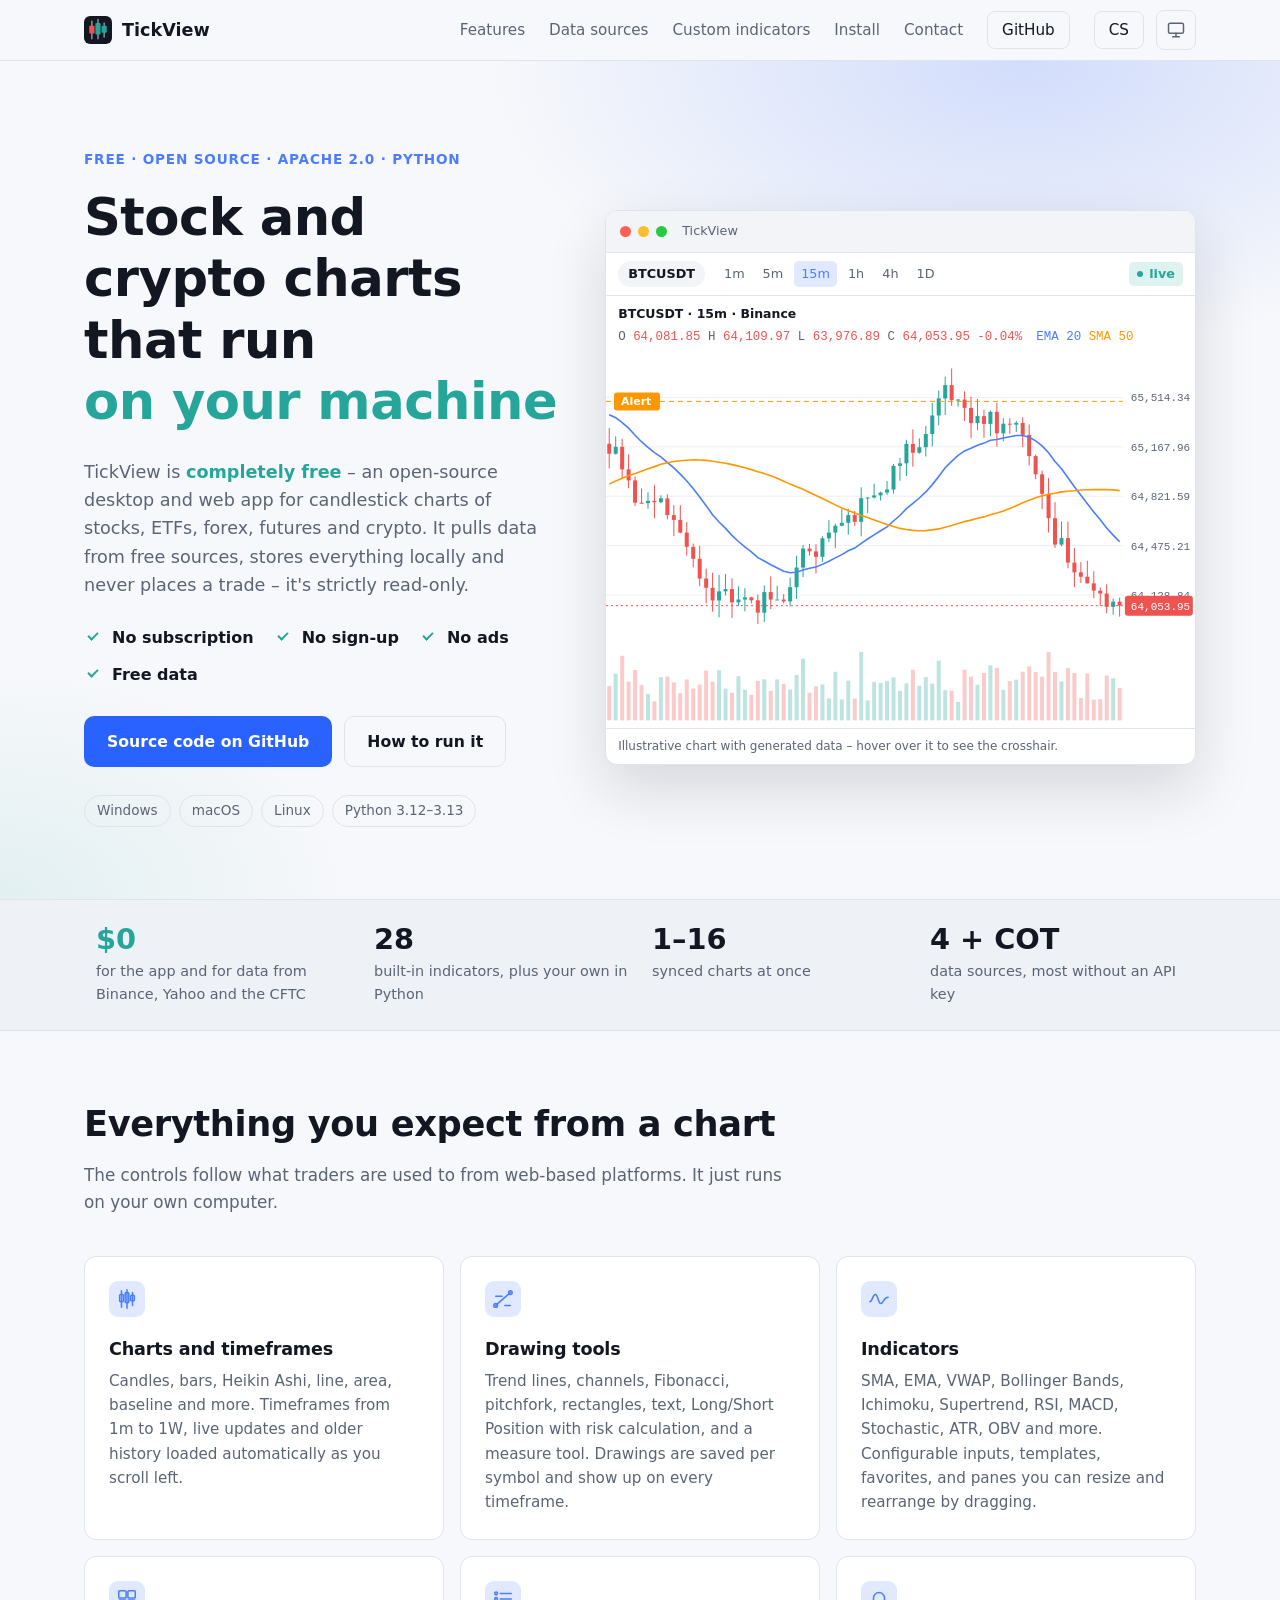
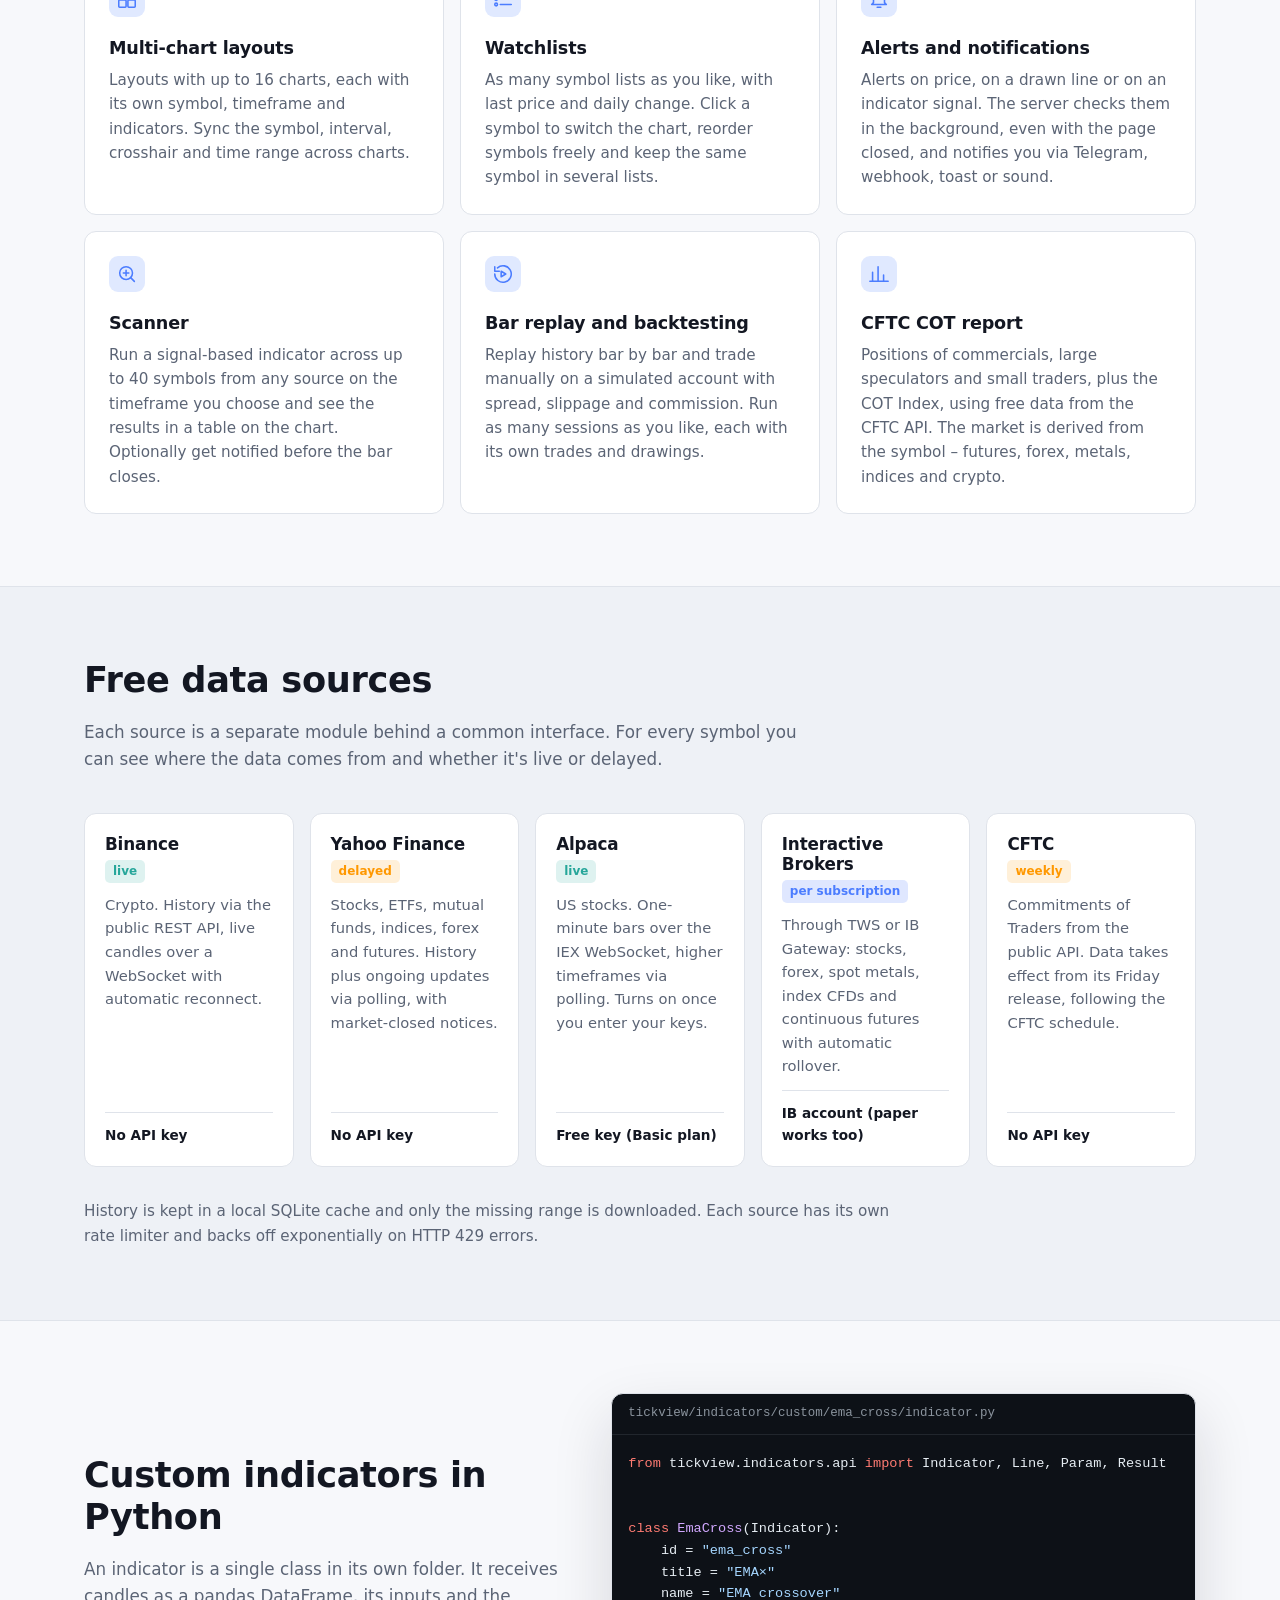
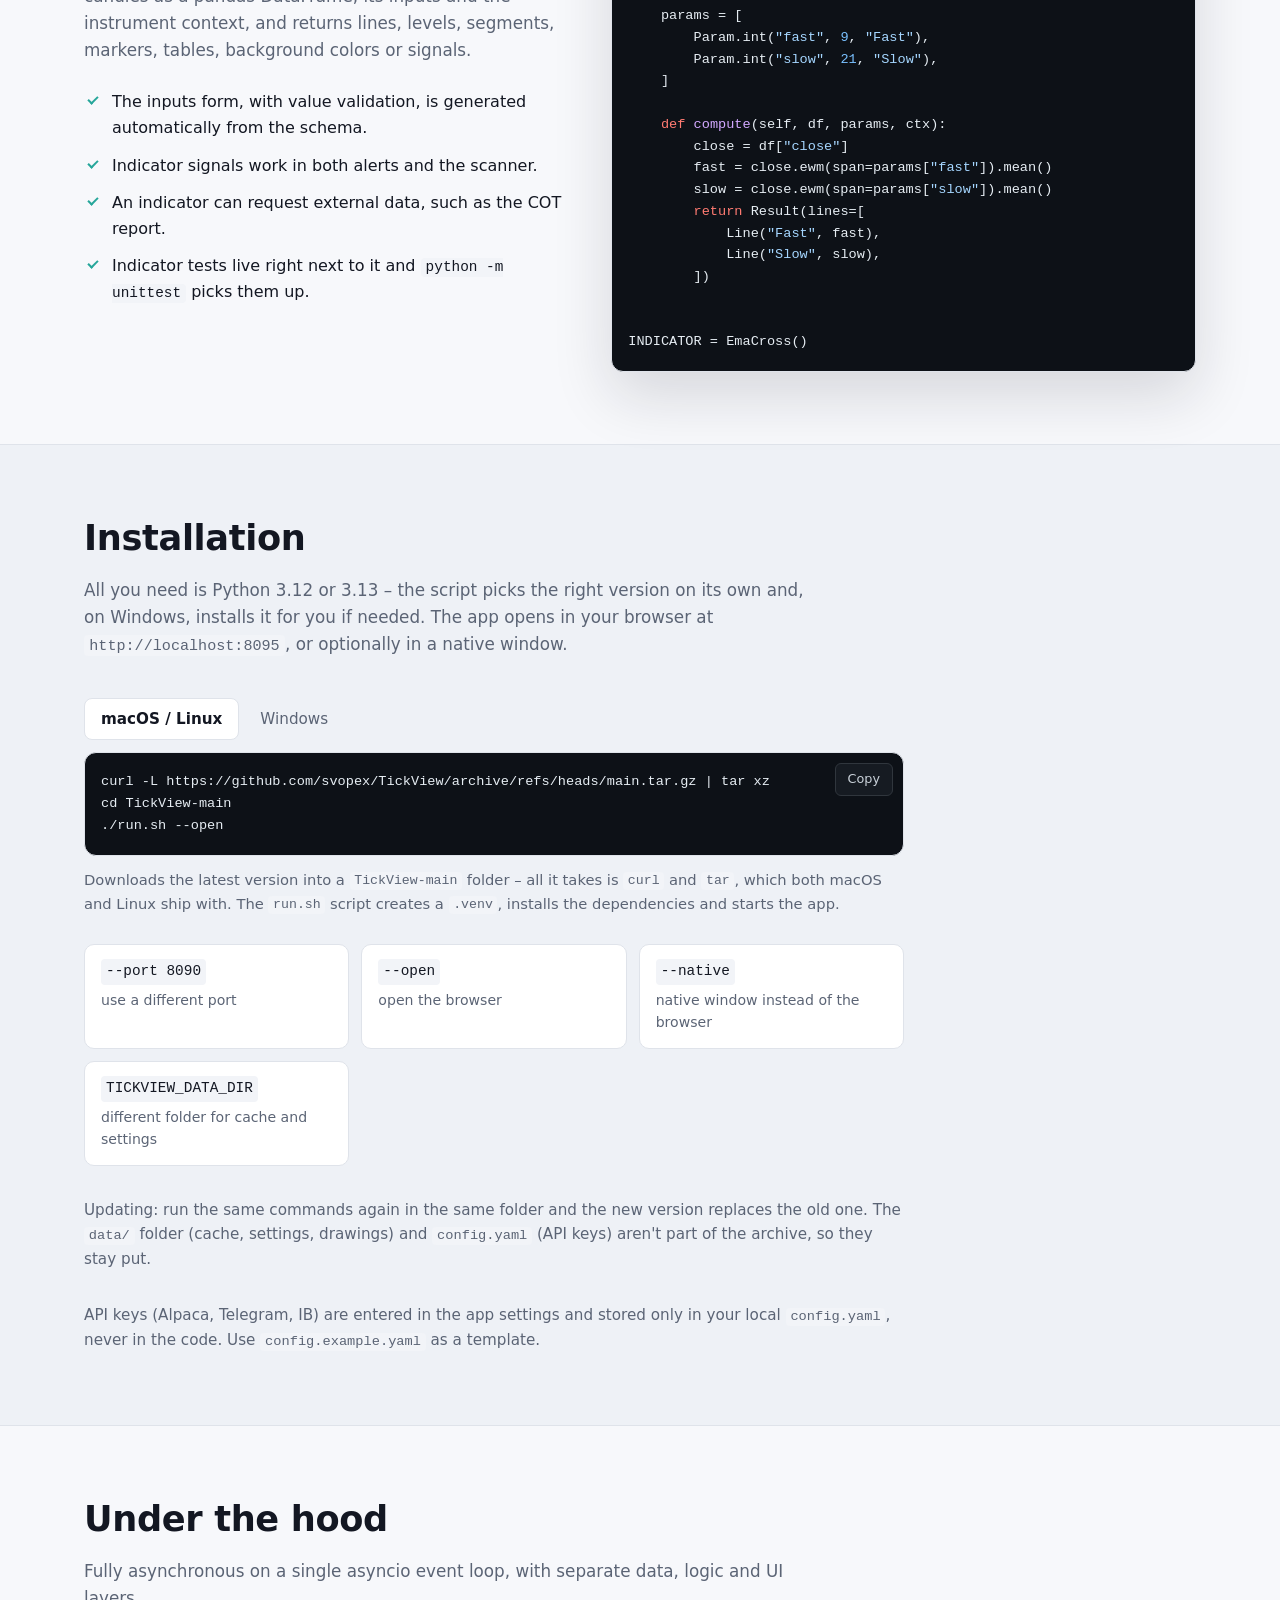
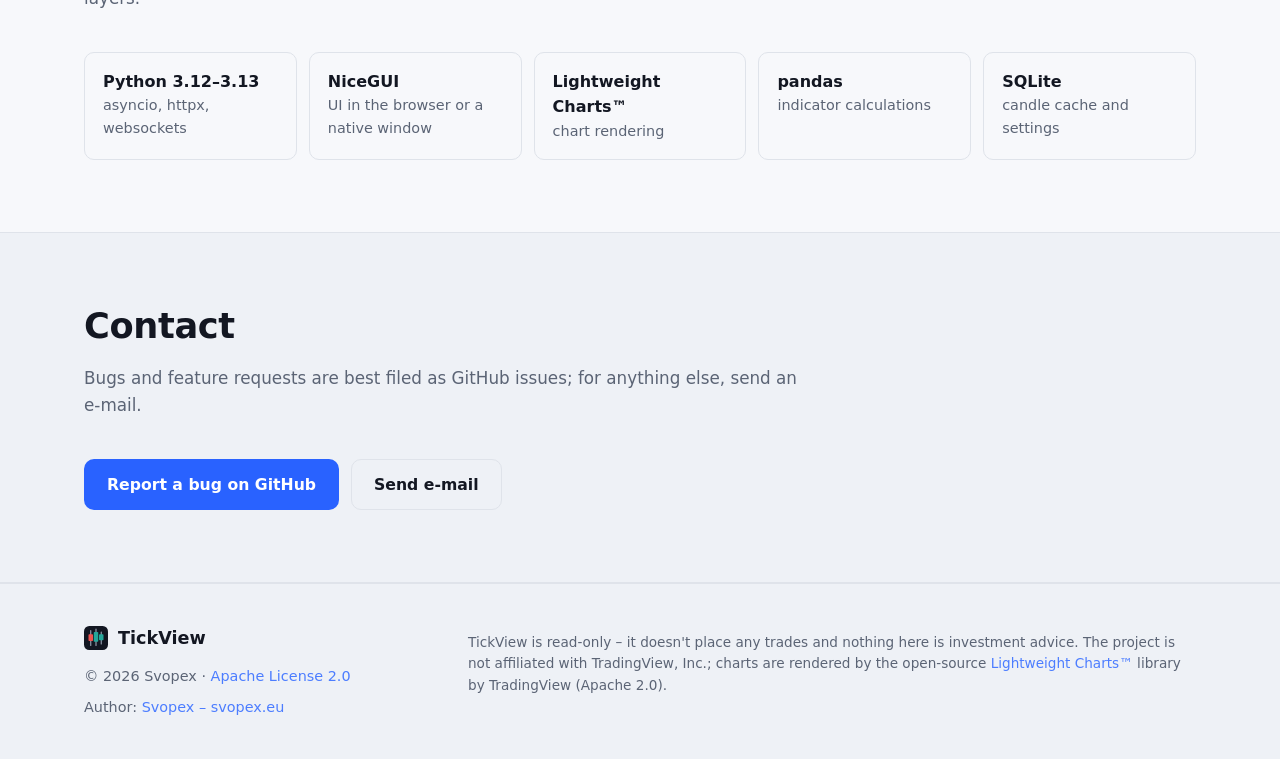
==== en/index.html @ 0d776783 "Přidává angličtinu do aplikace i webu s přepínačem jazyka CS/EN. Texty UI se překládají přes tickvie" ====
<!doctype html>
<html lang="en">
<head>
  <meta charset="utf-8">
  <meta name="viewport" content="width=device-width, initial-scale=1">
  <title>TickView – stock and crypto charts</title>
  <meta name="description" content="TickView is an open-source stock and crypto charting app written in Python. It runs locally on Windows, macOS and Linux, uses free data sources and comes with indicators, drawing tools, alerts, a scanner and bar replay.">
  <meta name="theme-color" content="#0b0e14">
  <meta property="og:type" content="website">
  <meta property="og:title" content="TickView – stock and crypto charts">
  <meta property="og:description" content="Open-source charting app for stocks, forex, futures and crypto. Local, free and read-only.">
  <!-- Jazykové verze pro vyhledávače: čeština (výchozí) a angličtina v en/ -->
  <link rel="canonical" href="https://svopex.github.io/TickView/en/">
  <link rel="alternate" hreflang="cs" href="https://svopex.github.io/TickView/">
  <link rel="alternate" hreflang="en" href="https://svopex.github.io/TickView/en/">
  <link rel="alternate" hreflang="x-default" href="https://svopex.github.io/TickView/">
  <link rel="icon" href="../site/favicon.svg" type="image/svg+xml">
  <!-- ?v= obchází cache prohlížeče (GitHub Pages: max-age 10 min) – při změně souborů v site/ zvýšit v obou HTML -->
  <script src="../site/theme.js?v=7"></script>
  <link rel="stylesheet" href="../site/style.css?v=7">
  <script src="../site/script.js?v=7" defer></script>
</head>
<body>

  <!-- Horní navigace -->
  <header class="site-header">
    <div class="container header-inner">
      <a class="brand" href="#top" aria-label="TickView – back to top">
        <img src="../site/favicon.svg" alt="" width="28" height="28">
        <span>TickView</span>
      </a>
      <button class="nav-toggle" type="button" aria-expanded="false" aria-controls="site-nav" aria-label="Open menu">
        <span></span><span></span><span></span>
      </button>
      <nav id="site-nav" class="site-nav">
        <a href="#features">Features</a>
        <a href="#sources">Data sources</a>
        <a href="#indicators">Custom indicators</a>
        <a href="#install">Install</a>
        <a href="#contact">Contact</a>
        <a class="nav-github" href="https://github.com/svopex/TickView" target="_blank" rel="noopener">GitHub</a>
        <!-- Přepínač jazyka: odkaz na českou verzi -->
        <a class="nav-lang" href="../" hreflang="cs" lang="cs" aria-label="Česká verze" title="Česká verze">CS</a>
      </nav>
      <!-- Přepínač motivu: podle prohlížeče / světlý / tmavý (site/theme.js) -->
      <button class="theme-toggle" type="button" data-mode="auto" aria-label="Theme: system (click to switch)" title="Theme: system (click to switch)">
        <svg class="theme-icon theme-icon-auto" viewBox="0 0 24 24" aria-hidden="true"><rect x="3" y="4" width="18" height="12" rx="2"/><path d="M8 20h8M12 16v4"/></svg>
        <svg class="theme-icon theme-icon-light" viewBox="0 0 24 24" aria-hidden="true"><circle cx="12" cy="12" r="4"/><path d="M12 2v2M12 20v2M4.9 4.9l1.4 1.4M17.7 17.7l1.4 1.4M2 12h2M20 12h2M4.9 19.1l1.4-1.4M17.7 6.3l1.4-1.4"/></svg>
        <svg class="theme-icon theme-icon-dark" viewBox="0 0 24 24" aria-hidden="true"><path d="M20 14.5A8 8 0 1 1 9.5 4a6.5 6.5 0 0 0 10.5 10.5z"/></svg>
      </button>
    </div>
  </header>

  <main id="top">

    <!-- Úvodní sekce s ukázkovým grafem -->
    <section class="hero">
      <div class="container hero-inner">
        <div class="hero-copy">
          <p class="eyebrow">Free · Open source · Apache 2.0 · Python</p>
          <h1>Stock and crypto charts that run <span class="accent">on&nbsp;your&nbsp;machine</span></h1>
          <p class="lead">
            TickView is <strong class="accent">completely free</strong> – an open-source desktop
            and web app for candlestick charts of stocks, ETFs, forex, futures and crypto.
            It pulls data from free sources, stores everything locally and never places
            a trade – it's strictly read-only.
          </p>
          <!-- Zdůraznění, že aplikace nic nestojí -->
          <ul class="check-list free-list" aria-label="What TickView doesn't require">
            <li>No subscription</li>
            <li>No sign-up</li>
            <li>No ads</li>
            <li>Free data</li>
          </ul>
          <div class="hero-actions">
            <a class="btn btn-primary" href="https://github.com/svopex/TickView" target="_blank" rel="noopener">Source code on GitHub</a>
            <a class="btn btn-ghost" href="#install">How to run it</a>
          </div>
          <ul class="pill-list" aria-label="Supported platforms">
            <li>Windows</li>
            <li>macOS</li>
            <li>Linux</li>
            <li>Python 3.12–3.13</li>
          </ul>
        </div>

        <figure class="hero-window">
          <div class="window-bar">
            <span class="dot dot-red"></span><span class="dot dot-yellow"></span><span class="dot dot-green"></span>
            <span class="window-title">TickView</span>
          </div>
          <div class="window-toolbar">
            <span class="symbol-pill">BTCUSDT</span>
            <span class="tf-list"><span class="tf">1m</span><span class="tf">5m</span><span class="tf tf-active">15m</span><span class="tf">1h</span><span class="tf">4h</span><span class="tf">1D</span></span>
            <span class="live-tag">live</span>
          </div>
          <div class="chart-legend">
            <strong>BTCUSDT · 15m · Binance</strong>
            <span class="legend-values" id="legend-values">O <span data-field="open"></span> H <span data-field="high"></span> L <span data-field="low"></span> C <span data-field="close"></span> <span data-field="change"></span></span>
            <span><span class="ma-fast">EMA 20</span> <span class="ma-slow">SMA 50</span></span>
          </div>
          <div class="hero-chart" id="hero-chart"></div>
          <figcaption>Illustrative chart with generated data – hover over it to see the crosshair.</figcaption>
        </figure>
      </div>
    </section>

    <!-- Pás s klíčovými čísly -->
    <section class="stats" aria-label="TickView by the numbers">
      <div class="container stats-grid">
        <div class="stat"><strong class="accent">$0</strong><span>for the app and for data from Binance, Yahoo and the CFTC</span></div>
        <div class="stat"><strong>28</strong><span>built-in indicators, plus your own in Python</span></div>
        <div class="stat"><strong>1–16</strong><span>synced charts at once</span></div>
        <div class="stat"><strong>4 + COT</strong><span>data sources, most without an API key</span></div>
      </div>
    </section>

    <!-- Přehled funkcí -->
    <section id="features" class="section">
      <div class="container">
        <header class="section-head">
          <h2>Everything you expect from a chart</h2>
          <p>The controls follow what traders are used to from web-based platforms. It just runs on your own computer.</p>
        </header>

        <div class="feature-grid">
          <article class="feature">
            <svg class="icon" viewBox="0 0 24 24" aria-hidden="true"><path d="M6 3v18M12 2v20M18 5v14"/><rect x="4" y="7" width="4" height="8" rx="1"/><rect x="10" y="5" width="4" height="11" rx="1"/><rect x="16" y="8" width="4" height="6" rx="1"/></svg>
            <h3>Charts and timeframes</h3>
            <p>Candles, bars, Heikin Ashi, line, area, baseline and more. Timeframes from 1m to 1W, live updates and older history loaded automatically as you scroll left.</p>
          </article>
          <article class="feature">
            <svg class="icon" viewBox="0 0 24 24" aria-hidden="true"><path d="M4 19 20 5"/><circle cx="4" cy="19" r="2"/><circle cx="20" cy="5" r="2"/><path d="M4 9h7M14 19h6"/></svg>
            <h3>Drawing tools</h3>
            <p>Trend lines, channels, Fibonacci, pitchfork, rectangles, text, Long/Short Position with risk calculation, and a measure tool. Drawings are saved per symbol and show up on every timeframe.</p>
          </article>
          <article class="feature">
            <svg class="icon" viewBox="0 0 24 24" aria-hidden="true"><path d="M2 15c3 0 3-8 6-8s3 10 6 10 3-7 8-7"/></svg>
            <h3>Indicators</h3>
            <p>SMA, EMA, VWAP, Bollinger Bands, Ichimoku, Supertrend, RSI, MACD, Stochastic, ATR, OBV and more. Configurable inputs, templates, favorites, and panes you can resize and rearrange by dragging.</p>
          </article>
          <article class="feature">
            <svg class="icon" viewBox="0 0 24 24" aria-hidden="true"><rect x="3" y="3" width="8" height="8" rx="1"/><rect x="13" y="3" width="8" height="8" rx="1"/><rect x="3" y="13" width="8" height="8" rx="1"/><rect x="13" y="13" width="8" height="8" rx="1"/></svg>
            <h3>Multi-chart layouts</h3>
            <p>Layouts with up to 16 charts, each with its own symbol, timeframe and indicators. Sync the symbol, interval, crosshair and time range across charts.</p>
          </article>
          <article class="feature">
            <svg class="icon" viewBox="0 0 24 24" aria-hidden="true"><path d="M9 6h12M9 12h12M9 18h12"/><circle cx="4.5" cy="6" r="1.5"/><circle cx="4.5" cy="12" r="1.5"/><circle cx="4.5" cy="18" r="1.5"/></svg>
            <h3>Watchlists</h3>
            <p>As many symbol lists as you like, with last price and daily change. Click a symbol to switch the chart, reorder symbols freely and keep the same symbol in several lists.</p>
          </article>
          <article class="feature">
            <svg class="icon" viewBox="0 0 24 24" aria-hidden="true"><path d="M6 16v-5a6 6 0 0 1 12 0v5l2 2H4z"/><path d="M10 21h4"/></svg>
            <h3>Alerts and notifications</h3>
            <p>Alerts on price, on a drawn line or on an indicator signal. The server checks them in the background, even with the page closed, and notifies you via Telegram, webhook, toast or sound.</p>
          </article>
          <article class="feature">
            <svg class="icon" viewBox="0 0 24 24" aria-hidden="true"><circle cx="11" cy="11" r="7"/><path d="m20 20-4-4"/><path d="M8 11h6M11 8v6"/></svg>
            <h3>Scanner</h3>
            <p>Run a signal-based indicator across up to 40 symbols from any source on the timeframe you choose and see the results in a table on the chart. Optionally get notified before the bar closes.</p>
          </article>
          <article class="feature">
            <svg class="icon" viewBox="0 0 24 24" aria-hidden="true"><path d="M3 12a9 9 0 1 0 3-6.7"/><path d="M3 4v5h5"/><path d="m10 9 5 3-5 3z"/></svg>
            <h3>Bar replay and backtesting</h3>
            <p>Replay history bar by bar and trade manually on a simulated account with spread, slippage and commission. Run as many sessions as you like, each with its own trades and drawings.</p>
          </article>
          <article class="feature">
            <svg class="icon" viewBox="0 0 24 24" aria-hidden="true"><path d="M5 20V10M11 20V4M17 20v-7M2 20h20"/></svg>
            <h3>CFTC COT report</h3>
            <p>Positions of commercials, large speculators and small traders, plus the COT Index, using free data from the CFTC API. The market is derived from the symbol – futures, forex, metals, indices and crypto.</p>
          </article>
        </div>
      </div>
    </section>

    <!-- Zdroje dat -->
    <section id="sources" class="section section-alt">
      <div class="container">
        <header class="section-head">
          <h2>Free data sources</h2>
          <p>Each source is a separate module behind a common interface. For every symbol you can see where the data comes from and whether it's live or delayed.</p>
        </header>

        <div class="source-grid">
          <article class="source">
            <header><h3>Binance</h3><span class="tag tag-live">live</span></header>
            <p>Crypto. History via the public REST API, live candles over a WebSocket with automatic reconnect.</p>
            <p class="source-meta">No API key</p>
          </article>
          <article class="source">
            <header><h3>Yahoo Finance</h3><span class="tag tag-delay">delayed</span></header>
            <p>Stocks, ETFs, mutual funds, indices, forex and futures. History plus ongoing updates via polling, with market-closed notices.</p>
            <p class="source-meta">No API key</p>
          </article>
          <article class="source">
            <header><h3>Alpaca</h3><span class="tag tag-live">live</span></header>
            <p>US stocks. One-minute bars over the IEX WebSocket, higher timeframes via polling. Turns on once you enter your keys.</p>
            <p class="source-meta">Free key (Basic plan)</p>
          </article>
          <article class="source">
            <header><h3>Interactive Brokers</h3><span class="tag tag-mixed">per subscription</span></header>
            <p>Through TWS or IB Gateway: stocks, forex, spot metals, index CFDs and continuous futures with automatic rollover.</p>
            <p class="source-meta">IB account (paper works too)</p>
          </article>
          <article class="source">
            <header><h3>CFTC</h3><span class="tag tag-delay">weekly</span></header>
            <p>Commitments of Traders from the public API. Data takes effect from its Friday release, following the CFTC schedule.</p>
            <p class="source-meta">No API key</p>
          </article>
        </div>

        <p class="note">
          History is kept in a local SQLite cache and only the missing range is downloaded.
          Each source has its own rate limiter and backs off exponentially on HTTP 429 errors.
        </p>
      </div>
    </section>

    <!-- Vlastní indikátory s ukázkou kódu -->
    <section id="indicators" class="section">
      <div class="container split">
        <div class="split-copy">
          <h2>Custom indicators in Python</h2>
          <p>
            An indicator is a single class in its own folder. It receives candles as a pandas
            DataFrame, its inputs and the instrument context, and returns lines, levels, segments,
            markers, tables, background colors or signals.
          </p>
          <ul class="check-list">
            <li>The inputs form, with value validation, is generated automatically from the schema.</li>
            <li>Indicator signals work in both alerts and the scanner.</li>
            <li>An indicator can request external data, such as the COT report.</li>
            <li>Indicator tests live right next to it and <code>python -m unittest</code> picks them up.</li>
          </ul>
        </div>
        <div class="code-card">
          <div class="code-head">
            <span>tickview/indicators/custom/ema_cross/indicator.py</span>
          </div>
<pre><code><span class="tok-k">from</span> tickview.indicators.api <span class="tok-k">import</span> Indicator, Line, Param, Result


<span class="tok-k">class</span> <span class="tok-f">EmaCross</span>(Indicator):
    id = <span class="tok-s">"ema_cross"</span>
    title = <span class="tok-s">"EMA×"</span>
    name = <span class="tok-s">"EMA crossover"</span>
    params = [
        Param.int(<span class="tok-s">"fast"</span>, <span class="tok-n">9</span>, <span class="tok-s">"Fast"</span>),
        Param.int(<span class="tok-s">"slow"</span>, <span class="tok-n">21</span>, <span class="tok-s">"Slow"</span>),
    ]

    <span class="tok-k">def</span> <span class="tok-f">compute</span>(self, df, params, ctx):
        close = df[<span class="tok-s">"close"</span>]
        fast = close.ewm(span=params[<span class="tok-s">"fast"</span>]).mean()
        slow = close.ewm(span=params[<span class="tok-s">"slow"</span>]).mean()
        <span class="tok-k">return</span> Result(lines=[
            Line(<span class="tok-s">"Fast"</span>, fast),
            Line(<span class="tok-s">"Slow"</span>, slow),
        ])


INDICATOR = EmaCross()</code></pre>
        </div>
      </div>
    </section>

    <!-- Instalace a spuštění -->
    <section id="install" class="section section-alt">
      <div class="container">
        <header class="section-head">
          <h2>Installation</h2>
          <p>All you need is Python 3.12 or 3.13 – the script picks the right version on its own and, on Windows, installs it for you if needed. The app opens in your browser at <code>http://localhost:8095</code>, or optionally in a native window.</p>
        </header>

        <div class="tabs">
          <div class="tab-list" role="tablist" aria-label="Operating system">
            <button class="tab" type="button" role="tab" id="tab-unix" aria-controls="panel-unix" aria-selected="true">macOS / Linux</button>
            <button class="tab" type="button" role="tab" id="tab-windows" aria-controls="panel-windows" aria-selected="false" tabindex="-1">Windows</button>
          </div>

          <!-- macOS / Linux: stažení přes curl + tar (oba jsou v systému, tar zachová spustitelný run.sh) -->
          <div class="tab-panel" role="tabpanel" id="panel-unix" aria-labelledby="tab-unix">
            <div class="terminal">
<pre id="cmd-unix"><code>curl -L https://github.com/svopex/TickView/archive/refs/heads/main.tar.gz | tar xz
cd TickView-main
./run.sh --open</code></pre>
              <button class="copy-btn" type="button" data-copy-target="cmd-unix">Copy</button>
            </div>
            <p class="hint">
              Downloads the latest version into a <code>TickView-main</code> folder – all it takes is <code>curl</code>
              and <code>tar</code>, which both macOS and Linux ship with. The <code>run.sh</code> script creates
              a <code>.venv</code>, installs the dependencies and starts the app.
            </p>
          </div>

          <!-- Windows: curl.exe a tar.exe jsou součástí Windows 10 (1803+) a 11; curl.exe kvůli aliasu curl
               v PowerShellu 5.1, .\ kvůli spuštění skriptu z aktuální složky v PowerShellu;
               --open stejně jako u run.sh, aby byl postup na obou platformách stejný -->
          <div class="tab-panel" role="tabpanel" id="panel-windows" aria-labelledby="tab-windows" hidden>
            <div class="terminal">
<pre id="cmd-windows"><code>curl.exe -L -o TickView.zip https://github.com/svopex/TickView/archive/refs/heads/main.zip
tar -xf TickView.zip
cd TickView-main
.\run-windows.bat --open</code></pre>
              <button class="copy-btn" type="button" data-copy-target="cmd-windows">Copy</button>
            </div>
            <p class="hint">
              Works in both Command Prompt and PowerShell on Windows 10 and 11; <code>curl</code> and <code>tar</code>
              come with the system. The script finds Python (if it's missing, it installs it just for your user,
              no admin rights required), sets up a <code>.venv</code>, installs the dependencies and opens your browser.
            </p>
          </div>
        </div>

        <div class="option-grid">
          <div class="option"><code>--port 8090</code><span>use a different port</span></div>
          <div class="option"><code>--open</code><span>open the browser</span></div>
          <div class="option"><code>--native</code><span>native window instead of the browser</span></div>
          <div class="option"><code>TICKVIEW_DATA_DIR</code><span>different folder for cache and settings</span></div>
        </div>

        <p class="note">
          Updating: run the same commands again in the same folder and the new version replaces the old one.
          The <code>data/</code> folder (cache, settings, drawings) and <code>config.yaml</code> (API keys)
          aren't part of the archive, so they stay put.
        </p>

        <p class="note">
          API keys (Alpaca, Telegram, IB) are entered in the app settings and stored only in your local
          <code>config.yaml</code>, never in the code. Use <code>config.example.yaml</code> as a template.
        </p>
      </div>
    </section>

    <!-- Technologie pod kapotou -->
    <section class="section">
      <div class="container">
        <header class="section-head">
          <h2>Under the hood</h2>
          <p>Fully asynchronous on a single asyncio event loop, with separate data, logic and UI layers.</p>
        </header>
        <ul class="stack-list">
          <li><strong>Python 3.12–3.13</strong><span>asyncio, httpx, websockets</span></li>
          <li><strong>NiceGUI</strong><span>UI in the browser or a native window</span></li>
          <li><strong>Lightweight Charts™</strong><span>chart rendering</span></li>
          <li><strong>pandas</strong><span>indicator calculations</span></li>
          <li><strong>SQLite</strong><span>candle cache and settings</span></li>
        </ul>
      </div>
    </section>

    <!-- Kontakt: e-mail je v data-email obrácený a v base64, aby ho nenašli roboti;
         site/script.js ho složí až po kliknutí a rovnou otevře poštovního klienta.
         Stejný řetězec je v index.html a tickview/ui/about_dialog.py (při změně upravit všude). -->
    <section id="contact" class="section section-alt">
      <div class="container">
        <header class="section-head">
          <h2>Contact</h2>
          <p>Bugs and feature requests are best filed as GitHub issues; for anything else, send an e-mail.</p>
        </header>
        <div class="contact-actions">
          <a class="btn btn-primary" href="https://github.com/svopex/TickView/issues" target="_blank" rel="noopener">Report a bug on GitHub</a>
          <button class="btn btn-ghost email-btn" type="button" data-email="dWUueGVwb3ZzQHdlaXZrY2l0">Send e-mail</button>
        </div>
        <noscript><p class="note">The e-mail button requires JavaScript.</p></noscript>
      </div>
    </section>

  </main>

  <!-- Patička s licencí a upozorněním -->
  <footer class="site-footer">
    <div class="container footer-inner">
      <div>
        <a class="brand" href="#top">
          <img src="../site/favicon.svg" alt="" width="24" height="24">
          <span>TickView</span>
        </a>
        <p>© 2026 Svopex · <a href="https://github.com/svopex/TickView/blob/main/LICENSE" target="_blank" rel="noopener">Apache License 2.0</a></p>
        <p>Author: <a href="https://svopex.eu" target="_blank" rel="noopener">Svopex – svopex.eu</a></p>
      </div>
      <p class="disclaimer">
        TickView is read-only – it doesn't place any trades and nothing here is investment advice.
        The project is not affiliated with TradingView, Inc.; charts are rendered by the open-source
        <a href="https://www.tradingview.com/lightweight-charts/" target="_blank" rel="noopener">Lightweight Charts™</a> library by TradingView (Apache 2.0).
      </p>
    </div>
  </footer>

</body>
</html>
---- site/style.css ----
/* Styly prezentačního webu TickView (GitHub Pages). */

/* Barevné tokeny – každá barva jednou jako light-dark(světlá, tmavá).
   Bez ruční volby platí motiv prohlížeče (color-scheme: light dark),
   přepínač v hlavičce nastaví data-theme (site/theme.js). */
:root {
  color-scheme: light dark;
  --bg: light-dark(#f7f8fb, #0b0e14);
  --bg-alt: light-dark(#eef1f6, #0f131b);
  --surface: light-dark(#ffffff, #131722);
  --surface-2: light-dark(#f2f4f8, #1a1f2c);
  --border: light-dark(#dfe3ea, #242a38);
  --text: light-dark(#131722, #e6e9ef);
  --muted: light-dark(#5b6475, #9aa3b5);
  --grid: light-dark(rgba(19, 23, 34, 0.07), rgba(154, 163, 181, 0.09));
  --crosshair: light-dark(rgba(19, 23, 34, 0.45), rgba(154, 163, 181, 0.55));
  --shadow: 0 24px 60px light-dark(rgba(19, 23, 34, 0.14), rgba(0, 0, 0, 0.45));
  --accent: #2962ff;
  --accent-hover: #4c7dff;
  --up: #26a69a;
  --down: #ef5350;
  --orange: #ff9800;
  --code-bg: #0d1117;
  --radius: 12px;
  --font: system-ui, -apple-system, "Segoe UI", Roboto, "Helvetica Neue", Arial, sans-serif;
  --mono: ui-monospace, "SF Mono", Menlo, Consolas, "Liberation Mono", monospace;
}

:root[data-theme="light"] {
  color-scheme: light;
}

:root[data-theme="dark"] {
  color-scheme: dark;
}

/* Základ */
*,
*::before,
*::after {
  box-sizing: border-box;
}

html {
  scroll-behavior: smooth;
  scroll-padding-top: 72px;
}

@media (prefers-reduced-motion: reduce) {
  html {
    scroll-behavior: auto;
  }
}

body {
  margin: 0;
  background: var(--bg);
  color: var(--text);
  font-family: var(--font);
  font-size: 16px;
  line-height: 1.6;
  -webkit-font-smoothing: antialiased;
}

a {
  color: var(--accent-hover);
  text-decoration: none;
}

a:hover {
  text-decoration: underline;
}

code {
  font-family: var(--mono);
  font-size: 0.9em;
  padding: 0.1em 0.35em;
  border-radius: 4px;
  background: var(--surface-2);
}

h1,
h2,
h3 {
  line-height: 1.2;
  margin: 0 0 0.5em;
  letter-spacing: -0.01em;
}

.container {
  width: 100%;
  max-width: 1160px;
  margin: 0 auto;
  padding: 0 16px;
}

@media (min-width: 640px) {
  .container {
    padding: 0 24px;
  }
}

/* Hlavička a navigace */
.site-header {
  position: sticky;
  top: 0;
  z-index: 10;
  background: color-mix(in srgb, var(--bg) 85%, transparent);
  backdrop-filter: blur(10px);
  border-bottom: 1px solid var(--border);
}

.header-inner {
  display: flex;
  align-items: center;
  gap: 12px;
  height: 60px;
}

/* Logo vlevo, navigace a tlačítka se odsunou doprava */
.header-inner > .brand {
  margin-right: auto;
}

/* Přepínač motivu – zobrazí se jen ikona aktuálního režimu */
.theme-toggle {
  display: inline-flex;
  align-items: center;
  justify-content: center;
  width: 40px;
  height: 40px;
  padding: 0;
  border: 1px solid var(--border);
  border-radius: 8px;
  background: transparent;
  color: var(--muted);
  cursor: pointer;
}

.theme-toggle:hover {
  color: var(--text);
  border-color: var(--muted);
}

.theme-icon {
  display: none;
  width: 20px;
  height: 20px;
  fill: none;
  stroke: currentColor;
  stroke-width: 1.8;
  stroke-linecap: round;
  stroke-linejoin: round;
}

.theme-toggle[data-mode="auto"] .theme-icon-auto,
.theme-toggle[data-mode="light"] .theme-icon-light,
.theme-toggle[data-mode="dark"] .theme-icon-dark {
  display: block;
}

.brand {
  display: inline-flex;
  align-items: center;
  gap: 10px;
  color: var(--text);
  font-weight: 700;
  font-size: 1.1rem;
}

.brand:hover {
  text-decoration: none;
}

.site-nav {
  display: flex;
  align-items: center;
  gap: 24px;
}

/* Odkazy v navigaci se nezalamují (víceslovné položky jako „Data sources“) */
.site-nav a {
  color: var(--muted);
  font-size: 0.95rem;
  white-space: nowrap;
}

.site-nav a:hover {
  color: var(--text);
  text-decoration: none;
}

/* GitHub a přepínač jazyka (CS/EN) jako orámovaná tlačítka */
.site-nav .nav-github,
.site-nav .nav-lang {
  color: var(--text);
  padding: 6px 14px;
  border: 1px solid var(--border);
  border-radius: 8px;
}

.nav-toggle {
  display: none;
  width: 40px;
  height: 40px;
  padding: 10px 8px;
  border: 1px solid var(--border);
  border-radius: 8px;
  background: transparent;
  cursor: pointer;
}

.nav-toggle span {
  display: block;
  height: 2px;
  margin: 4px 0;
  background: var(--text);
  border-radius: 1px;
}

/* Mobilní navigace – rozbalovací menu pod hlavičkou; hranice 960px, protože
   pod ní se odkazy, GitHub, přepínač jazyka a motivu do jednoho řádku nevejdou */
@media (max-width: 960px) {
  /* Hamburger až za přepínačem motivu, úplně vpravo */
  .nav-toggle {
    display: block;
    order: 2;
  }

  .site-nav {
    display: none;
    position: absolute;
    top: 60px;
    left: 0;
    right: 0;
    flex-direction: column;
    align-items: stretch;
    gap: 0;
    padding: 8px 16px 16px;
    background: var(--bg);
    border-bottom: 1px solid var(--border);
  }

  .site-nav.is-open {
    display: flex;
  }

  .site-nav a {
    padding: 10px 0;
  }

  .site-nav .nav-github,
  .site-nav .nav-lang {
    margin-top: 8px;
    text-align: center;
  }
}

/* Úvodní sekce */
.hero {
  padding: 64px 0 48px;
  background:
    radial-gradient(ellipse 60% 50% at 80% 0%, color-mix(in srgb, var(--accent) 18%, transparent), transparent 70%),
    radial-gradient(ellipse 40% 40% at 0% 100%, color-mix(in srgb, var(--up) 10%, transparent), transparent 70%);
}

.hero-inner {
  display: grid;
  grid-template-columns: 1fr;
  gap: 48px;
  align-items: center;
}

@media (min-width: 980px) {
  .hero {
    padding: 88px 0 72px;
  }

  .hero-inner {
    grid-template-columns: 5fr 7fr;
  }
}

.eyebrow {
  margin: 0 0 16px;
  color: var(--accent-hover);
  font-size: 0.85rem;
  font-weight: 600;
  letter-spacing: 0.06em;
  text-transform: uppercase;
}

.hero h1 {
  font-size: clamp(2rem, 5vw, 3.2rem);
  font-weight: 800;
}

.accent {
  color: var(--up);
}

.lead {
  margin: 0 0 20px;
  color: var(--muted);
  font-size: 1.1rem;
}

/* Řada „Bez předplatného / registrace / reklam“ – fajfky z .check-list, položky vedle sebe
   (dvojitý selektor, aby okraj nepřebilo pozdější .check-list { margin: 0 }) */
.check-list.free-list {
  display: flex;
  flex-wrap: wrap;
  column-gap: 20px;
  margin-bottom: 22px;
  font-weight: 600;
}

.hero-actions {
  display: flex;
  flex-wrap: wrap;
  gap: 12px;
  margin-bottom: 28px;
}

/* Základ tlačítek pro odkazy i <button>: průhledný rámeček a žádné pozadí
   (u <button> ruší výchozí vzhled prohlížeče, výška je stejná pro všechny
   varianty); .btn-primary / .btn-ghost níže pozadí i rámeček přepíšou */
.btn {
  display: inline-flex;
  align-items: center;
  justify-content: center;
  padding: 12px 22px;
  border: 1px solid transparent;
  border-radius: 10px;
  background: none;
  font-family: inherit;
  font-weight: 600;
  font-size: 0.98rem;
  cursor: pointer;
  transition: background-color 0.15s, border-color 0.15s;
}

.btn:hover {
  text-decoration: none;
}

.btn-primary {
  background: var(--accent);
  color: #fff;
}

.btn-primary:hover {
  background: var(--accent-hover);
}

.btn-ghost {
  border: 1px solid var(--border);
  color: var(--text);
}

.btn-ghost:hover {
  border-color: var(--muted);
}

/* Kontakt: odkaz na issues a tlačítko pro e-mail vedle sebe */
.contact-actions {
  display: flex;
  flex-wrap: wrap;
  gap: 12px;
}

.pill-list {
  display: flex;
  flex-wrap: wrap;
  gap: 8px;
  margin: 0;
  padding: 0;
  list-style: none;
}

.pill-list li {
  padding: 4px 12px;
  border: 1px solid var(--border);
  border-radius: 999px;
  color: var(--muted);
  font-size: 0.85rem;
}

/* Okno s ukázkovým grafem */
.hero-window {
  margin: 0;
  min-width: 0;
  background: var(--surface);
  border: 1px solid var(--border);
  border-radius: var(--radius);
  box-shadow: var(--shadow);
  overflow: hidden;
}

.window-bar {
  display: flex;
  align-items: center;
  gap: 7px;
  padding: 10px 14px;
  border-bottom: 1px solid var(--border);
  background: var(--surface-2);
}

.dot {
  width: 11px;
  height: 11px;
  border-radius: 50%;
}

.dot-red { background: #ff5f57; }
.dot-yellow { background: #febc2e; }
.dot-green { background: #28c840; }

.window-title {
  margin-left: 8px;
  color: var(--muted);
  font-size: 0.8rem;
}

.window-toolbar {
  display: flex;
  align-items: center;
  gap: 4px;
  padding: 8px 12px;
  border-bottom: 1px solid var(--border);
  font-size: 0.8rem;
  overflow: hidden;
  white-space: nowrap;
}

.symbol-pill {
  flex-shrink: 0;
  margin-right: 8px;
  padding: 3px 10px;
  border-radius: 999px;
  background: var(--surface-2);
  font-weight: 700;
}

.tf {
  padding: 3px 7px;
  border-radius: 5px;
  color: var(--muted);
}

.tf-active {
  color: var(--accent-hover);
  background: color-mix(in srgb, var(--accent) 14%, transparent);
}

.tf-list {
  display: flex;
  gap: 4px;
  min-width: 0;
  overflow: hidden;
}

.live-tag {
  flex-shrink: 0;
  margin-left: auto;
  padding: 2px 8px;
  border-radius: 5px;
  background: color-mix(in srgb, var(--up) 15%, transparent);
  color: var(--up);
  font-weight: 600;
}

.live-tag::before {
  content: "";
  display: inline-block;
  width: 6px;
  height: 6px;
  margin-right: 6px;
  border-radius: 50%;
  background: var(--up);
  vertical-align: middle;
  animation: pulse 1.6s ease-in-out infinite;
}

@keyframes pulse {
  50% { opacity: 0.3; }
}

@media (prefers-reduced-motion: reduce) {
  .live-tag::before {
    animation: none;
  }
}

.chart-legend {
  display: flex;
  flex-wrap: wrap;
  gap: 4px 14px;
  padding: 8px 12px 0;
  font-size: 0.78rem;
  font-family: var(--mono);
  color: var(--muted);
}

.chart-legend strong {
  font-family: var(--font);
  color: var(--text);
}

.legend-values.is-up span { color: var(--up); }
.legend-values.is-down span { color: var(--down); }
.ma-fast { color: var(--accent-hover); }
.ma-slow { color: var(--orange); }

.hero-chart {
  height: 320px;
  cursor: crosshair;
}

@media (min-width: 640px) {
  .hero-chart {
    height: 380px;
  }
}

.hero-chart svg {
  display: block;
  font: 11px var(--mono);
  width: 100%;
  height: 100%;
}

.hero-window figcaption {
  padding: 8px 12px;
  border-top: 1px solid var(--border);
  color: var(--muted);
  font-size: 0.75rem;
}

/* Prvky SVG grafu (generuje site/script.js) */
.grid-line { stroke: var(--grid); }
.wick-up { stroke: var(--up); }
.wick-down { stroke: var(--down); }
.body-up { fill: var(--up); }
.body-down { fill: var(--down); }
.vol-up { fill: var(--up); opacity: 0.3; }
.vol-down { fill: var(--down); opacity: 0.3; }
.ma-line { fill: none; stroke-width: 1.6; }
.ma-line-fast { stroke: var(--accent-hover); }
.ma-line-slow { stroke: var(--orange); }
.axis-label { fill: var(--muted); }
.alert-line { stroke: var(--orange); stroke-dasharray: 5 4; }
.alert-tag { fill: var(--orange); }
.alert-text { fill: #fff; font-family: var(--font); font-weight: 600; }
.last-line { stroke-dasharray: 2 3; }
.last-up .last-line { stroke: var(--up); }
.last-down .last-line { stroke: var(--down); }
.last-up .last-tag { fill: var(--up); }
.last-down .last-tag { fill: var(--down); }
.last-text { fill: #fff; }
.crosshair-line { stroke: var(--crosshair); stroke-dasharray: 4 4; }
.crosshair-tag { fill: var(--surface-2); stroke: var(--border); }
.crosshair-text { fill: var(--text); }

/* Pás s čísly */
.stats {
  border-top: 1px solid var(--border);
  border-bottom: 1px solid var(--border);
  background: var(--bg-alt);
}

.stats-grid {
  display: grid;
  grid-template-columns: repeat(2, 1fr);
}

@media (min-width: 860px) {
  .stats-grid {
    grid-template-columns: repeat(4, 1fr);
  }
}

.stat {
  display: flex;
  flex-direction: column;
  gap: 4px;
  padding: 24px 12px;
}

.stat strong {
  font-size: 1.8rem;
  font-weight: 800;
  line-height: 1.1;
}

.stat span {
  color: var(--muted);
  font-size: 0.9rem;
}

/* Obecné sekce */
.section {
  padding: 72px 0;
}

.section-alt {
  background: var(--bg-alt);
  border-top: 1px solid var(--border);
  border-bottom: 1px solid var(--border);
}

.section-head {
  max-width: 720px;
  margin-bottom: 40px;
}

.section-head h2,
.split-copy h2 {
  font-size: clamp(1.6rem, 3.5vw, 2.2rem);
  font-weight: 800;
}

.section-head p,
.split-copy p {
  margin: 0;
  color: var(--muted);
  font-size: 1.05rem;
}

.note {
  max-width: 820px;
  margin: 32px 0 0;
  color: var(--muted);
  font-size: 0.95rem;
}

/* Karty funkcí */
.feature-grid {
  display: grid;
  grid-template-columns: repeat(auto-fill, minmax(280px, 1fr));
  gap: 16px;
}

.feature {
  padding: 24px;
  background: var(--surface);
  border: 1px solid var(--border);
  border-radius: var(--radius);
  transition: border-color 0.15s, transform 0.15s;
}

.feature:hover {
  border-color: color-mix(in srgb, var(--accent) 60%, var(--border));
  transform: translateY(-2px);
}

@media (prefers-reduced-motion: reduce) {
  .feature:hover {
    transform: none;
  }
}

.feature h3 {
  font-size: 1.1rem;
}

.feature p {
  margin: 0;
  color: var(--muted);
  font-size: 0.95rem;
}

.icon {
  width: 36px;
  height: 36px;
  margin-bottom: 14px;
  padding: 7px;
  border-radius: 9px;
  background: color-mix(in srgb, var(--accent) 14%, transparent);
  fill: none;
  stroke: var(--accent-hover);
  stroke-width: 1.7;
  stroke-linecap: round;
  stroke-linejoin: round;
}

/* Karty zdrojů dat */
.source-grid {
  display: grid;
  grid-template-columns: repeat(auto-fill, minmax(200px, 1fr));
  gap: 16px;
}

.source {
  display: flex;
  flex-direction: column;
  padding: 20px;
  background: var(--surface);
  border: 1px solid var(--border);
  border-radius: var(--radius);
}

/* Štítek pod názvem zdroje – vedle dlouhého názvu by se nevešel */
.source header {
  display: flex;
  flex-direction: column;
  align-items: flex-start;
  gap: 6px;
  margin-bottom: 10px;
}

.source h3 {
  margin: 0;
  font-size: 1.05rem;
}

.source p {
  margin: 0 0 12px;
  color: var(--muted);
  font-size: 0.92rem;
}

.source .source-meta {
  margin: auto 0 0;
  padding-top: 12px;
  border-top: 1px solid var(--border);
  color: var(--text);
  font-size: 0.85rem;
  font-weight: 600;
}

.tag {
  padding: 2px 8px;
  border-radius: 5px;
  font-size: 0.75rem;
  font-weight: 600;
  white-space: nowrap;
}

.tag-live { background: color-mix(in srgb, var(--up) 15%, transparent); color: var(--up); }
.tag-delay { background: color-mix(in srgb, var(--orange) 15%, transparent); color: var(--orange); }
.tag-mixed { background: color-mix(in srgb, var(--accent) 15%, transparent); color: var(--accent-hover); }

/* Dvousloupcová sekce s ukázkou kódu */
.split {
  display: grid;
  grid-template-columns: 1fr;
  gap: 40px;
  align-items: center;
}

@media (min-width: 980px) {
  .split {
    grid-template-columns: 5fr 6fr;
  }
}

.split-copy p {
  margin-bottom: 20px;
}

.check-list {
  margin: 0;
  padding: 0;
  list-style: none;
}

.check-list li {
  position: relative;
  padding: 6px 0 6px 28px;
}

.check-list li::before {
  content: "";
  position: absolute;
  left: 4px;
  top: 13px;
  width: 10px;
  height: 6px;
  border-left: 2px solid var(--up);
  border-bottom: 2px solid var(--up);
  transform: rotate(-45deg);
}

.code-card {
  min-width: 0;
  background: var(--code-bg);
  border: 1px solid var(--border);
  border-radius: var(--radius);
  box-shadow: var(--shadow);
  overflow: hidden;
}

.code-head {
  padding: 10px 16px;
  border-bottom: 1px solid #21262d;
  color: #8b949e;
  font-family: var(--mono);
  font-size: 0.78rem;
  overflow: hidden;
  text-overflow: ellipsis;
  white-space: nowrap;
}

.code-card pre,
.terminal pre {
  margin: 0;
  padding: 18px 16px;
  overflow-x: auto;
  color: #e6edf3;
  font-family: var(--mono);
  font-size: 0.85rem;
  line-height: 1.6;
}

.code-card code,
.terminal code {
  padding: 0;
  background: none;
  font-size: inherit;
}

/* Zvýraznění syntaxe v ukázce kódu */
.tok-k { color: #ff7b72; }
.tok-s { color: #a5d6ff; }
.tok-f { color: #d2a8ff; }
.tok-n { color: #79c0ff; }

/* Záložky instalace */
.tabs {
  max-width: 820px;
}

.tab-list {
  display: flex;
  gap: 4px;
  margin-bottom: 12px;
}

.tab {
  padding: 8px 16px;
  border: 1px solid transparent;
  border-radius: 8px;
  background: transparent;
  color: var(--muted);
  font: inherit;
  font-size: 0.95rem;
  cursor: pointer;
}

.tab:hover {
  color: var(--text);
}

.tab[aria-selected="true"] {
  border-color: var(--border);
  background: var(--surface);
  color: var(--text);
  font-weight: 600;
}

:focus-visible {
  outline: 2px solid var(--accent-hover);
  outline-offset: 2px;
}

/* Blok příkazu: text se posouvá vodorovně ve vlastním sloupci, tlačítko
   „Kopírovat“ má sloupec vpravo, takže dlouhý řádek pod něj nezajede */
.terminal {
  display: flex;
  align-items: flex-start;
  background: var(--code-bg);
  border: 1px solid var(--border);
  border-radius: var(--radius);
}

.terminal pre {
  flex: 1;
  min-width: 0;
}

.copy-btn {
  flex-shrink: 0;
  margin: 10px 10px 0 0;
  padding: 5px 12px;
  border: 1px solid #30363d;
  border-radius: 6px;
  background: #161b22;
  color: #c9d1d9;
  font: inherit;
  font-size: 0.8rem;
  cursor: pointer;
}

.copy-btn:hover {
  border-color: #8b949e;
}

.copy-btn.is-copied {
  border-color: var(--up);
  color: var(--up);
}

.hint {
  margin: 12px 0 0;
  color: var(--muted);
  font-size: 0.92rem;
}

.option-grid {
  display: grid;
  grid-template-columns: repeat(auto-fill, minmax(220px, 1fr));
  gap: 12px;
  max-width: 820px;
  margin-top: 28px;
}

.option {
  display: flex;
  flex-direction: column;
  gap: 4px;
  padding: 14px 16px;
  background: var(--surface);
  border: 1px solid var(--border);
  border-radius: 10px;
}

.option > code {
  align-self: flex-start;
}

.option span {
  color: var(--muted);
  font-size: 0.88rem;
}

/* Seznam technologií */
.stack-list {
  display: grid;
  grid-template-columns: repeat(auto-fill, minmax(200px, 1fr));
  gap: 12px;
  margin: 0;
  padding: 0;
  list-style: none;
}

.stack-list li {
  display: flex;
  flex-direction: column;
  padding: 16px 18px;
  border: 1px solid var(--border);
  border-radius: 10px;
}

.stack-list span {
  color: var(--muted);
  font-size: 0.9rem;
}

/* Patička */
.site-footer {
  padding: 40px 0;
  border-top: 1px solid var(--border);
  background: var(--bg-alt);
  font-size: 0.9rem;
}

.footer-inner {
  display: grid;
  grid-template-columns: 1fr;
  gap: 20px;
}

@media (min-width: 860px) {
  .footer-inner {
    grid-template-columns: 1fr 2fr;
    align-items: start;
  }
}

.site-footer p {
  margin: 8px 0 0;
  color: var(--muted);
}

.disclaimer {
  font-size: 0.85rem;
}
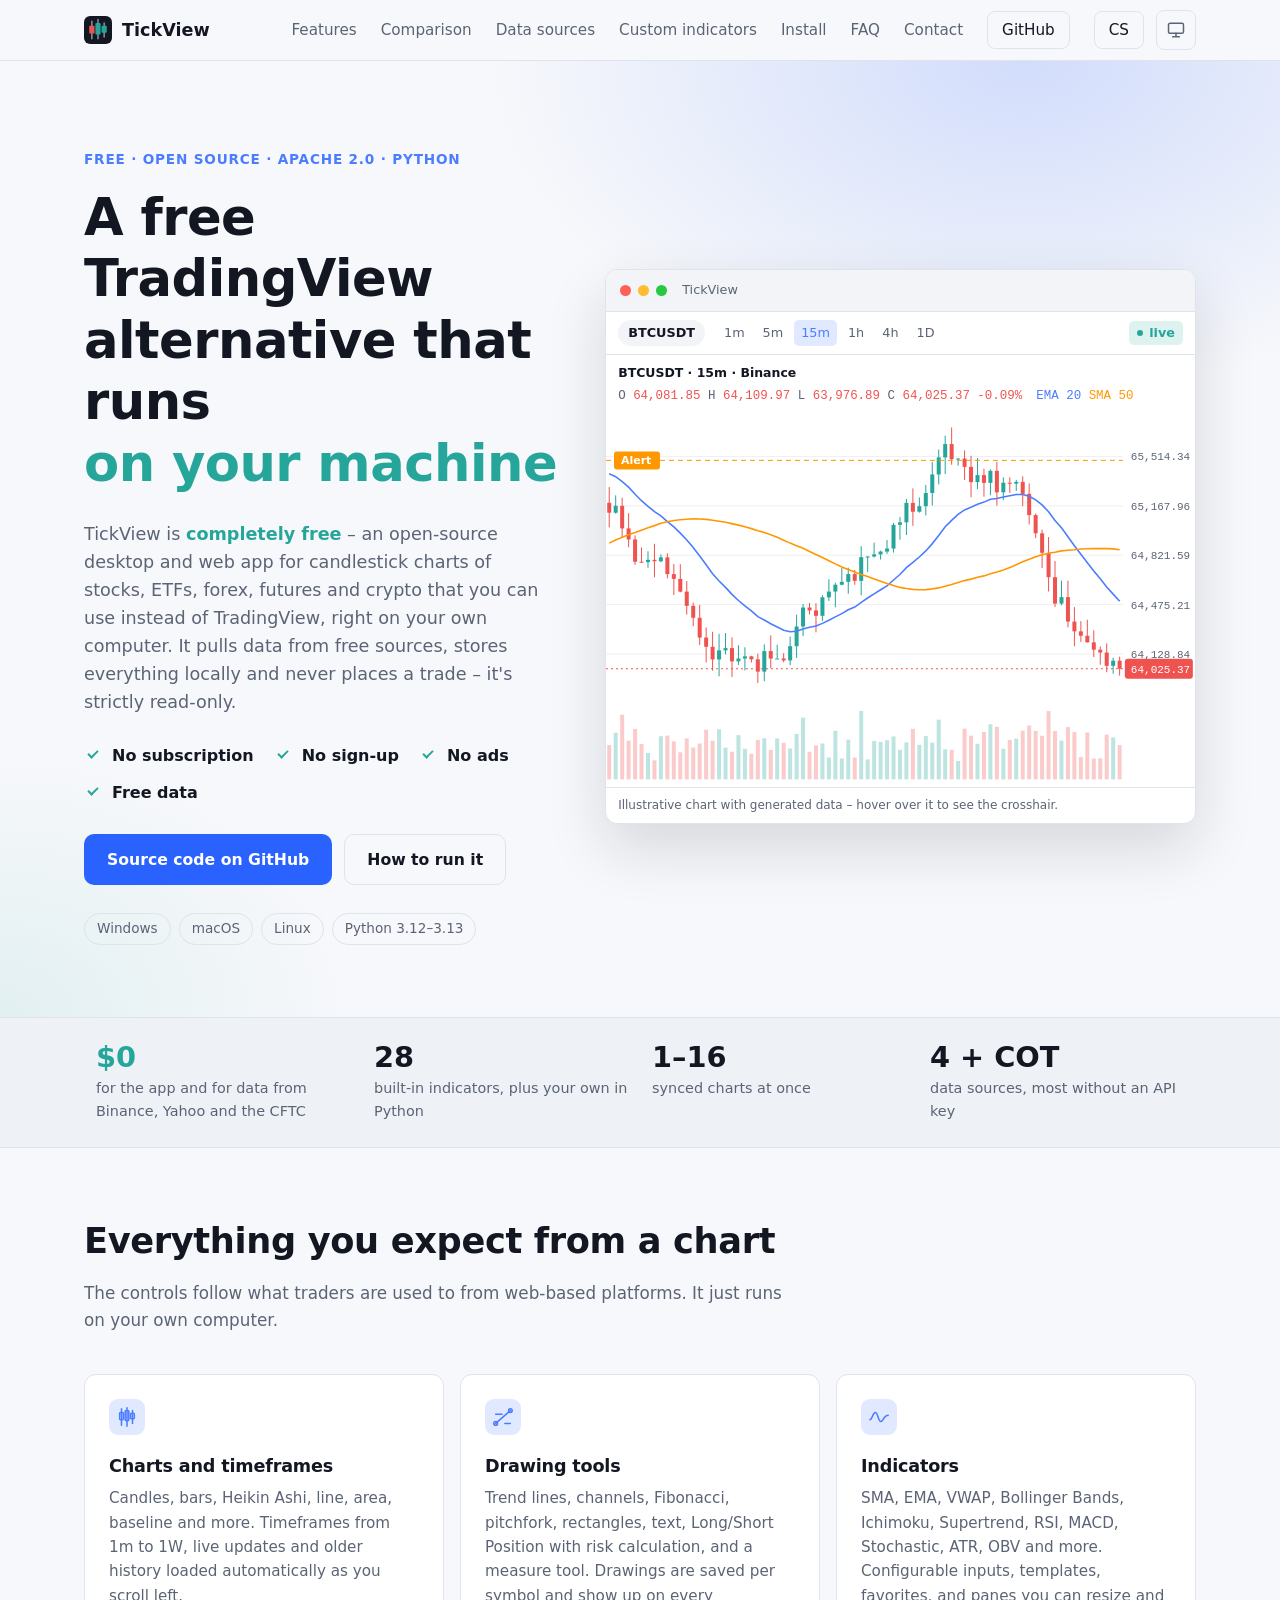
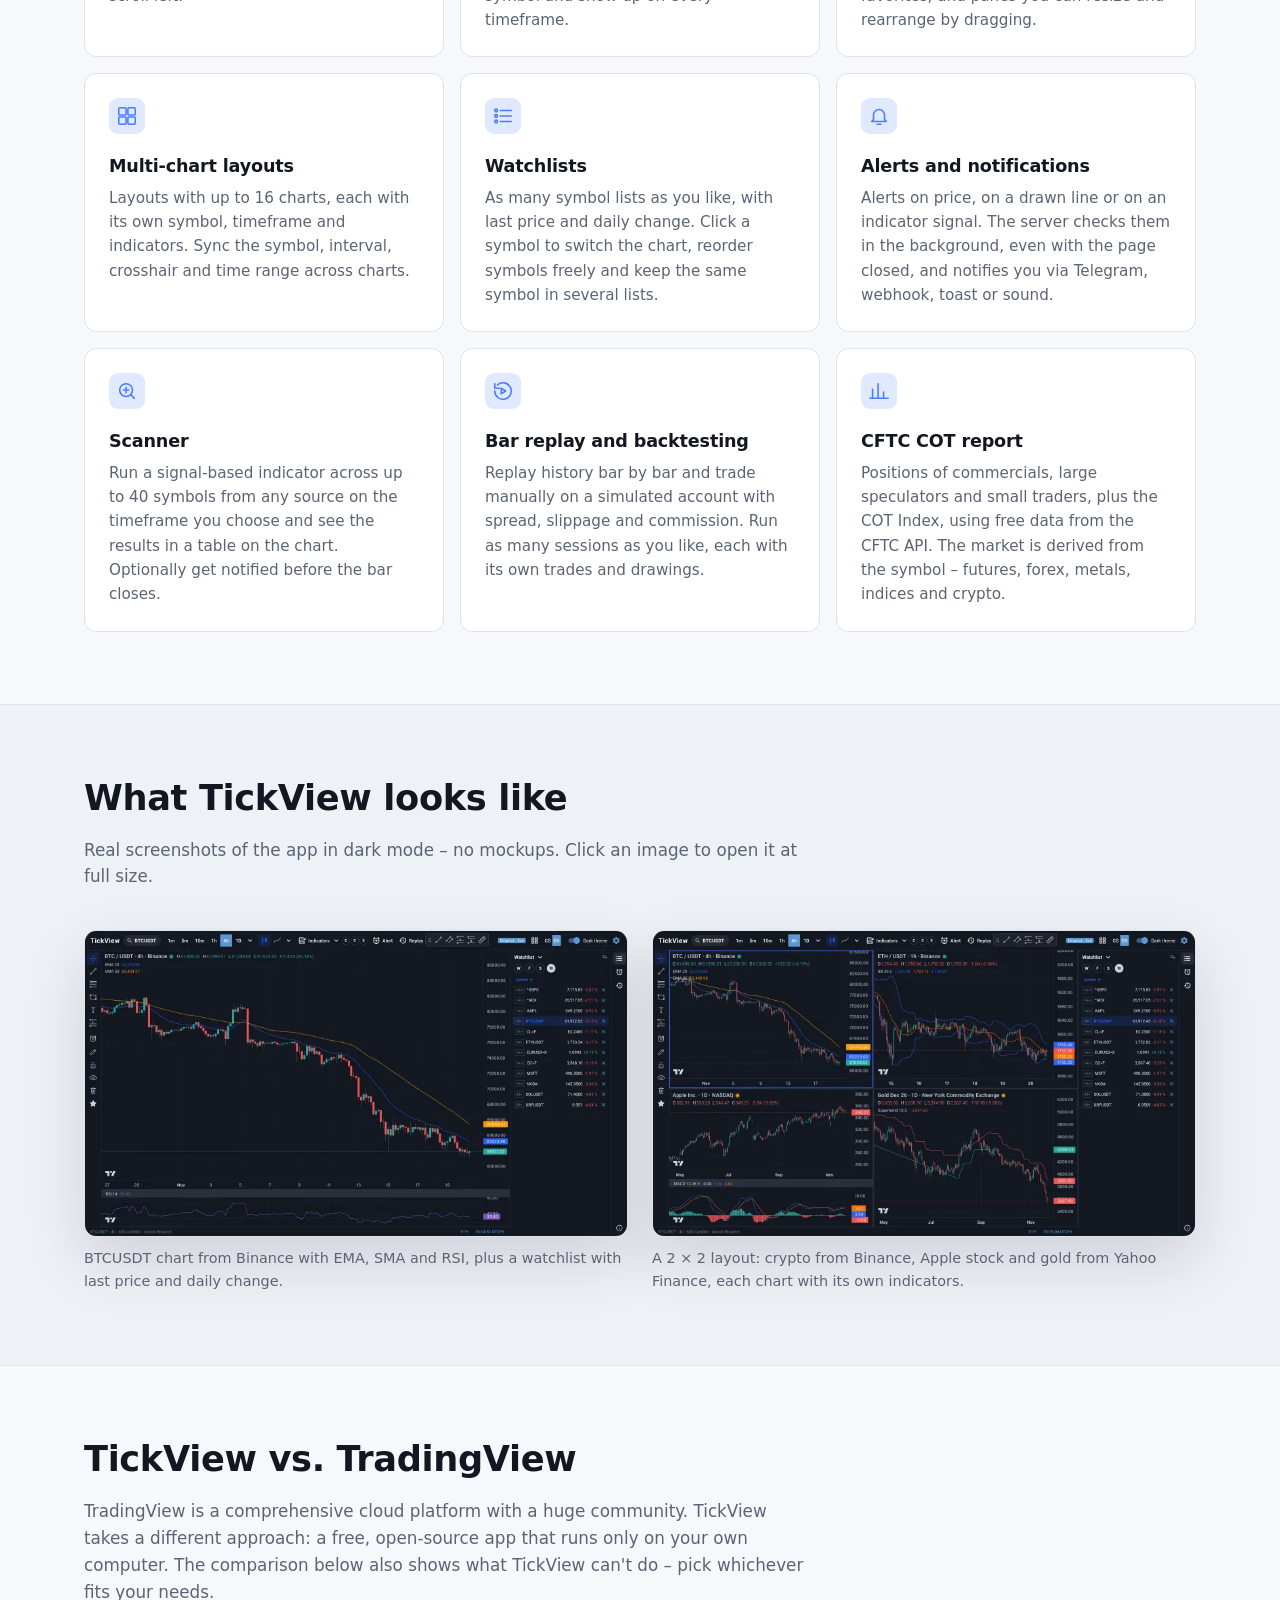
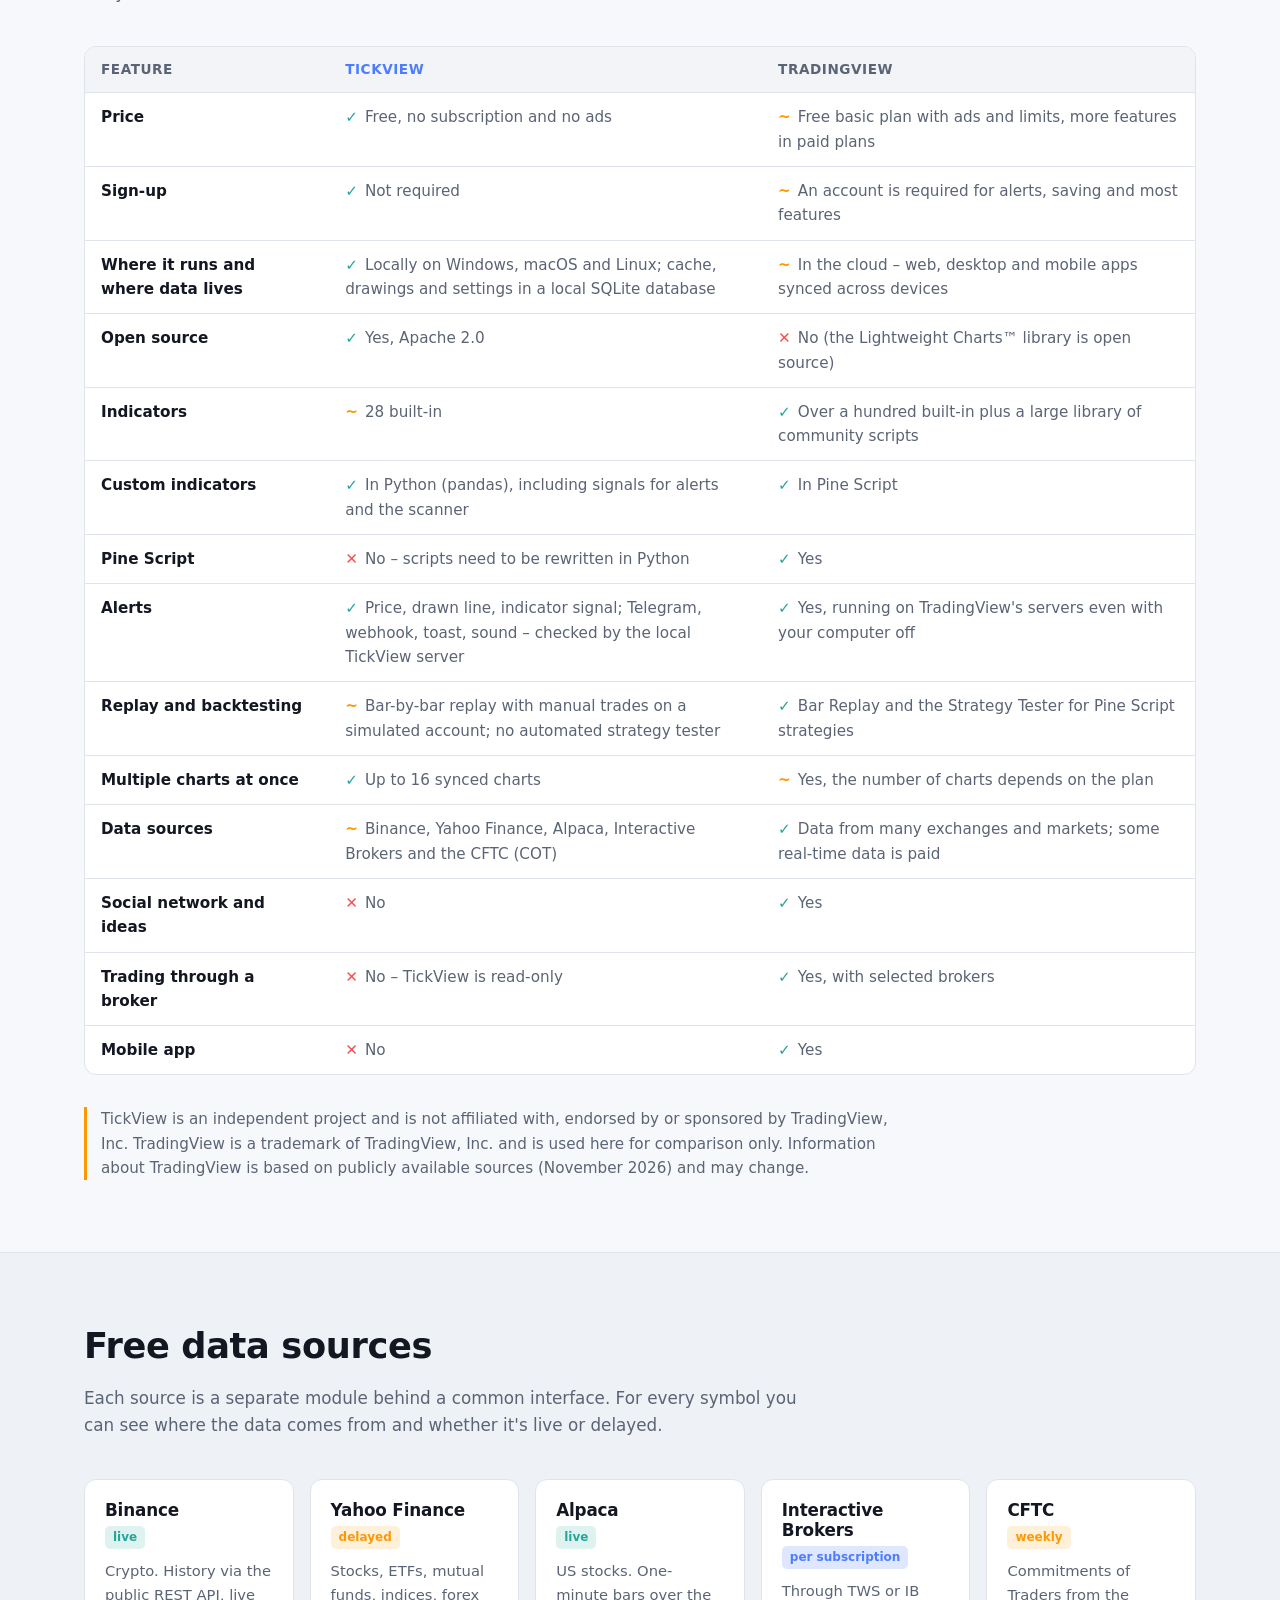
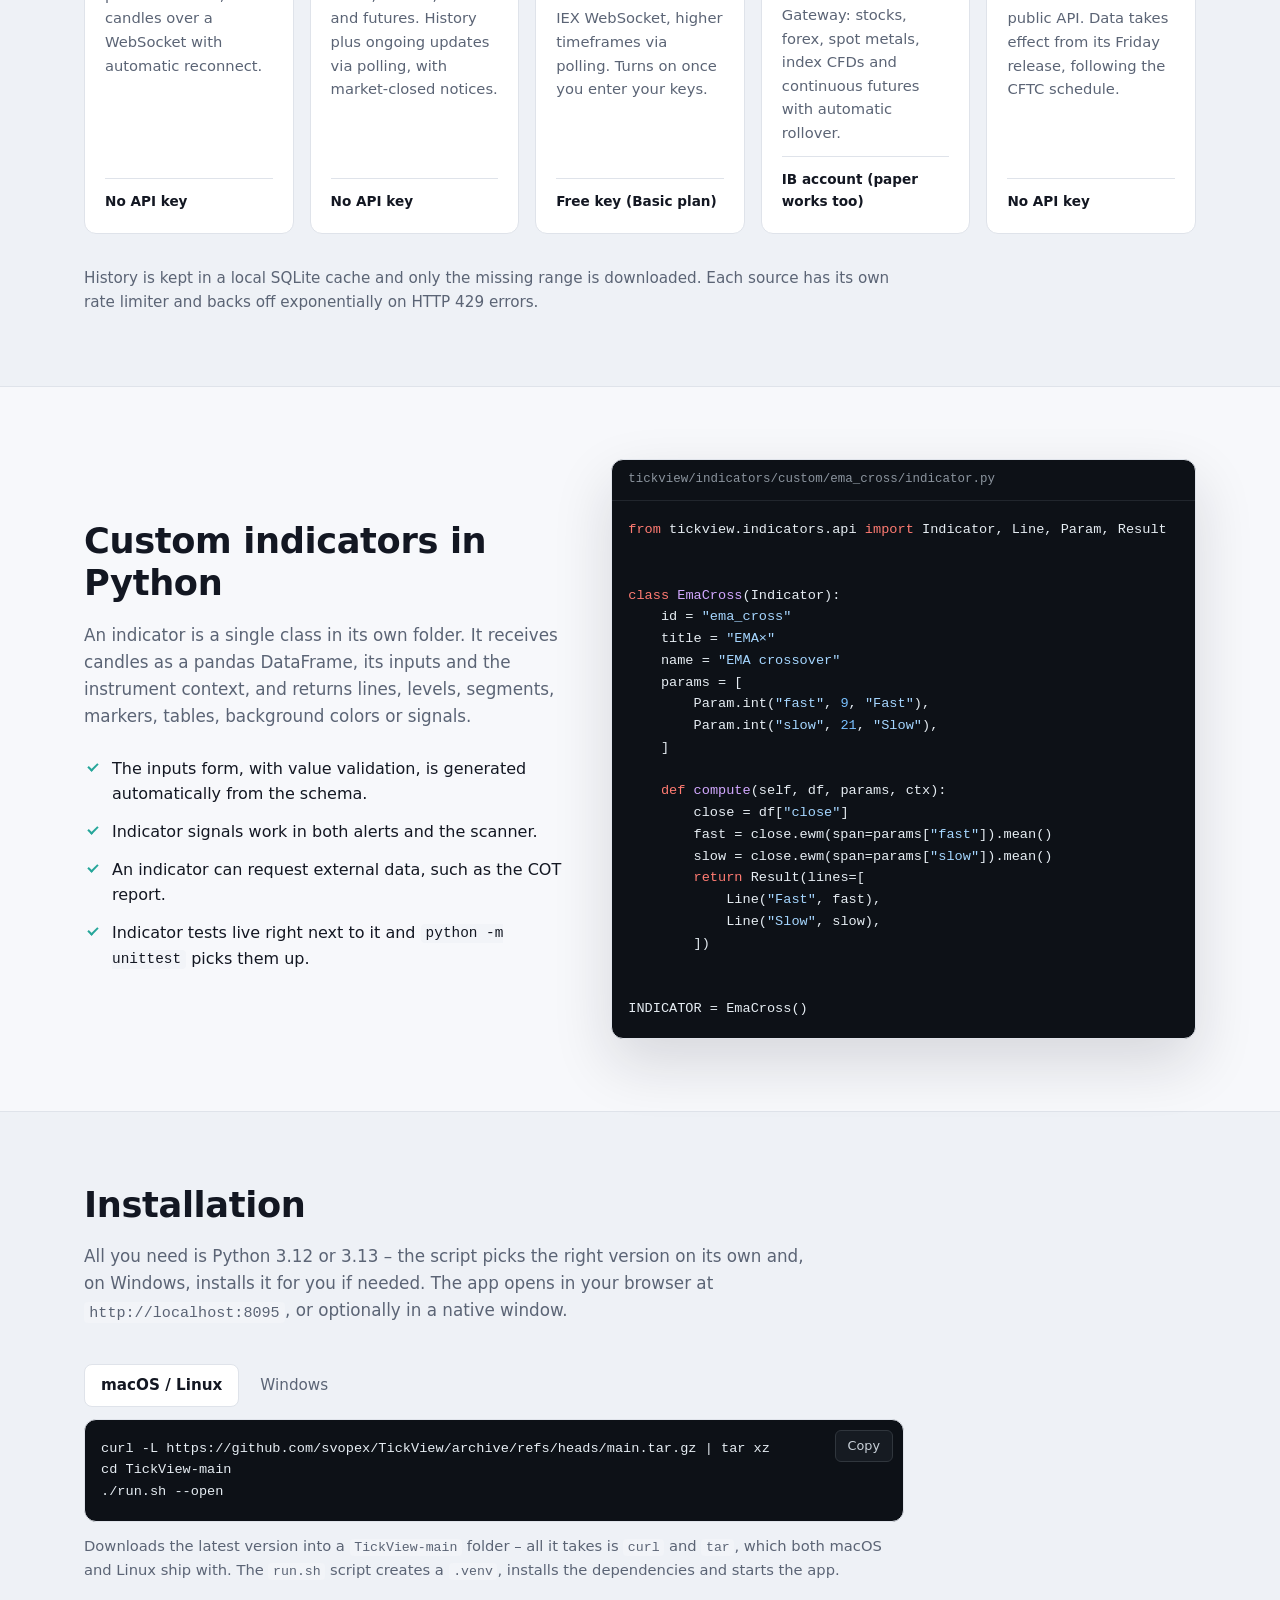
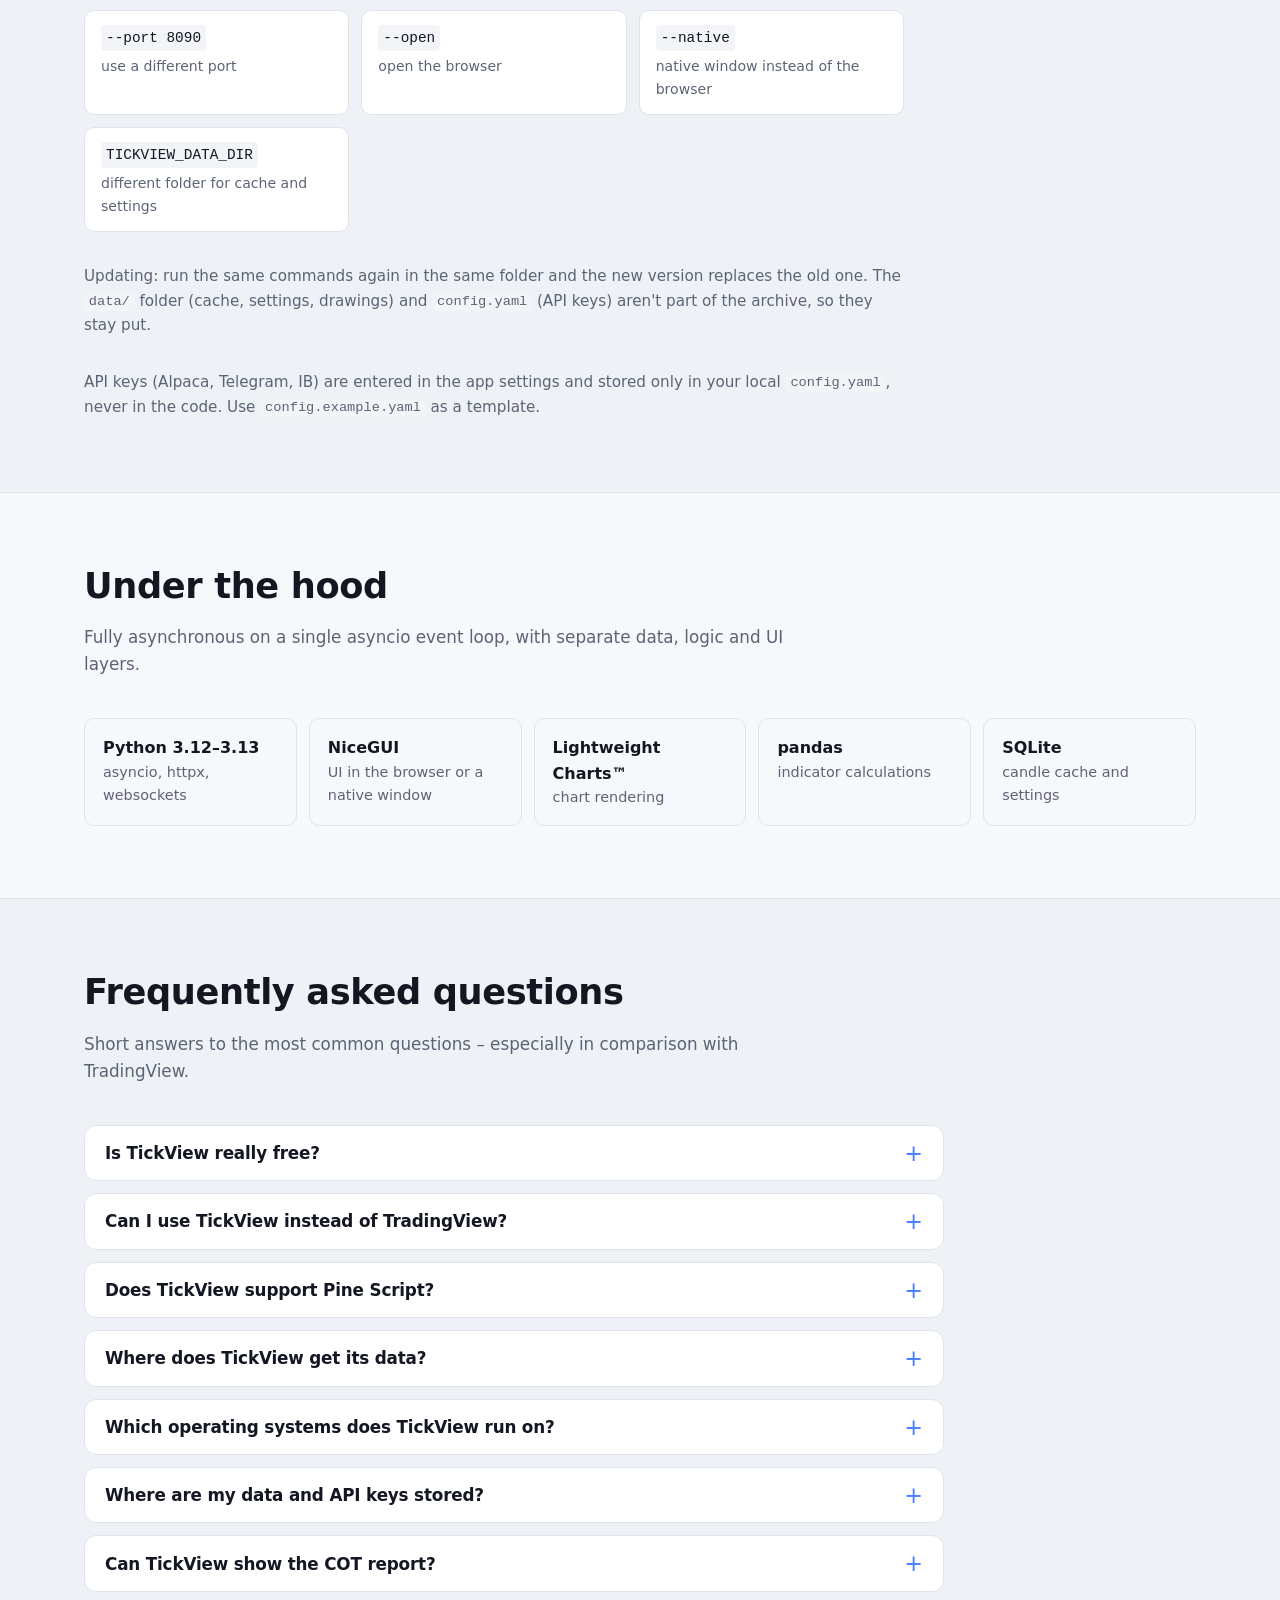
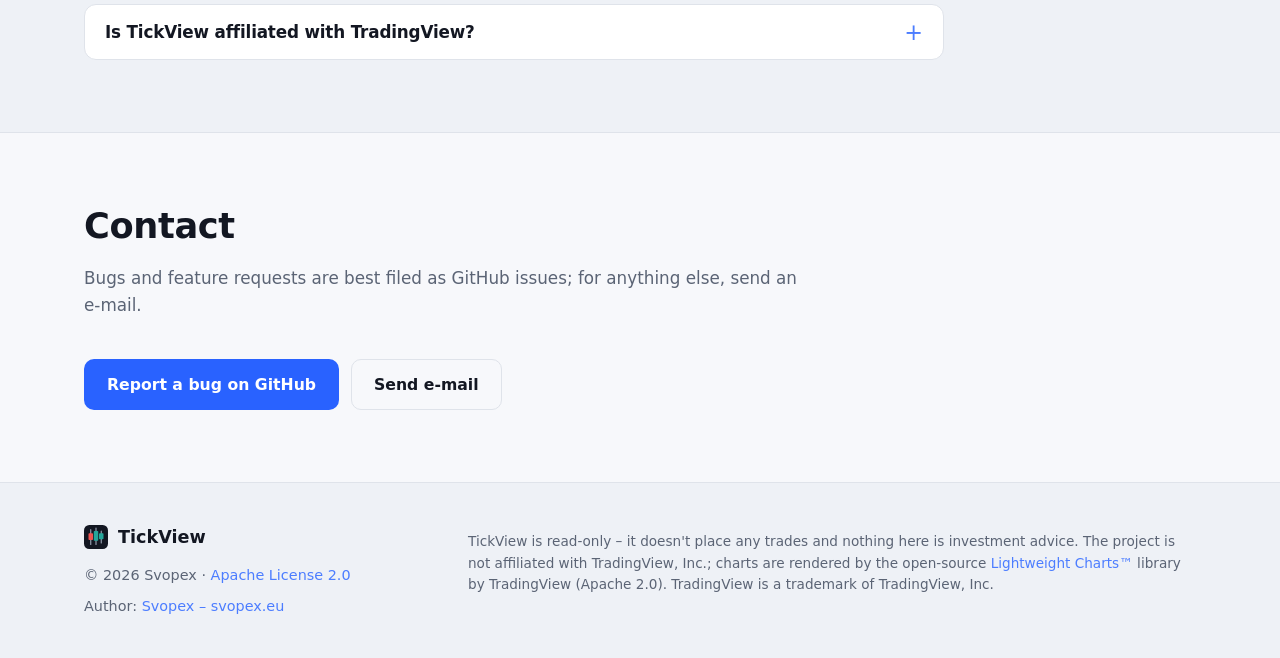
==== commit 2498df1e: "Optimalizuje web pro SEO: srovnání s TradingView, FAQ, JSON-LD, snímky, sitemap a llms.txt." ====
--- a/en/index.html
+++ b/en/index.html
@@ -3,22 +3,161 @@
 <head>
   <meta charset="utf-8">
   <meta name="viewport" content="width=device-width, initial-scale=1">
-  <title>TickView – stock and crypto charts</title>
-  <meta name="description" content="TickView is an open-source stock and crypto charting app written in Python. It runs locally on Windows, macOS and Linux, uses free data sources and comes with indicators, drawing tools, alerts, a scanner and bar replay.">
+  <title>TickView – free open-source TradingView alternative</title>
+  <meta name="description" content="Free, open-source TradingView alternative in Python. Local stock, forex and crypto charts for Windows, macOS and Linux: custom indicators, alerts, replay.">
+  <meta name="robots" content="index, follow, max-image-preview:large">
+  <meta name="author" content="Svopex">
   <meta name="theme-color" content="#0b0e14">
+  <!-- Náhled při sdílení (Open Graph a Twitter/X); og:image má 1200 × 630 px -->
   <meta property="og:type" content="website">
-  <meta property="og:title" content="TickView – stock and crypto charts">
-  <meta property="og:description" content="Open-source charting app for stocks, forex, futures and crypto. Local, free and read-only.">
+  <meta property="og:site_name" content="TickView">
+  <meta property="og:url" content="https://svopex.github.io/TickView/en/">
+  <meta property="og:title" content="TickView – free open-source TradingView alternative">
+  <meta property="og:description" content="Stock and crypto charts that run locally on your own computer. Free, no sign-up, no ads – custom Python indicators, alerts, a scanner and bar replay.">
+  <meta property="og:locale" content="en_US">
+  <meta property="og:locale:alternate" content="cs_CZ">
+  <meta property="og:image" content="https://svopex.github.io/TickView/site/img/tickview-free-open-source-tradingview-alternative-og.png">
+  <meta property="og:image:type" content="image/png">
+  <meta property="og:image:width" content="1200">
+  <meta property="og:image:height" content="630">
+  <meta property="og:image:alt" content="TickView – free open-source TradingView alternative, showing a BTCUSDT candlestick chart with indicators">
+  <meta name="twitter:card" content="summary_large_image">
+  <meta name="twitter:title" content="TickView – free open-source TradingView alternative">
+  <meta name="twitter:description" content="Stock and crypto charts that run locally on your own computer. Free, no sign-up, no ads.">
+  <meta name="twitter:image" content="https://svopex.github.io/TickView/site/img/tickview-free-open-source-tradingview-alternative-og.png">
+  <meta name="twitter:image:alt" content="TickView – free open-source TradingView alternative, showing a BTCUSDT candlestick chart with indicators">
   <!-- Jazykové verze pro vyhledávače: čeština (výchozí) a angličtina v en/ -->
   <link rel="canonical" href="https://svopex.github.io/TickView/en/">
   <link rel="alternate" hreflang="cs" href="https://svopex.github.io/TickView/">
   <link rel="alternate" hreflang="en" href="https://svopex.github.io/TickView/en/">
   <link rel="alternate" hreflang="x-default" href="https://svopex.github.io/TickView/">
+  <!-- Stručný popis projektu pro jazykové modely (formát llmstxt.org) -->
+  <link rel="help" type="text/markdown" href="https://svopex.github.io/TickView/llms.txt" title="llms.txt">
   <link rel="icon" href="../site/favicon.svg" type="image/svg+xml">
-  <!-- ?v= obchází cache prohlížeče (GitHub Pages: max-age 10 min) – při změně souborů v site/ zvýšit v obou HTML -->
-  <script src="../site/theme.js?v=7"></script>
-  <link rel="stylesheet" href="../site/style.css?v=7">
-  <script src="../site/script.js?v=7" defer></script>
+  <!-- ?v= obchází cache prohlížeče (GitHub Pages: max-age 10 min) – při změně souborů v site/ zvýšit v obou HTML.
+       theme.js je záměrně bez defer: motiv se musí nastavit před vykreslením, jinak stránka problikne. -->
+  <script src="../site/theme.js?v=8"></script>
+  <link rel="stylesheet" href="../site/style.css?v=8">
+  <script src="../site/script.js?v=8" defer></script>
+  <!-- Strukturovaná data pro vyhledávače (JSON-LD): aplikace; data, ne spustitelný skript -->
+  <script type="application/ld+json">
+  {
+    "@context": "https://schema.org",
+    "@type": "SoftwareApplication",
+    "name": "TickView",
+    "description": "Free, open-source TradingView alternative: a desktop and web app written in Python for candlestick charts of stocks, ETFs, forex, futures and crypto that runs locally.",
+    "url": "https://svopex.github.io/TickView/en/",
+    "inLanguage": ["en", "cs"],
+    "applicationCategory": "FinanceApplication",
+    "applicationSubCategory": "Charting and technical analysis",
+    "operatingSystem": "Windows, macOS, Linux",
+    "softwareVersion": "0.1.0",
+    "softwareRequirements": "Python 3.12 or 3.13",
+    "downloadUrl": "https://github.com/svopex/TickView/archive/refs/heads/main.zip",
+    "installUrl": "https://svopex.github.io/TickView/en/#install",
+    "codeRepository": "https://github.com/svopex/TickView",
+    "license": "https://www.apache.org/licenses/LICENSE-2.0",
+    "isAccessibleForFree": true,
+    "offers": {
+      "@type": "Offer",
+      "price": "0",
+      "priceCurrency": "USD"
+    },
+    "image": "https://svopex.github.io/TickView/site/img/tickview-free-open-source-tradingview-alternative-og.png",
+    "screenshot": [
+      "https://svopex.github.io/TickView/site/img/tickview-free-tradingview-alternative-chart.webp",
+      "https://svopex.github.io/TickView/site/img/tickview-tradingview-alternative-multi-chart-layout.webp"
+    ],
+    "featureList": [
+      "Candlestick charts for stocks, ETFs, forex, futures and crypto",
+      "28 built-in indicators plus custom indicators in Python",
+      "Drawing tools",
+      "Alerts via Telegram and webhook",
+      "Scanner for up to 40 symbols",
+      "Bar replay and manual backtesting",
+      "Up to 16 charts at once",
+      "CFTC COT report"
+    ],
+    "author": {
+      "@type": "Person",
+      "name": "Svopex",
+      "url": "https://svopex.eu"
+    }
+  }
+  </script>
+  <!-- Strukturovaná data FAQ: otázky a odpovědi musí odpovídat sekci #faq na stránce -->
+  <script type="application/ld+json">
+  {
+    "@context": "https://schema.org",
+    "@type": "FAQPage",
+    "mainEntity": [
+      {
+        "@type": "Question",
+        "name": "Is TickView really free?",
+        "acceptedAnswer": {
+          "@type": "Answer",
+          "text": "Yes. TickView is open source under the Apache 2.0 license, with no subscription, no sign-up and no ads. Data from Binance, Yahoo Finance and the CFTC is free and needs no API key, and Alpaca offers a free key (Basic plan). Interactive Brokers requires an IB account (a paper account works) and the available data depends on your subscriptions."
+        }
+      },
+      {
+        "@type": "Question",
+        "name": "Can I use TickView instead of TradingView?",
+        "acceptedAnswer": {
+          "@type": "Answer",
+          "text": "For technical analysis on your own computer, yes: candlestick charts, 28 built-in indicators, drawing tools, watchlists, alerts, a scanner, bar replay and up to 16 charts at once. It won't replace TradingView if you need Pine Script, a mobile app, cloud sync, a social network for trading ideas or trading through a broker straight from the chart."
+        }
+      },
+      {
+        "@type": "Question",
+        "name": "Does TickView support Pine Script?",
+        "acceptedAnswer": {
+          "@type": "Answer",
+          "text": "No. Custom indicators in TickView are written in Python: a single class receives candles as a pandas DataFrame and returns lines, markers, tables or signals. Pine Script code has to be rewritten in Python."
+        }
+      },
+      {
+        "@type": "Question",
+        "name": "Where does TickView get its data?",
+        "acceptedAnswer": {
+          "@type": "Answer",
+          "text": "From Binance (crypto, live), Yahoo Finance (stocks, ETFs, indices, forex and futures, delayed), Alpaca (US stocks, live once you enter your keys), Interactive Brokers via TWS or IB Gateway, and the public CFTC API for the COT report. History is kept in a local SQLite cache."
+        }
+      },
+      {
+        "@type": "Question",
+        "name": "Which operating systems does TickView run on?",
+        "acceptedAnswer": {
+          "@type": "Answer",
+          "text": "Windows, macOS and Linux with Python 3.12 or 3.13. The launch script sets up the environment by itself and, on Windows, installs Python if needed. The app opens in your browser on localhost, or optionally in a native window."
+        }
+      },
+      {
+        "@type": "Question",
+        "name": "Where are my data and API keys stored?",
+        "acceptedAnswer": {
+          "@type": "Answer",
+          "text": "Only on your computer. The candle cache, settings, drawings and watchlists live in a local SQLite database and API keys in the config.yaml file. TickView has no account and no server of its own; it only connects to the data sources you choose and to Telegram or a webhook if you set them up for alerts."
+        }
+      },
+      {
+        "@type": "Question",
+        "name": "Can TickView show the COT report?",
+        "acceptedAnswer": {
+          "@type": "Answer",
+          "text": "Yes. The COT indicators show the positions of commercials, large speculators and small traders, plus the COT Index, using free data from the CFTC API. The market is derived from the symbol – futures, forex, metals, indices and crypto."
+        }
+      },
+      {
+        "@type": "Question",
+        "name": "Is TickView affiliated with TradingView?",
+        "acceptedAnswer": {
+          "@type": "Answer",
+          "text": "No. TickView is an independent open-source project and is not affiliated with TradingView, Inc. Charts are rendered by the open-source Lightweight Charts™ library by TradingView, licensed under Apache 2.0. TradingView is a trademark of TradingView, Inc."
+        }
+      }
+    ]
+  }
+  </script>
 </head>
 <body>
 
@@ -34,9 +173,11 @@
       </button>
       <nav id="site-nav" class="site-nav">
         <a href="#features">Features</a>
+        <a href="#comparison">Comparison</a>
         <a href="#sources">Data sources</a>
         <a href="#indicators">Custom indicators</a>
         <a href="#install">Install</a>
+        <a href="#faq">FAQ</a>
         <a href="#contact">Contact</a>
         <a class="nav-github" href="https://github.com/svopex/TickView" target="_blank" rel="noopener">GitHub</a>
         <!-- Přepínač jazyka: odkaz na českou verzi -->
@@ -58,10 +199,11 @@
       <div class="container hero-inner">
         <div class="hero-copy">
           <p class="eyebrow">Free · Open source · Apache 2.0 · Python</p>
-          <h1>Stock and crypto charts that run <span class="accent">on&nbsp;your&nbsp;machine</span></h1>
+          <h1>A free TradingView alternative that runs <span class="accent">on&nbsp;your&nbsp;machine</span></h1>
           <p class="lead">
             TickView is <strong class="accent">completely free</strong> – an open-source desktop
-            and web app for candlestick charts of stocks, ETFs, forex, futures and crypto.
+            and web app for candlestick charts of stocks, ETFs, forex, futures and crypto
+            that you can use instead of TradingView, right on your own computer.
             It pulls data from free sources, stores everything locally and never places
             a trade – it's strictly read-only.
           </p>
@@ -173,6 +315,139 @@
       </div>
     </section>
 
+    <!-- Skutečné snímky aplikace (WebP 1600 × 900); jsou pod ohybem stránky, proto loading="lazy" -->
+    <section id="screenshots" class="section section-alt">
+      <div class="container">
+        <header class="section-head">
+          <h2>What TickView looks like</h2>
+          <p>Real screenshots of the app in dark mode – no mockups. Click an image to open it at full size.</p>
+        </header>
+        <div class="screenshot-grid">
+          <figure class="screenshot">
+            <a href="../site/img/tickview-free-tradingview-alternative-chart.webp">
+              <img src="../site/img/tickview-free-tradingview-alternative-chart.webp" srcset="../site/img/tickview-free-tradingview-alternative-chart-800.webp 800w, ../site/img/tickview-free-tradingview-alternative-chart.webp 1600w" sizes="(min-width: 900px) 560px, 100vw" width="1600" height="900" loading="lazy" decoding="async"
+                   alt="TickView: BTCUSDT 4h candlestick chart from Binance with EMA 20, SMA 50 and RSI indicators and a watchlist of stocks, indices and crypto">
+            </a>
+            <figcaption>BTCUSDT chart from Binance with EMA, SMA and RSI, plus a watchlist with last price and daily change.</figcaption>
+          </figure>
+          <figure class="screenshot">
+            <a href="../site/img/tickview-tradingview-alternative-multi-chart-layout.webp">
+              <img src="../site/img/tickview-tradingview-alternative-multi-chart-layout.webp" srcset="../site/img/tickview-tradingview-alternative-multi-chart-layout-800.webp 800w, ../site/img/tickview-tradingview-alternative-multi-chart-layout.webp 1600w" sizes="(min-width: 900px) 560px, 100vw" width="1600" height="900" loading="lazy" decoding="async"
+                   alt="TickView: four-chart layout – BTCUSDT with moving averages, ETHUSDT with Bollinger Bands, Apple stock with MACD and gold with Supertrend">
+            </a>
+            <figcaption>A 2 × 2 layout: crypto from Binance, Apple stock and gold from Yahoo Finance, each chart with its own indicators.</figcaption>
+          </figure>
+        </div>
+      </div>
+    </section>
+
+    <!-- Férové srovnání s TradingView: název používáme jen popisně, včetně toho, co TickView nemá.
+         Třídy cmp-yes / cmp-no / cmp-partial přidávají před text značku ✓ / ✕ / ~ (site/style.css). -->
+    <section id="comparison" class="section">
+      <div class="container">
+        <header class="section-head">
+          <h2>TickView vs. TradingView</h2>
+          <p>
+            TradingView is a comprehensive cloud platform with a huge community. TickView takes a different
+            approach: a free, open-source app that runs only on your own computer. The comparison below also
+            shows what TickView can't do – pick whichever fits your needs.
+          </p>
+        </header>
+
+        <div class="table-wrap">
+          <table class="compare-table">
+            <caption class="visually-hidden">Feature comparison of TickView and TradingView</caption>
+            <thead>
+              <tr>
+                <th scope="col">Feature</th>
+                <th scope="col">TickView</th>
+                <th scope="col">TradingView</th>
+              </tr>
+            </thead>
+            <tbody>
+              <tr>
+                <th scope="row">Price</th>
+                <td class="cmp-yes">Free, no subscription and no ads</td>
+                <td class="cmp-partial">Free basic plan with ads and limits, more features in paid plans</td>
+              </tr>
+              <tr>
+                <th scope="row">Sign-up</th>
+                <td class="cmp-yes">Not required</td>
+                <td class="cmp-partial">An account is required for alerts, saving and most features</td>
+              </tr>
+              <tr>
+                <th scope="row">Where it runs and where data lives</th>
+                <td class="cmp-yes">Locally on Windows, macOS and Linux; cache, drawings and settings in a local SQLite database</td>
+                <td class="cmp-partial">In the cloud – web, desktop and mobile apps synced across devices</td>
+              </tr>
+              <tr>
+                <th scope="row">Open source</th>
+                <td class="cmp-yes">Yes, Apache 2.0</td>
+                <td class="cmp-no">No (the Lightweight Charts™ library is open source)</td>
+              </tr>
+              <tr>
+                <th scope="row">Indicators</th>
+                <td class="cmp-partial">28 built-in</td>
+                <td class="cmp-yes">Over a hundred built-in plus a large library of community scripts</td>
+              </tr>
+              <tr>
+                <th scope="row">Custom indicators</th>
+                <td class="cmp-yes">In Python (pandas), including signals for alerts and the scanner</td>
+                <td class="cmp-yes">In Pine Script</td>
+              </tr>
+              <tr>
+                <th scope="row">Pine Script</th>
+                <td class="cmp-no">No – scripts need to be rewritten in Python</td>
+                <td class="cmp-yes">Yes</td>
+              </tr>
+              <tr>
+                <th scope="row">Alerts</th>
+                <td class="cmp-yes">Price, drawn line, indicator signal; Telegram, webhook, toast, sound – checked by the local TickView server</td>
+                <td class="cmp-yes">Yes, running on TradingView's servers even with your computer off</td>
+              </tr>
+              <tr>
+                <th scope="row">Replay and backtesting</th>
+                <td class="cmp-partial">Bar-by-bar replay with manual trades on a simulated account; no automated strategy tester</td>
+                <td class="cmp-yes">Bar Replay and the Strategy Tester for Pine Script strategies</td>
+              </tr>
+              <tr>
+                <th scope="row">Multiple charts at once</th>
+                <td class="cmp-yes">Up to 16 synced charts</td>
+                <td class="cmp-partial">Yes, the number of charts depends on the plan</td>
+              </tr>
+              <tr>
+                <th scope="row">Data sources</th>
+                <td class="cmp-partial">Binance, Yahoo Finance, Alpaca, Interactive Brokers and the CFTC (COT)</td>
+                <td class="cmp-yes">Data from many exchanges and markets; some real-time data is paid</td>
+              </tr>
+              <tr>
+                <th scope="row">Social network and ideas</th>
+                <td class="cmp-no">No</td>
+                <td class="cmp-yes">Yes</td>
+              </tr>
+              <tr>
+                <th scope="row">Trading through a broker</th>
+                <td class="cmp-no">No – TickView is read-only</td>
+                <td class="cmp-yes">Yes, with selected brokers</td>
+              </tr>
+              <tr>
+                <th scope="row">Mobile app</th>
+                <td class="cmp-no">No</td>
+                <td class="cmp-yes">Yes</td>
+              </tr>
+            </tbody>
+          </table>
+        </div>
+
+        <!-- Viditelné upozornění na nezávislost (právní mantinel: název TradingView jen popisně) -->
+        <p class="note independence-note">
+          TickView is an independent project and is not affiliated with, endorsed by or sponsored by TradingView, Inc.
+          TradingView is a trademark of TradingView, Inc. and is used here for comparison only.
+          Information about TradingView is based on publicly available sources (November 2026) and may change.
+        </p>
+      </div>
+    </section>
+
     <!-- Zdroje dat -->
     <section id="sources" class="section section-alt">
       <div class="container">
@@ -349,10 +624,54 @@
       </div>
     </section>
 
+    <!-- Časté otázky: rozbalovací <details> bez JavaScriptu; texty musí odpovídat FAQPage JSON-LD v <head> -->
+    <section id="faq" class="section section-alt">
+      <div class="container">
+        <header class="section-head">
+          <h2>Frequently asked questions</h2>
+          <p>Short answers to the most common questions – especially in comparison with TradingView.</p>
+        </header>
+        <div class="faq-list">
+          <details class="faq-item">
+            <summary><h3>Is TickView really free?</h3></summary>
+            <p>Yes. TickView is open source under the Apache 2.0 license, with no subscription, no sign-up and no ads. Data from Binance, Yahoo Finance and the CFTC is free and needs no API key, and Alpaca offers a free key (Basic plan). Interactive Brokers requires an IB account (a paper account works) and the available data depends on your subscriptions.</p>
+          </details>
+          <details class="faq-item">
+            <summary><h3>Can I use TickView instead of TradingView?</h3></summary>
+            <p>For technical analysis on your own computer, yes: candlestick charts, 28 built-in indicators, drawing tools, watchlists, alerts, a scanner, bar replay and up to 16 charts at once. It won't replace TradingView if you need Pine Script, a mobile app, cloud sync, a social network for trading ideas or trading through a broker straight from the chart.</p>
+          </details>
+          <details class="faq-item">
+            <summary><h3>Does TickView support Pine Script?</h3></summary>
+            <p>No. Custom indicators in TickView are written in Python: a single class receives candles as a pandas DataFrame and returns lines, markers, tables or signals. Pine Script code has to be rewritten in Python.</p>
+          </details>
+          <details class="faq-item">
+            <summary><h3>Where does TickView get its data?</h3></summary>
+            <p>From Binance (crypto, live), Yahoo Finance (stocks, ETFs, indices, forex and futures, delayed), Alpaca (US stocks, live once you enter your keys), Interactive Brokers via TWS or IB Gateway, and the public CFTC API for the COT report. History is kept in a local SQLite cache.</p>
+          </details>
+          <details class="faq-item">
+            <summary><h3>Which operating systems does TickView run on?</h3></summary>
+            <p>Windows, macOS and Linux with Python 3.12 or 3.13. The launch script sets up the environment by itself and, on Windows, installs Python if needed. The app opens in your browser on localhost, or optionally in a native window.</p>
+          </details>
+          <details class="faq-item">
+            <summary><h3>Where are my data and API keys stored?</h3></summary>
+            <p>Only on your computer. The candle cache, settings, drawings and watchlists live in a local SQLite database and API keys in the <code>config.yaml</code> file. TickView has no account and no server of its own; it only connects to the data sources you choose and to Telegram or a webhook if you set them up for alerts.</p>
+          </details>
+          <details class="faq-item">
+            <summary><h3>Can TickView show the COT report?</h3></summary>
+            <p>Yes. The COT indicators show the positions of commercials, large speculators and small traders, plus the COT Index, using free data from the CFTC API. The market is derived from the symbol – futures, forex, metals, indices and crypto.</p>
+          </details>
+          <details class="faq-item">
+            <summary><h3>Is TickView affiliated with TradingView?</h3></summary>
+            <p>No. TickView is an independent open-source project and is not affiliated with TradingView, Inc. Charts are rendered by the open-source Lightweight Charts™ library by TradingView, licensed under Apache 2.0. TradingView is a trademark of TradingView, Inc.</p>
+          </details>
+        </div>
+      </div>
+    </section>
+
     <!-- Kontakt: e-mail je v data-email obrácený a v base64, aby ho nenašli roboti;
          site/script.js ho složí až po kliknutí a rovnou otevře poštovního klienta.
          Stejný řetězec je v index.html a tickview/ui/about_dialog.py (při změně upravit všude). -->
-    <section id="contact" class="section section-alt">
+    <section id="contact" class="section">
       <div class="container">
         <header class="section-head">
           <h2>Contact</h2>
@@ -377,12 +696,13 @@
           <span>TickView</span>
         </a>
         <p>© 2026 Svopex · <a href="https://github.com/svopex/TickView/blob/main/LICENSE" target="_blank" rel="noopener">Apache License 2.0</a></p>
-        <p>Author: <a href="https://svopex.eu" target="_blank" rel="noopener">Svopex – svopex.eu</a></p>
+        <p>Author: <a href="https://svopex.eu" target="_blank" rel="author noopener">Svopex – svopex.eu</a></p>
       </div>
       <p class="disclaimer">
         TickView is read-only – it doesn't place any trades and nothing here is investment advice.
         The project is not affiliated with TradingView, Inc.; charts are rendered by the open-source
         <a href="https://www.tradingview.com/lightweight-charts/" target="_blank" rel="noopener">Lightweight Charts™</a> library by TradingView (Apache 2.0).
+        TradingView is a trademark of TradingView, Inc.
       </p>
     </div>
   </footer>
--- a/site/style.css
+++ b/site/style.css
@@ -218,9 +218,10 @@
   border-radius: 1px;
 }
 
-/* Mobilní navigace – rozbalovací menu pod hlavičkou; hranice 960px, protože
-   pod ní se odkazy, GitHub, přepínač jazyka a motivu do jednoho řádku nevejdou */
-@media (max-width: 960px) {
+/* Mobilní navigace – rozbalovací menu pod hlavičkou; hranice 1040px, protože
+   pod ní se odkazy, GitHub, přepínač jazyka a motivu do jednoho řádku nevejdou
+   (anglická hlavička potřebuje ~985px, rezerva je na posuvník okna) */
+@media (max-width: 1040px) {
   /* Hamburger až za přepínačem motivu, úplně vpravo */
   .nav-toggle {
     display: block;
@@ -934,6 +935,199 @@
   font-size: 0.88rem;
 }
 
+/* Text jen pro čtečky obrazovky a vyhledávače (např. <caption> srovnávací tabulky) */
+.visually-hidden {
+  position: absolute;
+  width: 1px;
+  height: 1px;
+  margin: -1px;
+  padding: 0;
+  overflow: hidden;
+  clip-path: inset(50%);
+  white-space: nowrap;
+  border: 0;
+}
+
+/* Snímky aplikace – dva vedle sebe, na úzkém displeji pod sebou;
+   width/height v HTML drží poměr stran, CSS je jen zmenší na šířku sloupce */
+.screenshot-grid {
+  display: grid;
+  grid-template-columns: 1fr;
+  gap: 24px;
+}
+
+@media (min-width: 900px) {
+  .screenshot-grid {
+    grid-template-columns: repeat(2, 1fr);
+  }
+}
+
+.screenshot {
+  margin: 0;
+  min-width: 0;
+}
+
+.screenshot a {
+  display: block;
+  border: 1px solid var(--border);
+  border-radius: var(--radius);
+  box-shadow: var(--shadow);
+  overflow: hidden;
+  transition: border-color 0.15s;
+}
+
+.screenshot a:hover {
+  border-color: color-mix(in srgb, var(--accent) 60%, var(--border));
+}
+
+.screenshot img {
+  display: block;
+  width: 100%;
+  height: auto;
+}
+
+.screenshot figcaption {
+  margin-top: 10px;
+  color: var(--muted);
+  font-size: 0.9rem;
+}
+
+/* Srovnávací tabulka TickView vs. TradingView – na úzkém displeji se posouvá vodorovně */
+.table-wrap {
+  overflow-x: auto;
+  background: var(--surface);
+  border: 1px solid var(--border);
+  border-radius: var(--radius);
+}
+
+.compare-table {
+  width: 100%;
+  min-width: 640px;
+  border-collapse: collapse;
+  font-size: 0.95rem;
+}
+
+.compare-table th,
+.compare-table td {
+  padding: 12px 16px;
+  border-bottom: 1px solid var(--border);
+  text-align: left;
+  vertical-align: top;
+}
+
+.compare-table tbody tr:last-child th,
+.compare-table tbody tr:last-child td {
+  border-bottom: 0;
+}
+
+.compare-table thead th {
+  background: var(--surface-2);
+  font-size: 0.85rem;
+  letter-spacing: 0.04em;
+  text-transform: uppercase;
+  color: var(--muted);
+}
+
+/* Sloupec TickView je zvýrazněný barvou akcentu */
+.compare-table thead th:nth-child(2) {
+  color: var(--accent-hover);
+}
+
+.compare-table tbody th {
+  width: 22%;
+  font-weight: 600;
+}
+
+.compare-table td {
+  width: 39%;
+  color: var(--muted);
+}
+
+/* Značka před textem buňky: ✓ má, ✕ nemá, ~ částečně / s omezením */
+.cmp-yes::before,
+.cmp-no::before,
+.cmp-partial::before {
+  display: inline-block;
+  width: 1.3em;
+  font-weight: 700;
+}
+
+.cmp-yes::before {
+  content: "✓";
+  color: var(--up);
+}
+
+.cmp-no::before {
+  content: "✕";
+  color: var(--down);
+}
+
+.cmp-partial::before {
+  content: "~";
+  color: var(--orange);
+}
+
+/* Upozornění na nezávislost pod tabulkou – zvýrazněné levým pruhem */
+.independence-note {
+  padding-left: 14px;
+  border-left: 3px solid var(--orange);
+}
+
+/* Časté otázky – rozbalovací položky <details> */
+.faq-list {
+  display: grid;
+  gap: 12px;
+  max-width: 860px;
+}
+
+.faq-item {
+  background: var(--surface);
+  border: 1px solid var(--border);
+  border-radius: var(--radius);
+}
+
+.faq-item[open] {
+  border-color: color-mix(in srgb, var(--accent) 50%, var(--border));
+}
+
+.faq-item summary {
+  display: flex;
+  align-items: center;
+  justify-content: space-between;
+  gap: 16px;
+  padding: 16px 20px;
+  cursor: pointer;
+  list-style: none;
+}
+
+/* Safari: skrytí výchozího trojúhelníku, místo něj vlastní +/− vpravo */
+.faq-item summary::-webkit-details-marker {
+  display: none;
+}
+
+.faq-item summary::after {
+  content: "+";
+  flex-shrink: 0;
+  color: var(--accent-hover);
+  font-size: 1.4rem;
+  line-height: 1;
+}
+
+.faq-item[open] summary::after {
+  content: "−";
+}
+
+.faq-item summary h3 {
+  margin: 0;
+  font-size: 1.05rem;
+}
+
+.faq-item p {
+  margin: 0;
+  padding: 0 20px 18px;
+  color: var(--muted);
+}
+
 /* Seznam technologií */
 .stack-list {
   display: grid;
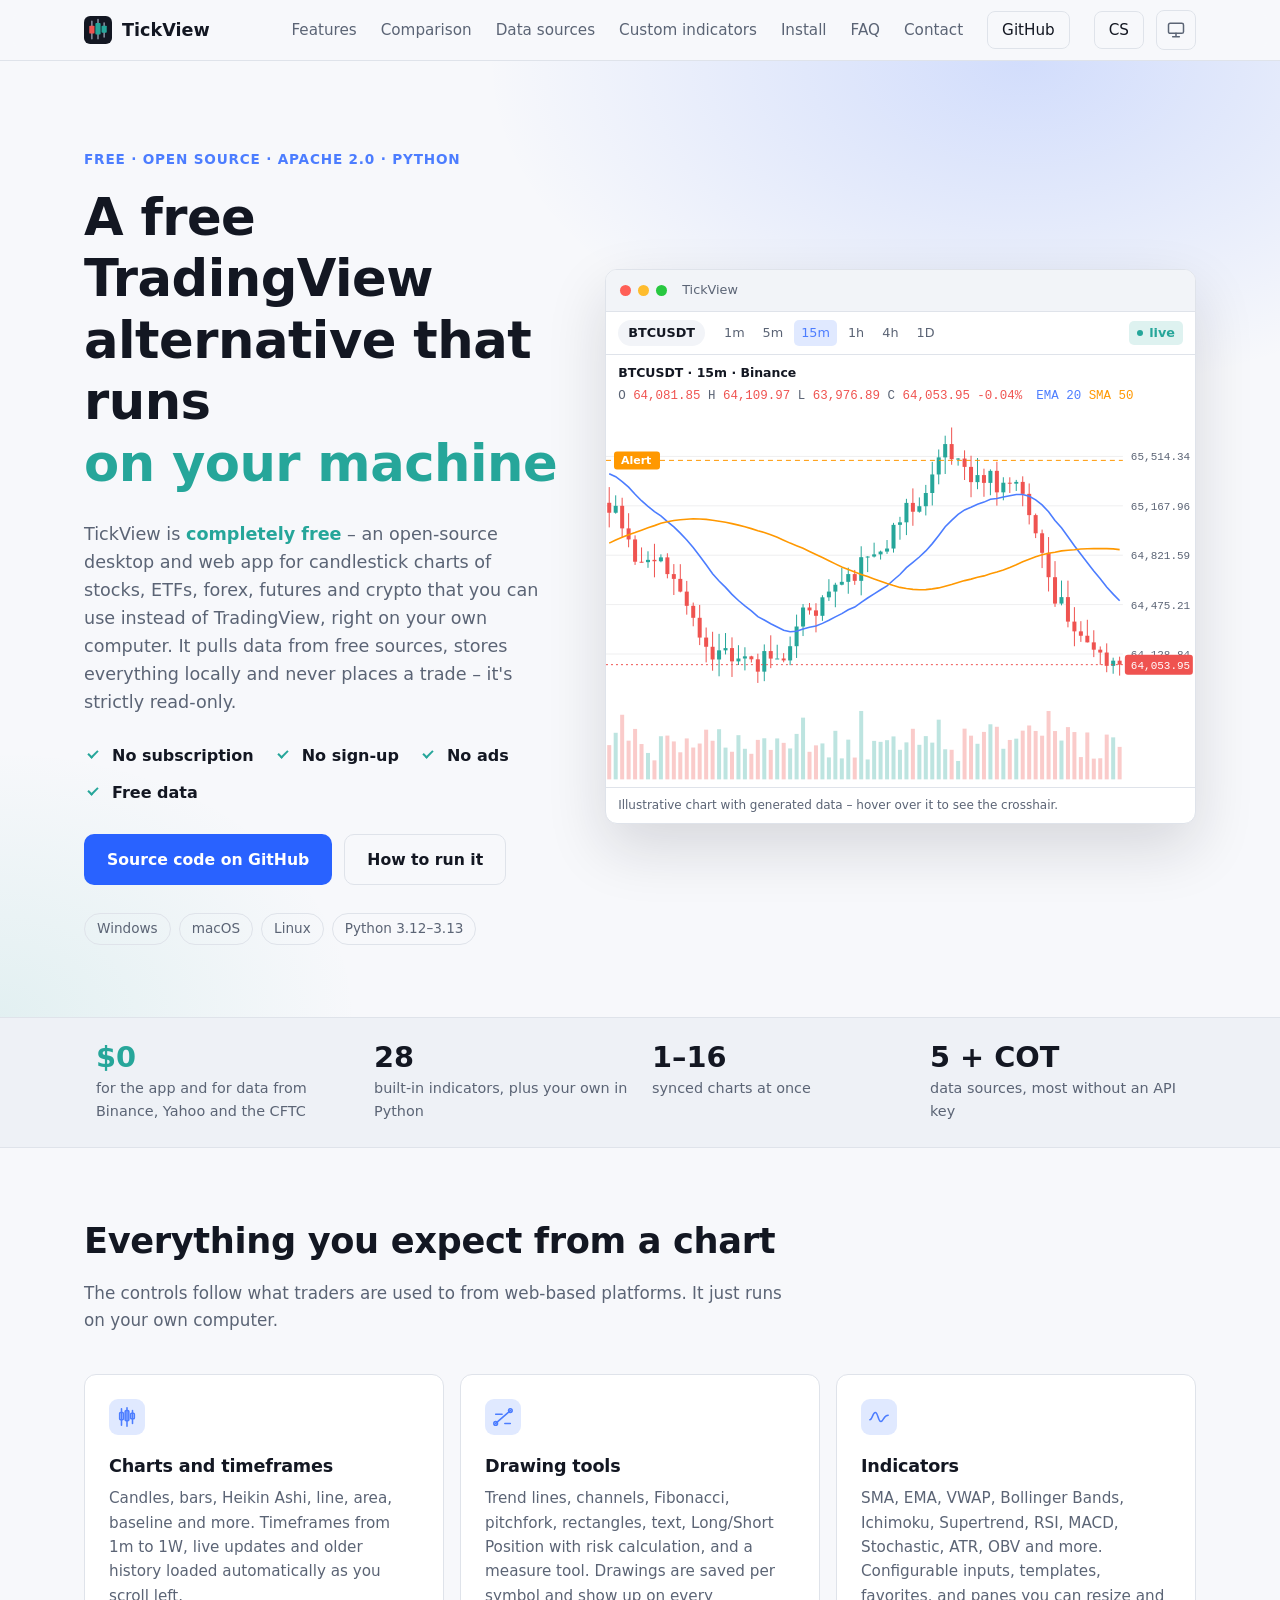
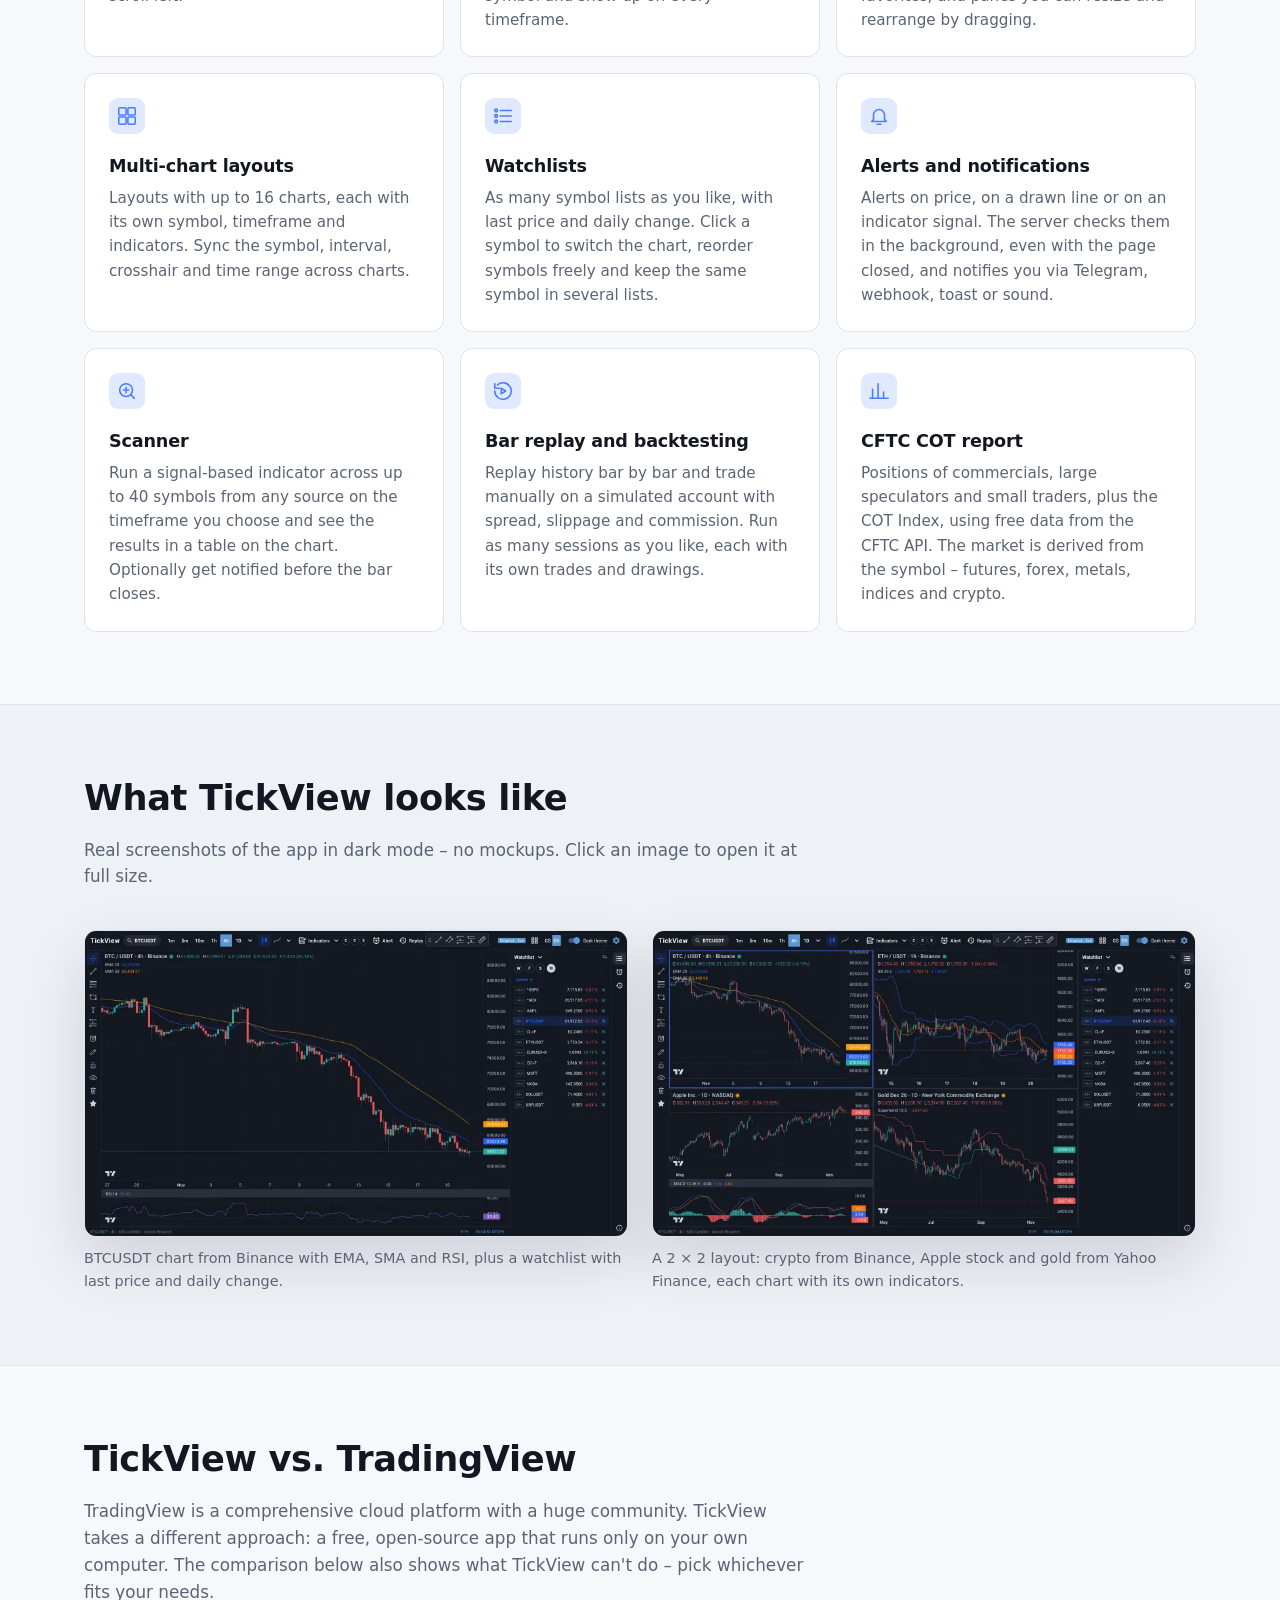
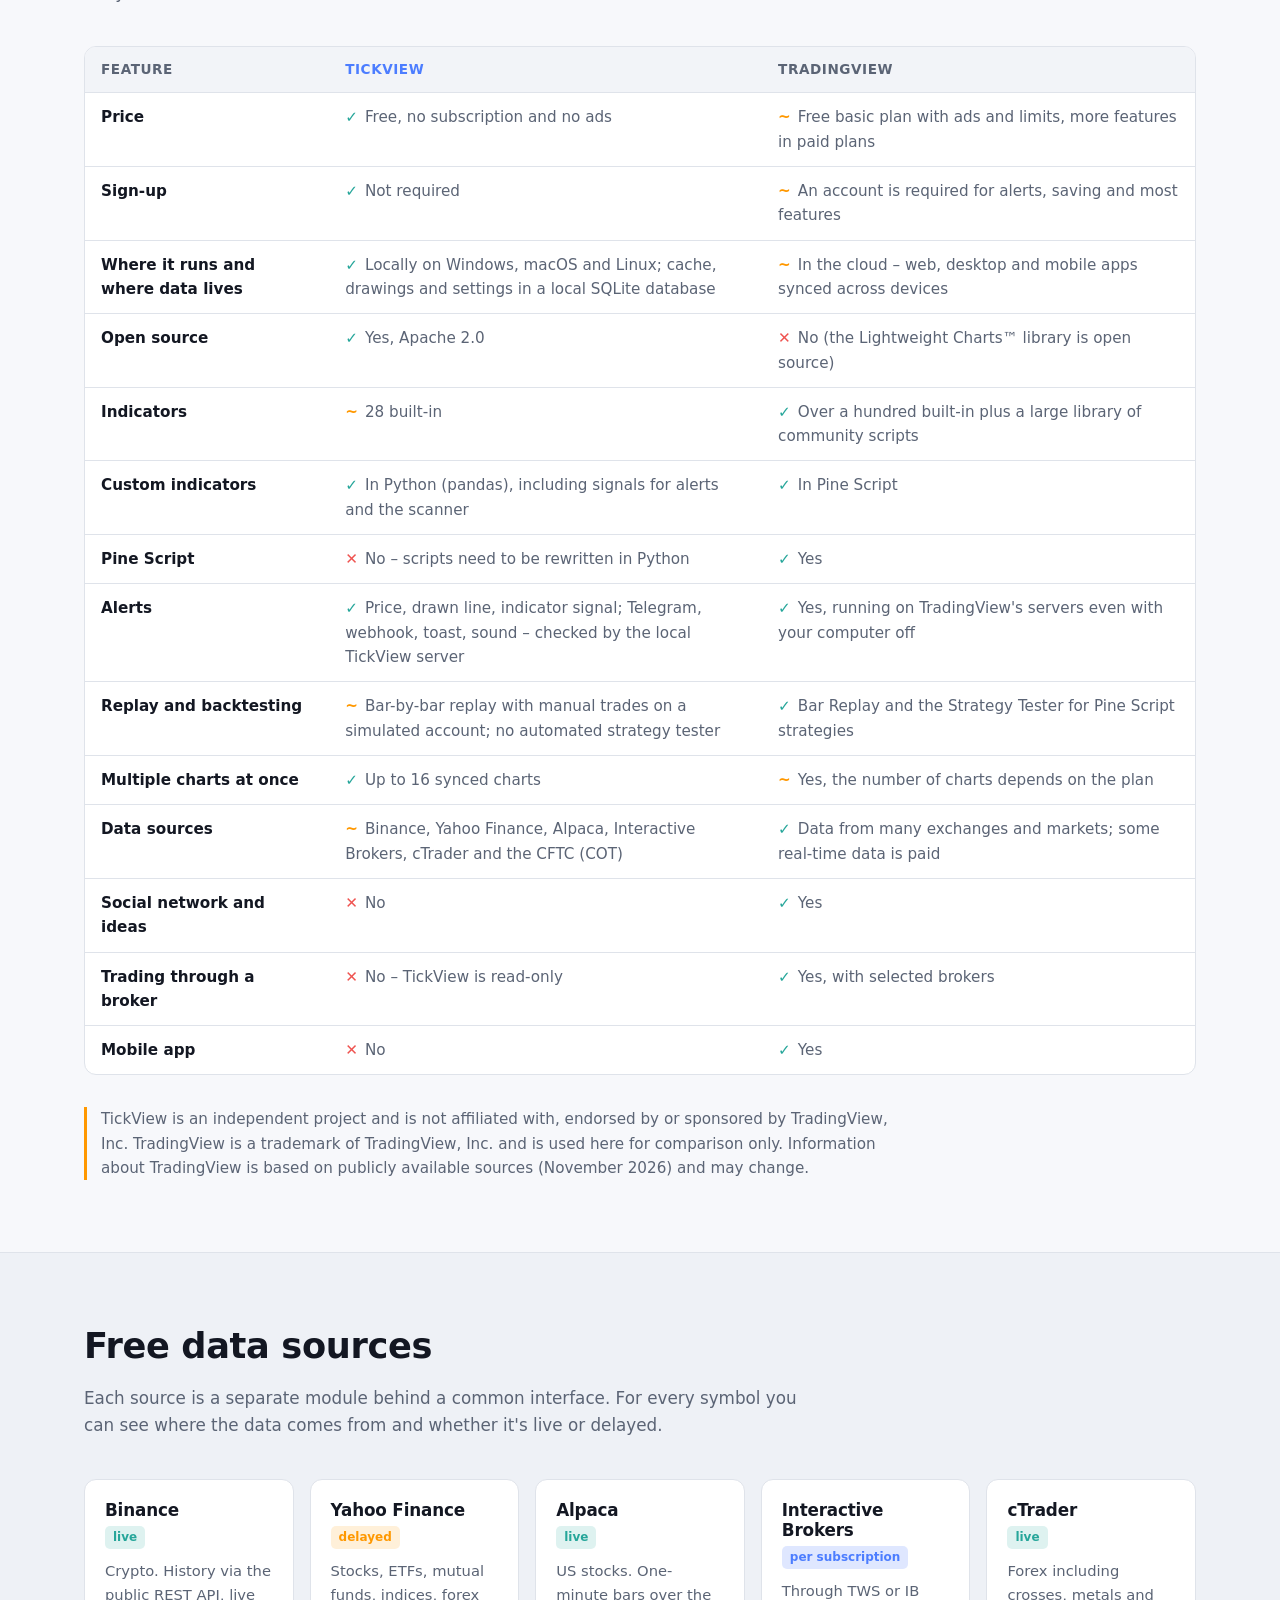
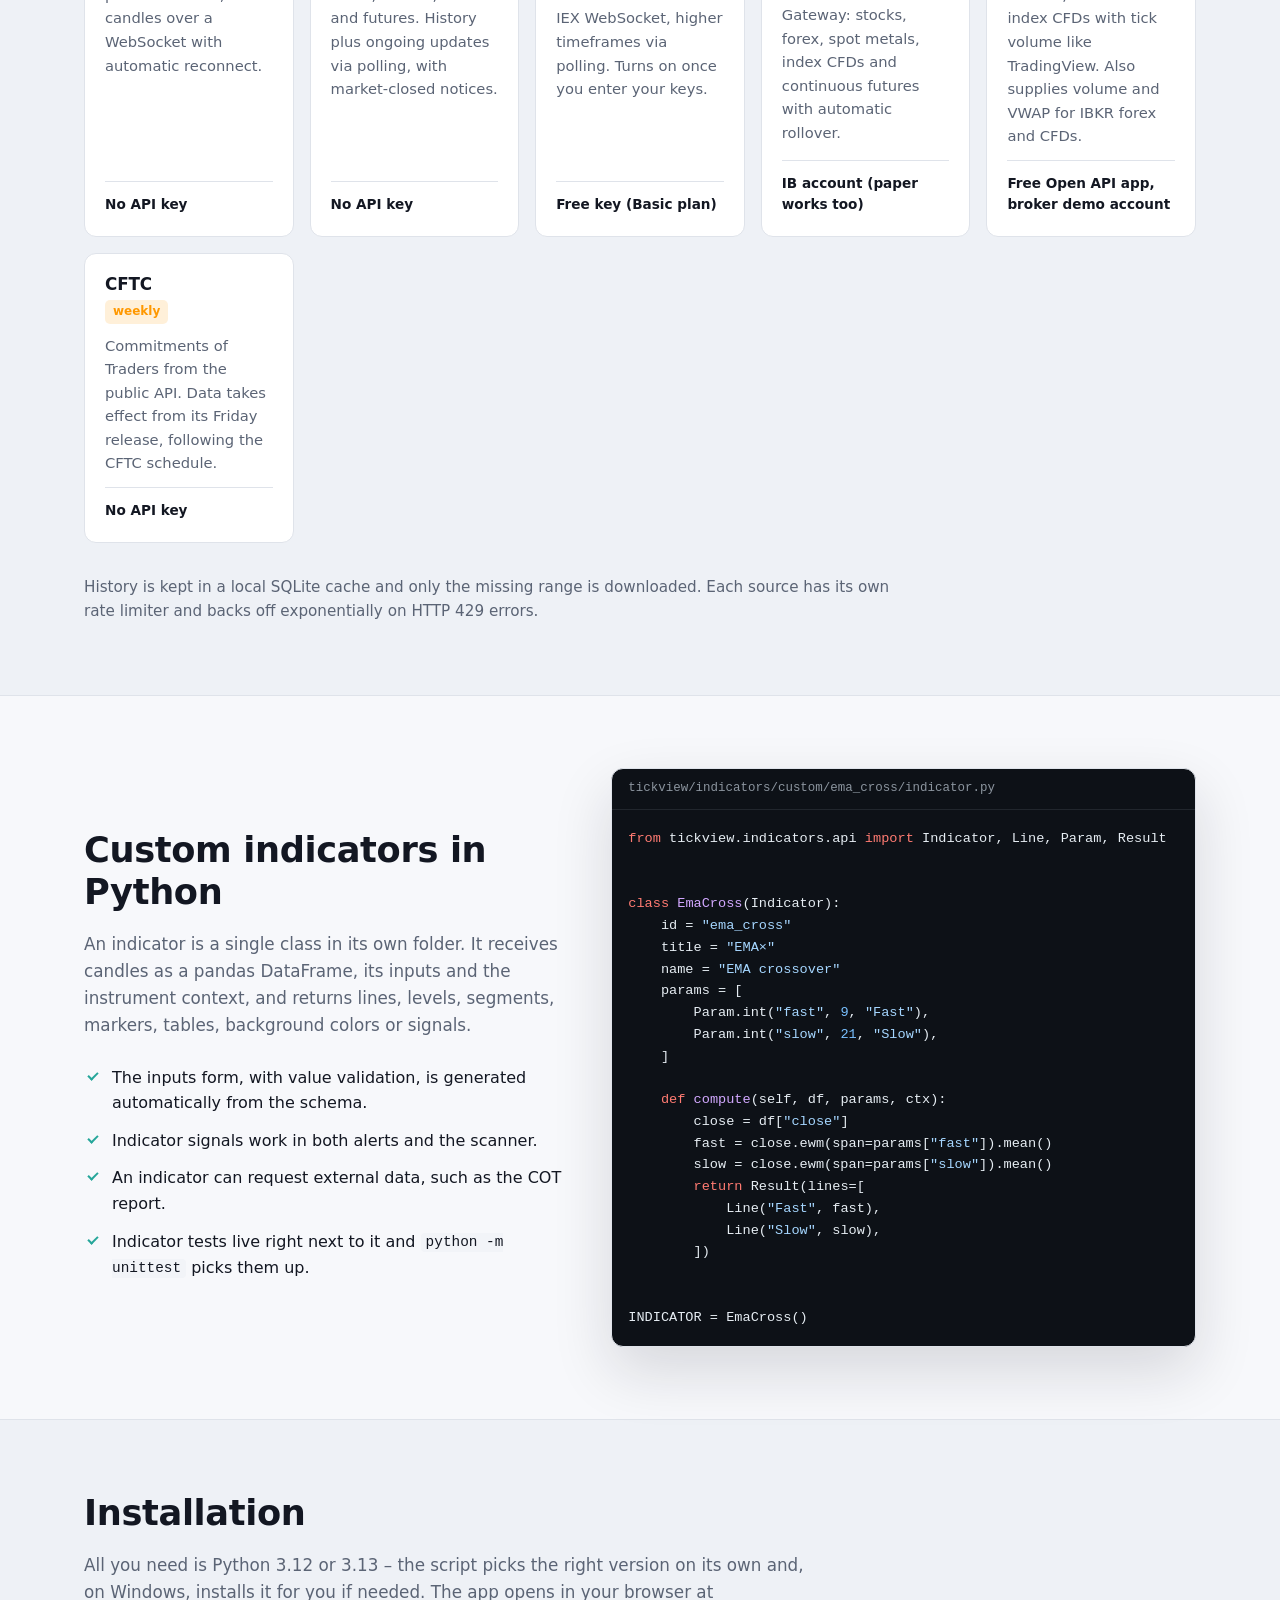
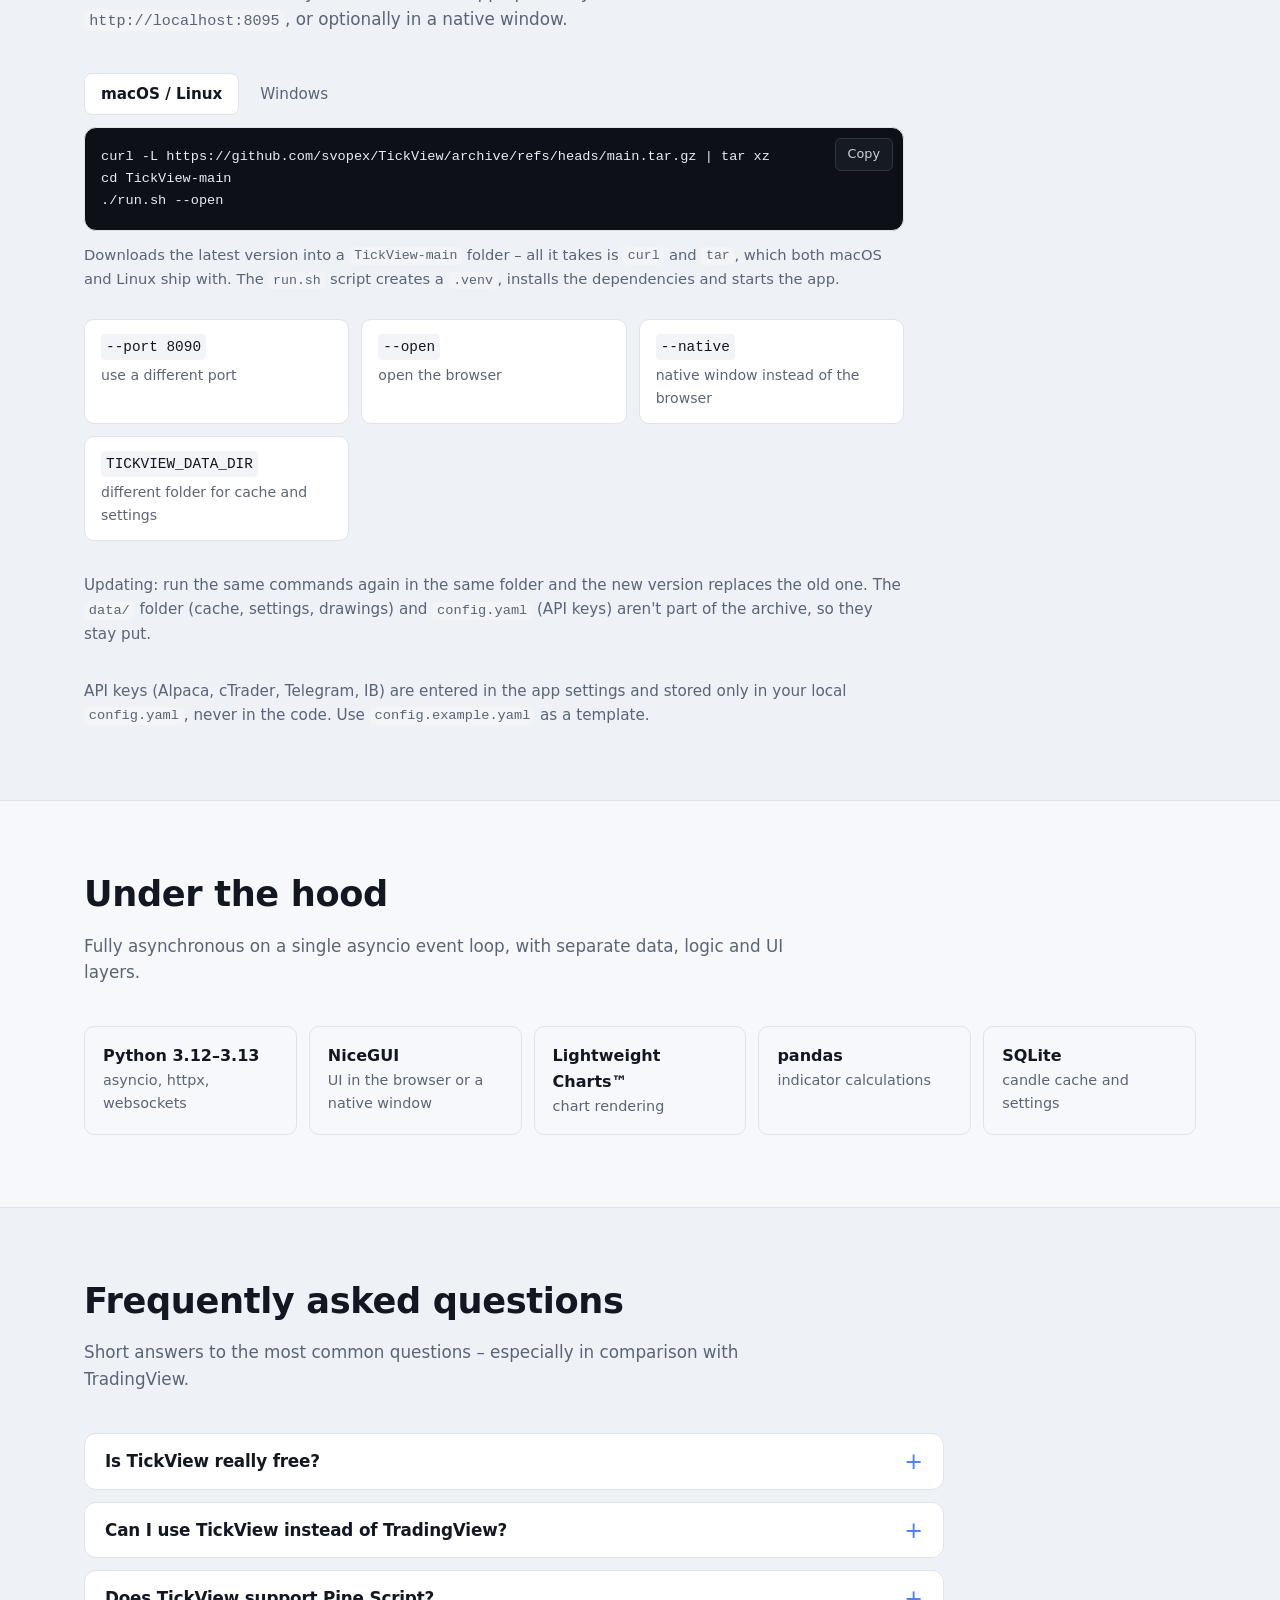
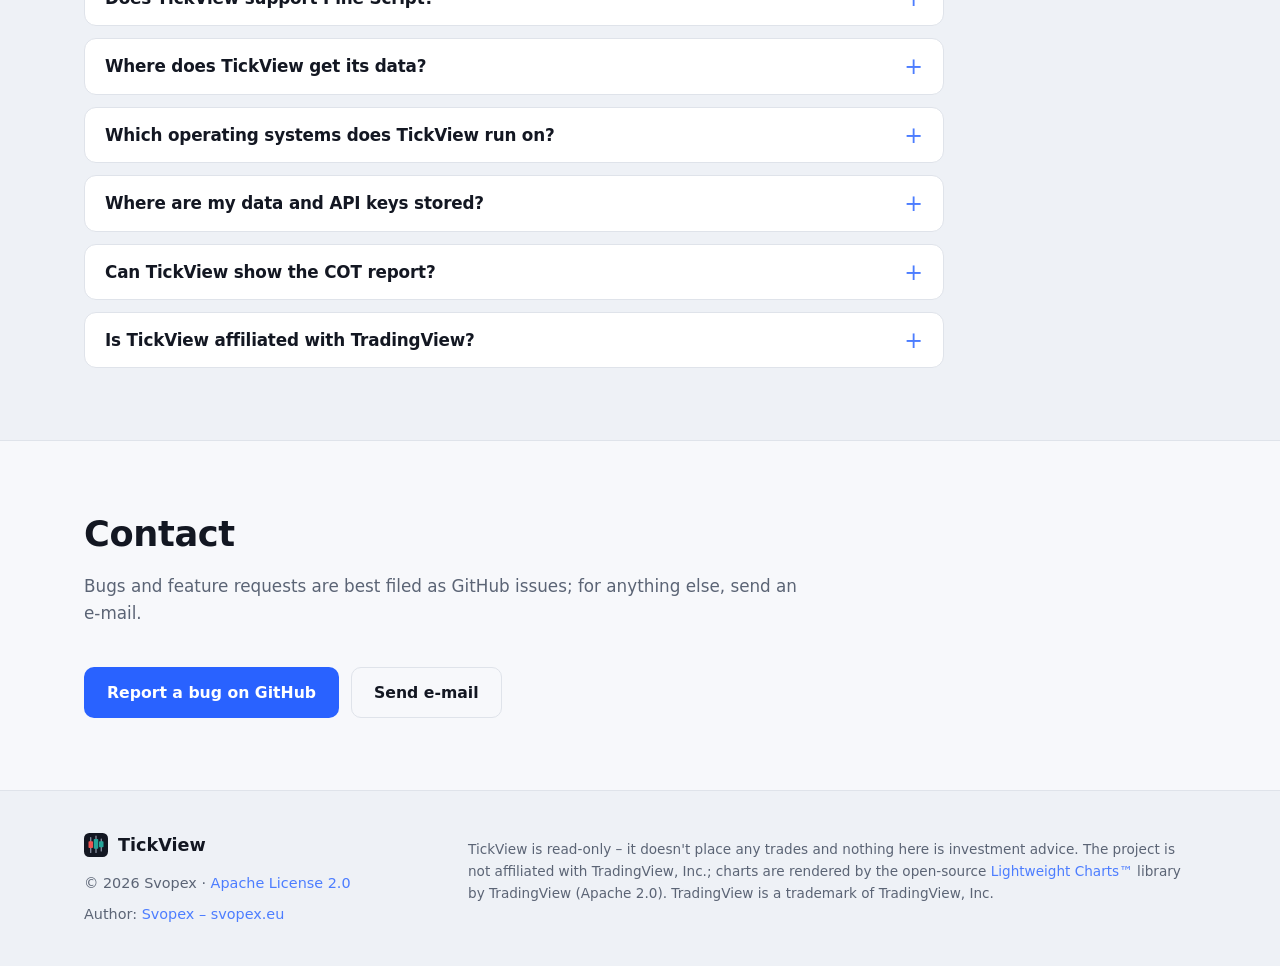
==== commit 1f32b4c9: "Přidává zdroj dat cTrader (forex, kovy a CFD s tick volume) a objem pro IBKR forex, kovy a CFD z cTr" ====
--- a/en/index.html
+++ b/en/index.html
@@ -96,7 +96,7 @@
         "name": "Is TickView really free?",
         "acceptedAnswer": {
           "@type": "Answer",
-          "text": "Yes. TickView is open source under the Apache 2.0 license, with no subscription, no sign-up and no ads. Data from Binance, Yahoo Finance and the CFTC is free and needs no API key, and Alpaca offers a free key (Basic plan). Interactive Brokers requires an IB account (a paper account works) and the available data depends on your subscriptions."
+          "text": "Yes. TickView is open source under the Apache 2.0 license, with no subscription, no sign-up and no ads. Data from Binance, Yahoo Finance and the CFTC is free and needs no API key, Alpaca offers a free key (Basic plan) and cTrader a free Open API application with a broker demo account. Interactive Brokers requires an IB account (a paper account works) and the available data depends on your subscriptions."
         }
       },
       {
@@ -120,7 +120,7 @@
         "name": "Where does TickView get its data?",
         "acceptedAnswer": {
           "@type": "Answer",
-          "text": "From Binance (crypto, live), Yahoo Finance (stocks, ETFs, indices, forex and futures, delayed), Alpaca (US stocks, live once you enter your keys), Interactive Brokers via TWS or IB Gateway, and the public CFTC API for the COT report. History is kept in a local SQLite cache."
+          "text": "From Binance (crypto, live), Yahoo Finance (stocks, ETFs, indices, forex and futures, delayed), Alpaca (US stocks, live once you enter your keys), Interactive Brokers via TWS or IB Gateway, cTrader (forex, metals and CFDs with tick volume, live) and the public CFTC API for the COT report. History is kept in a local SQLite cache."
         }
       },
       {
@@ -253,7 +253,7 @@
         <div class="stat"><strong class="accent">$0</strong><span>for the app and for data from Binance, Yahoo and the CFTC</span></div>
         <div class="stat"><strong>28</strong><span>built-in indicators, plus your own in Python</span></div>
         <div class="stat"><strong>1–16</strong><span>synced charts at once</span></div>
-        <div class="stat"><strong>4 + COT</strong><span>data sources, most without an API key</span></div>
+        <div class="stat"><strong>5 + COT</strong><span>data sources, most without an API key</span></div>
       </div>
     </section>
 
@@ -417,7 +417,7 @@
               </tr>
               <tr>
                 <th scope="row">Data sources</th>
-                <td class="cmp-partial">Binance, Yahoo Finance, Alpaca, Interactive Brokers and the CFTC (COT)</td>
+                <td class="cmp-partial">Binance, Yahoo Finance, Alpaca, Interactive Brokers, cTrader and the CFTC (COT)</td>
                 <td class="cmp-yes">Data from many exchanges and markets; some real-time data is paid</td>
               </tr>
               <tr>
@@ -476,6 +476,11 @@
             <header><h3>Interactive Brokers</h3><span class="tag tag-mixed">per subscription</span></header>
             <p>Through TWS or IB Gateway: stocks, forex, spot metals, index CFDs and continuous futures with automatic rollover.</p>
             <p class="source-meta">IB account (paper works too)</p>
+          </article>
+          <article class="source">
+            <header><h3>cTrader</h3><span class="tag tag-live">live</span></header>
+            <p>Forex including crosses, metals and index CFDs with tick volume like TradingView. Also supplies volume and VWAP for IBKR forex and CFDs.</p>
+            <p class="source-meta">Free Open API app, broker demo account</p>
           </article>
           <article class="source">
             <header><h3>CFTC</h3><span class="tag tag-delay">weekly</span></header>
@@ -601,7 +606,7 @@
         </p>
 
         <p class="note">
-          API keys (Alpaca, Telegram, IB) are entered in the app settings and stored only in your local
+          API keys (Alpaca, cTrader, Telegram, IB) are entered in the app settings and stored only in your local
           <code>config.yaml</code>, never in the code. Use <code>config.example.yaml</code> as a template.
         </p>
       </div>
@@ -634,7 +639,7 @@
         <div class="faq-list">
           <details class="faq-item">
             <summary><h3>Is TickView really free?</h3></summary>
-            <p>Yes. TickView is open source under the Apache 2.0 license, with no subscription, no sign-up and no ads. Data from Binance, Yahoo Finance and the CFTC is free and needs no API key, and Alpaca offers a free key (Basic plan). Interactive Brokers requires an IB account (a paper account works) and the available data depends on your subscriptions.</p>
+            <p>Yes. TickView is open source under the Apache 2.0 license, with no subscription, no sign-up and no ads. Data from Binance, Yahoo Finance and the CFTC is free and needs no API key, Alpaca offers a free key (Basic plan) and cTrader a free Open API application with a broker demo account. Interactive Brokers requires an IB account (a paper account works) and the available data depends on your subscriptions.</p>
           </details>
           <details class="faq-item">
             <summary><h3>Can I use TickView instead of TradingView?</h3></summary>
@@ -646,7 +651,7 @@
           </details>
           <details class="faq-item">
             <summary><h3>Where does TickView get its data?</h3></summary>
-            <p>From Binance (crypto, live), Yahoo Finance (stocks, ETFs, indices, forex and futures, delayed), Alpaca (US stocks, live once you enter your keys), Interactive Brokers via TWS or IB Gateway, and the public CFTC API for the COT report. History is kept in a local SQLite cache.</p>
+            <p>From Binance (crypto, live), Yahoo Finance (stocks, ETFs, indices, forex and futures, delayed), Alpaca (US stocks, live once you enter your keys), Interactive Brokers via TWS or IB Gateway, cTrader (forex, metals and CFDs with tick volume, live) and the public CFTC API for the COT report. History is kept in a local SQLite cache.</p>
           </details>
           <details class="faq-item">
             <summary><h3>Which operating systems does TickView run on?</h3></summary>
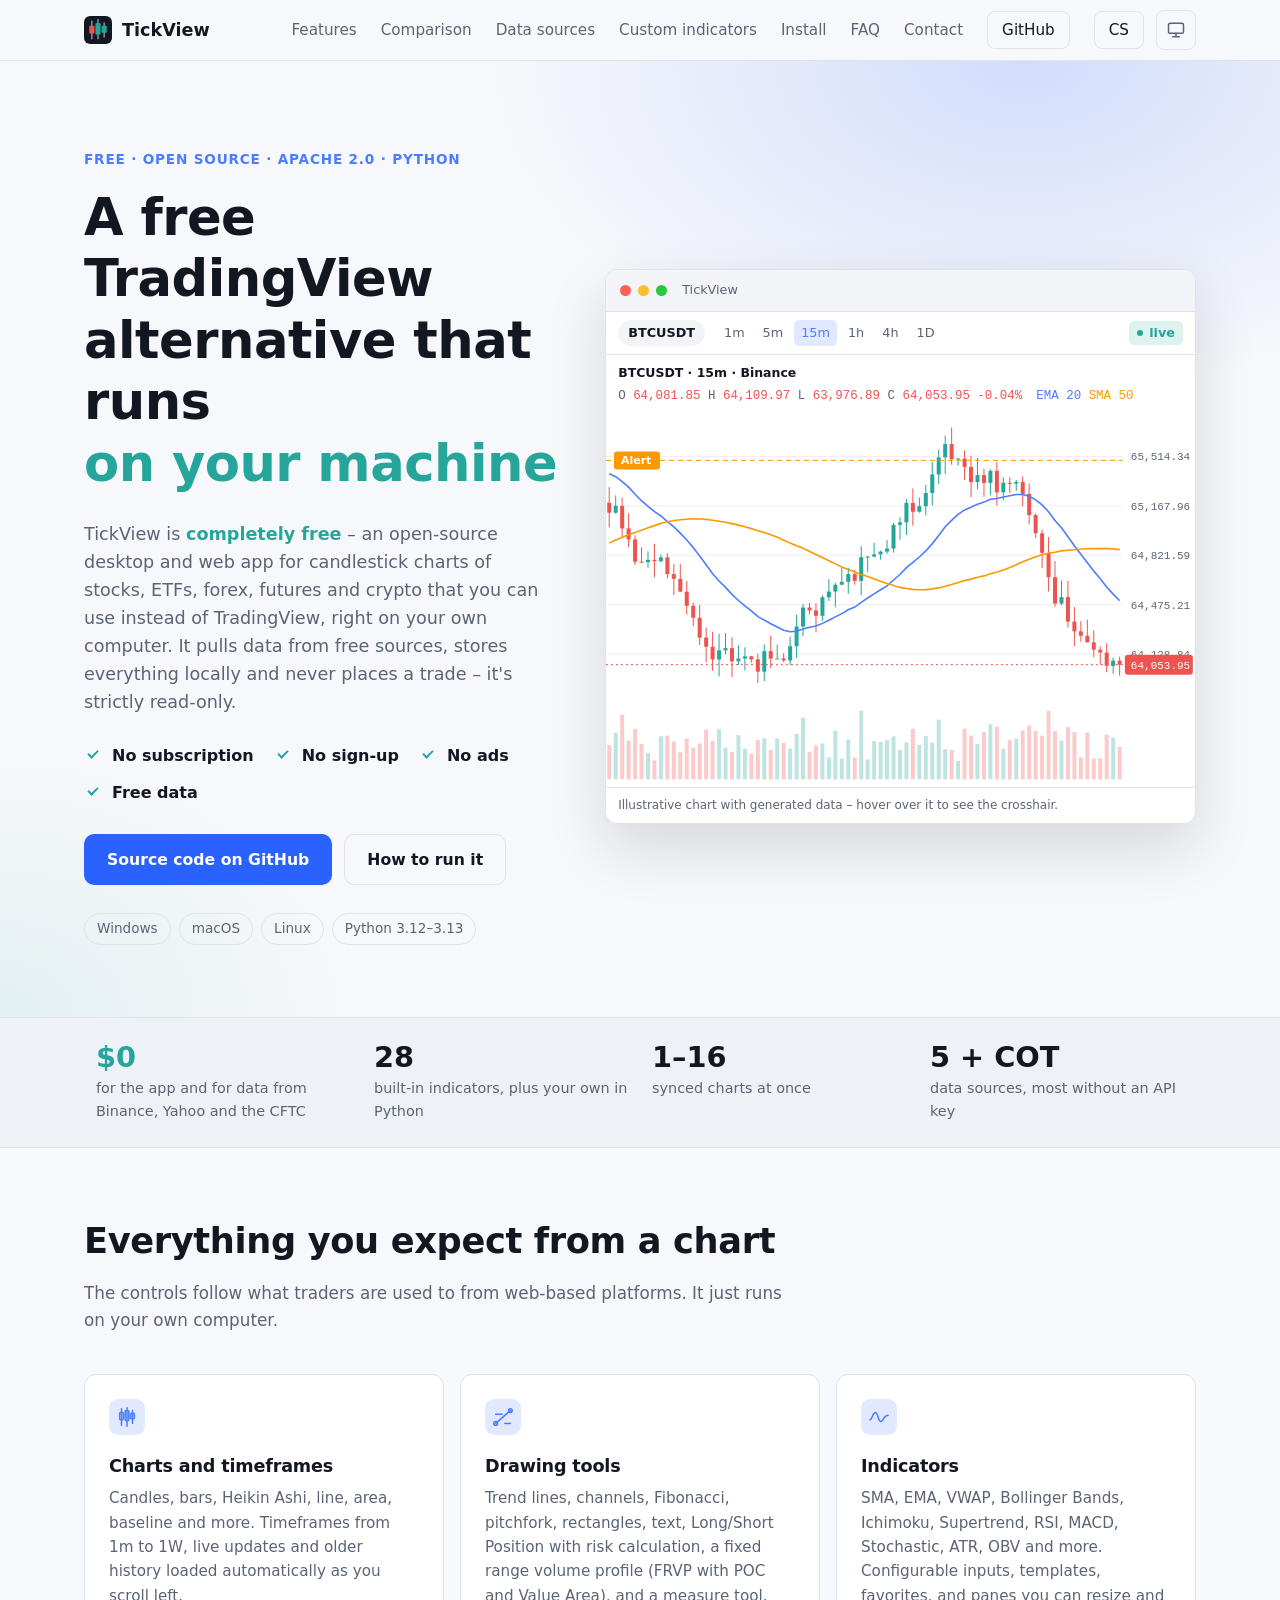
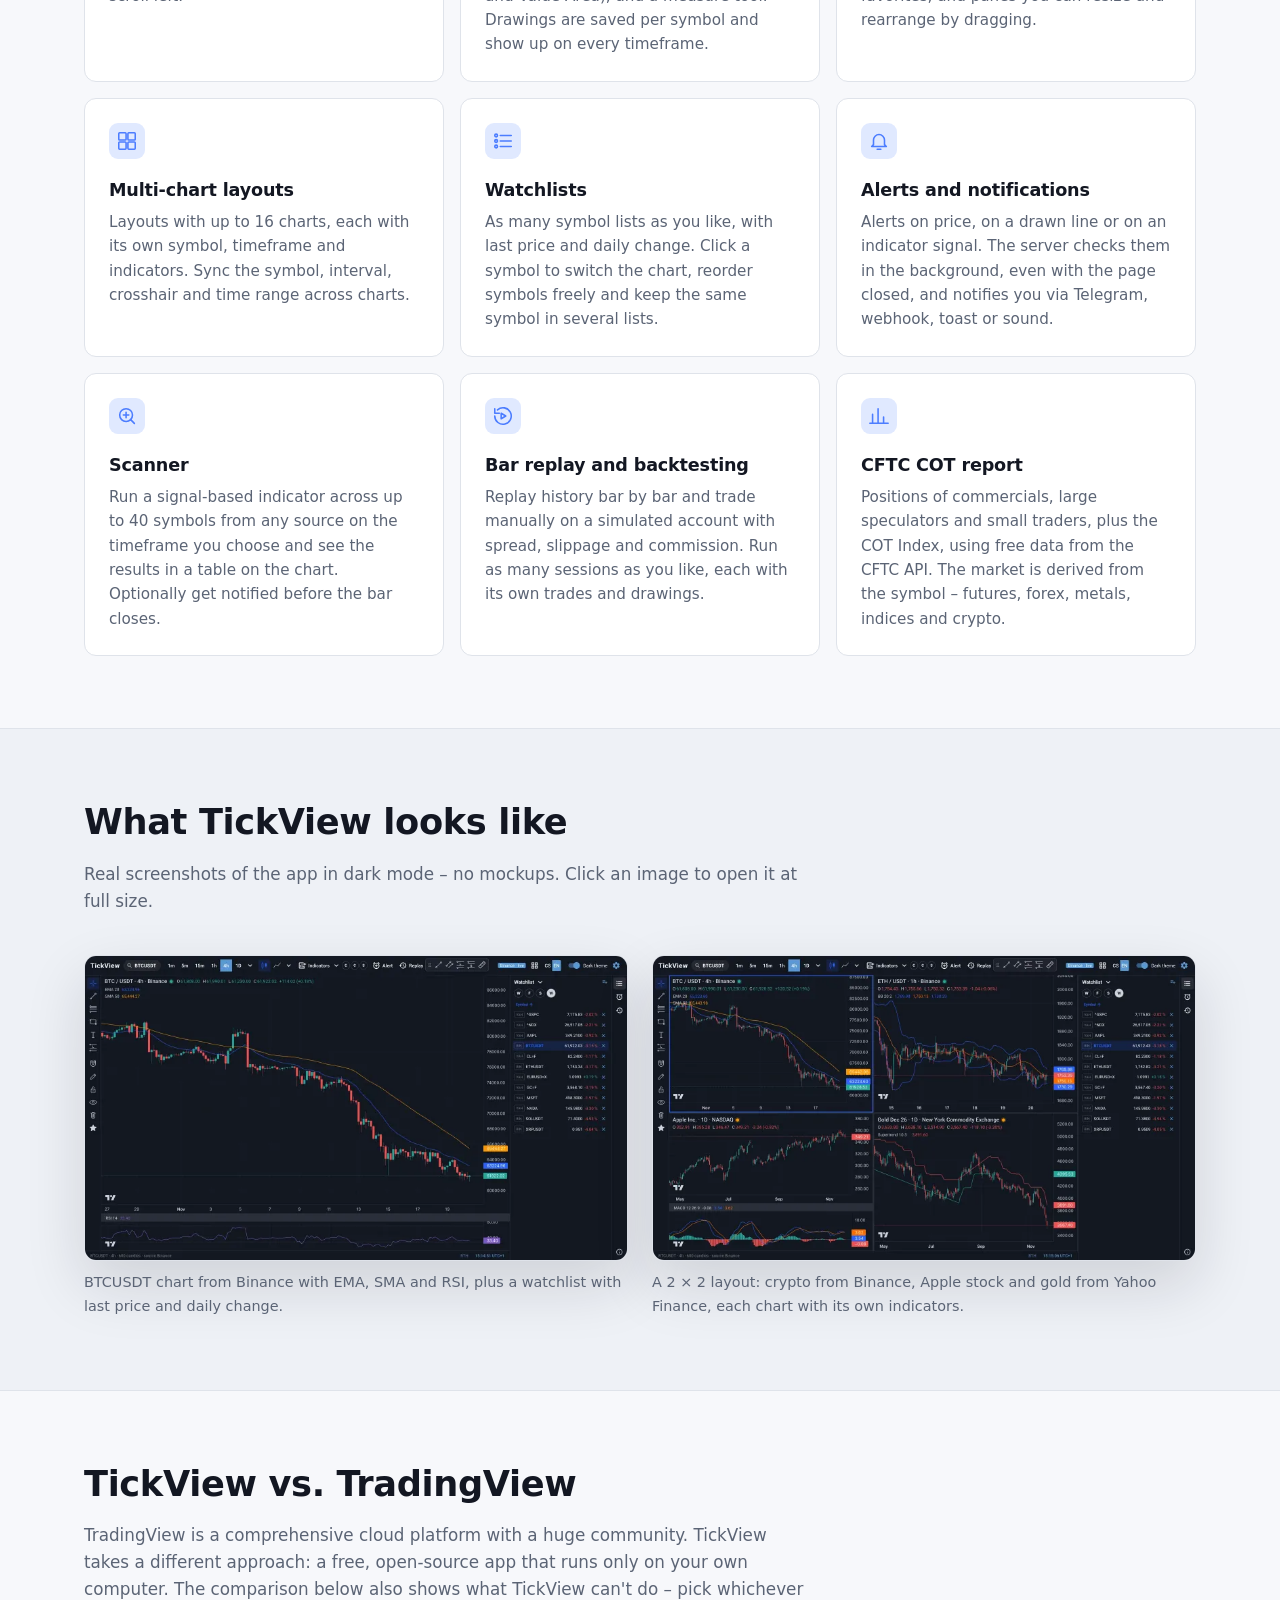
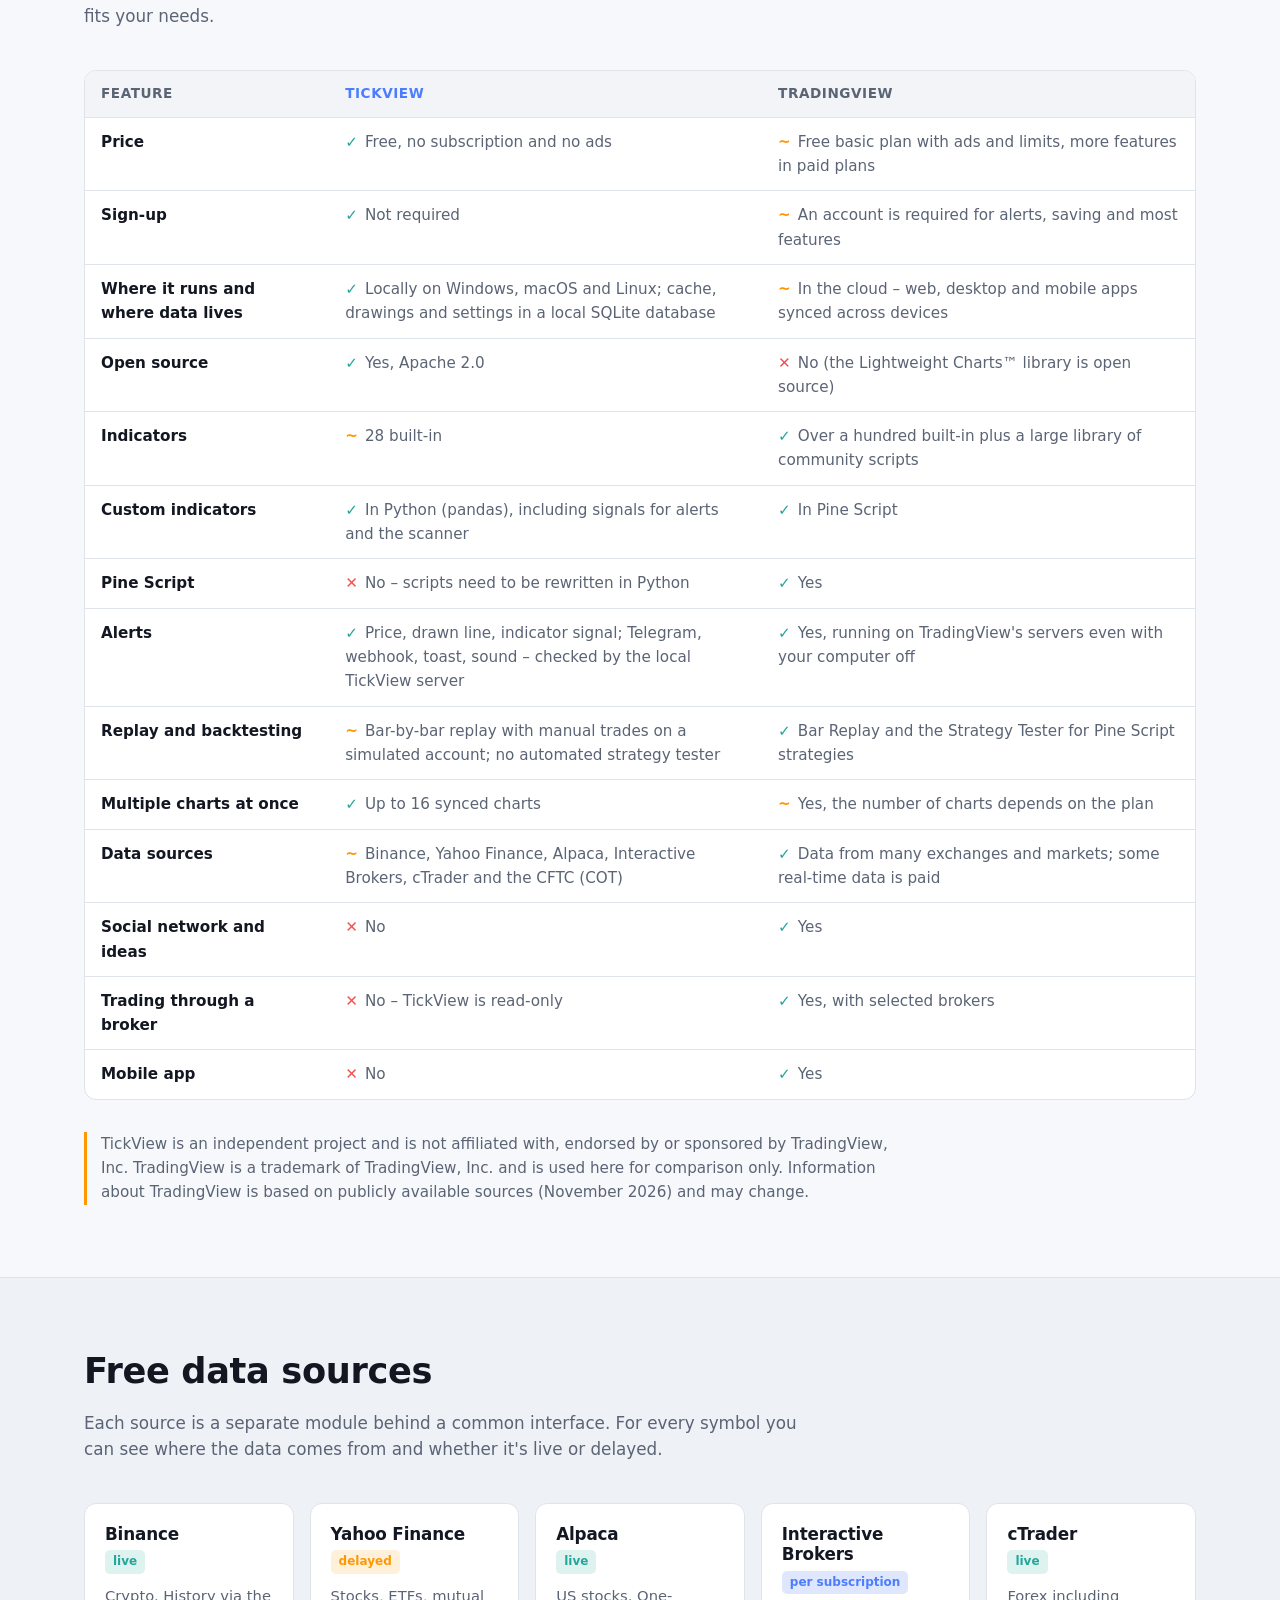
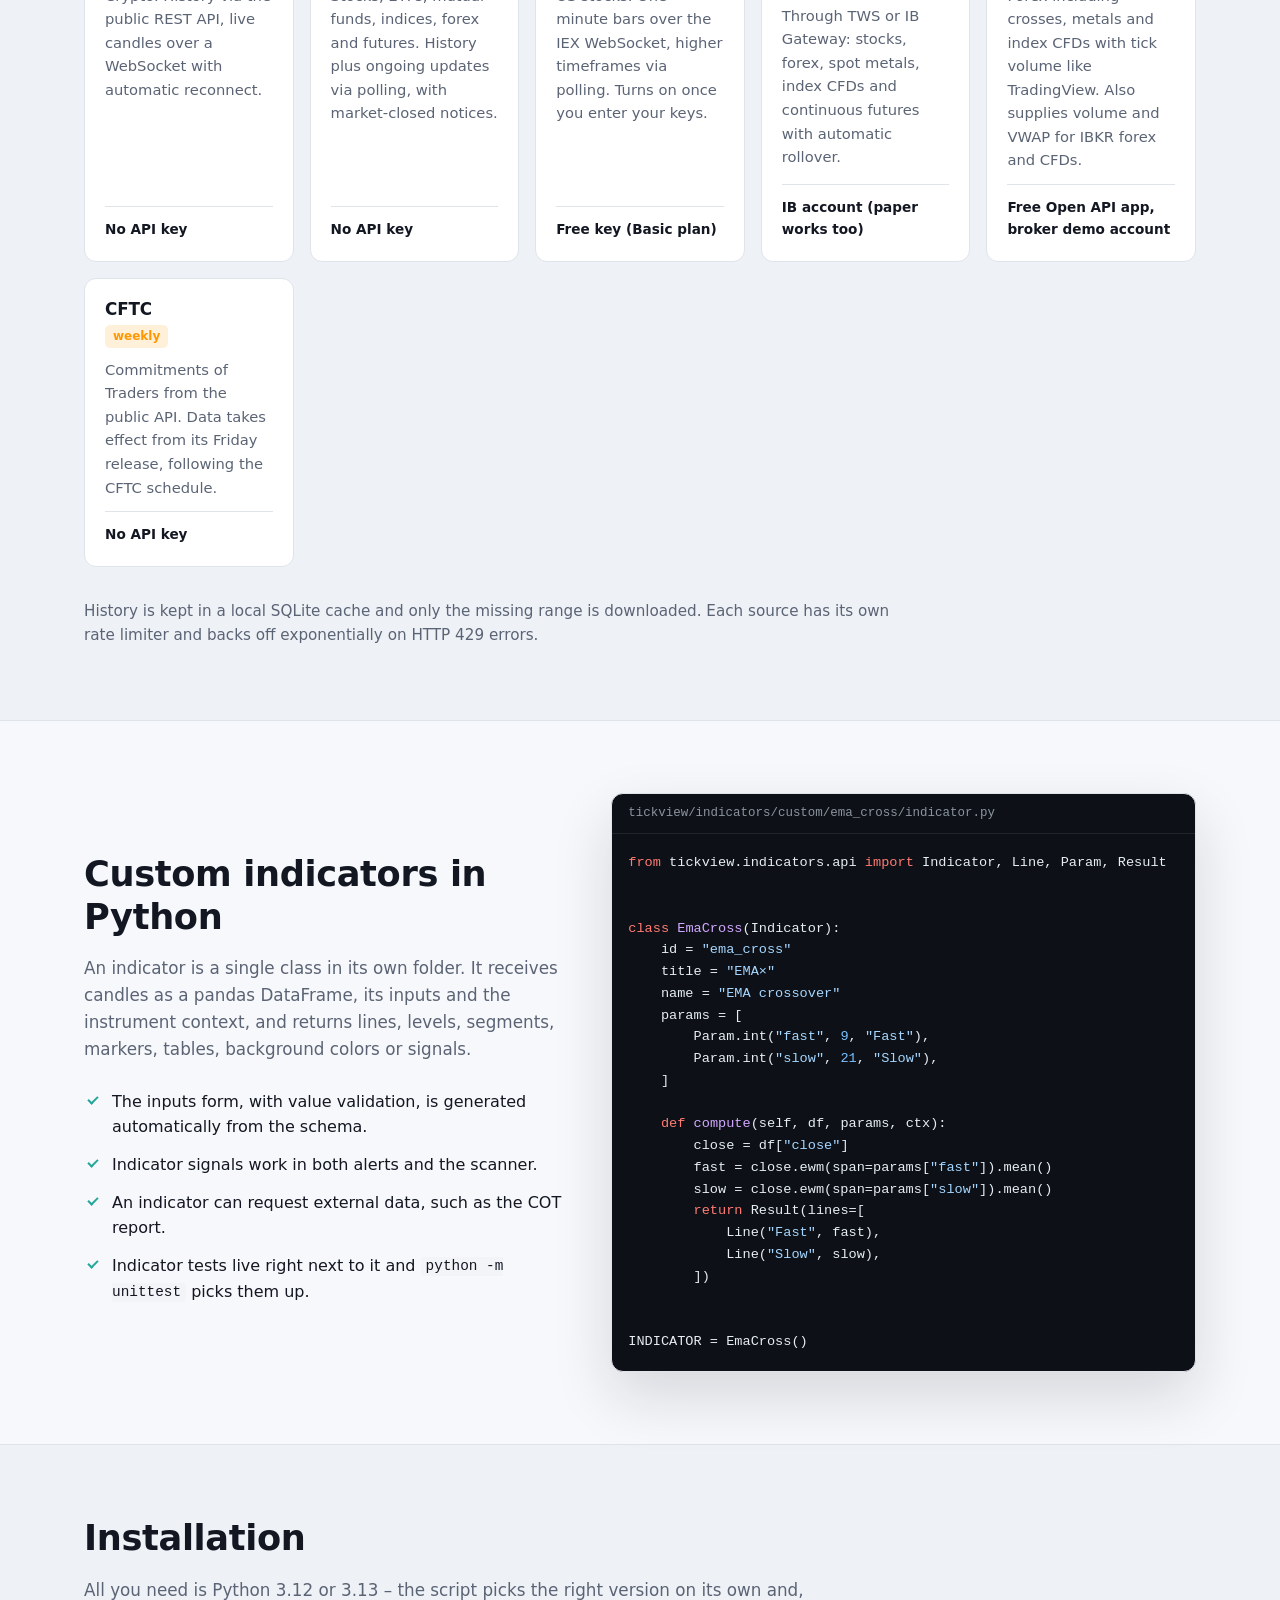
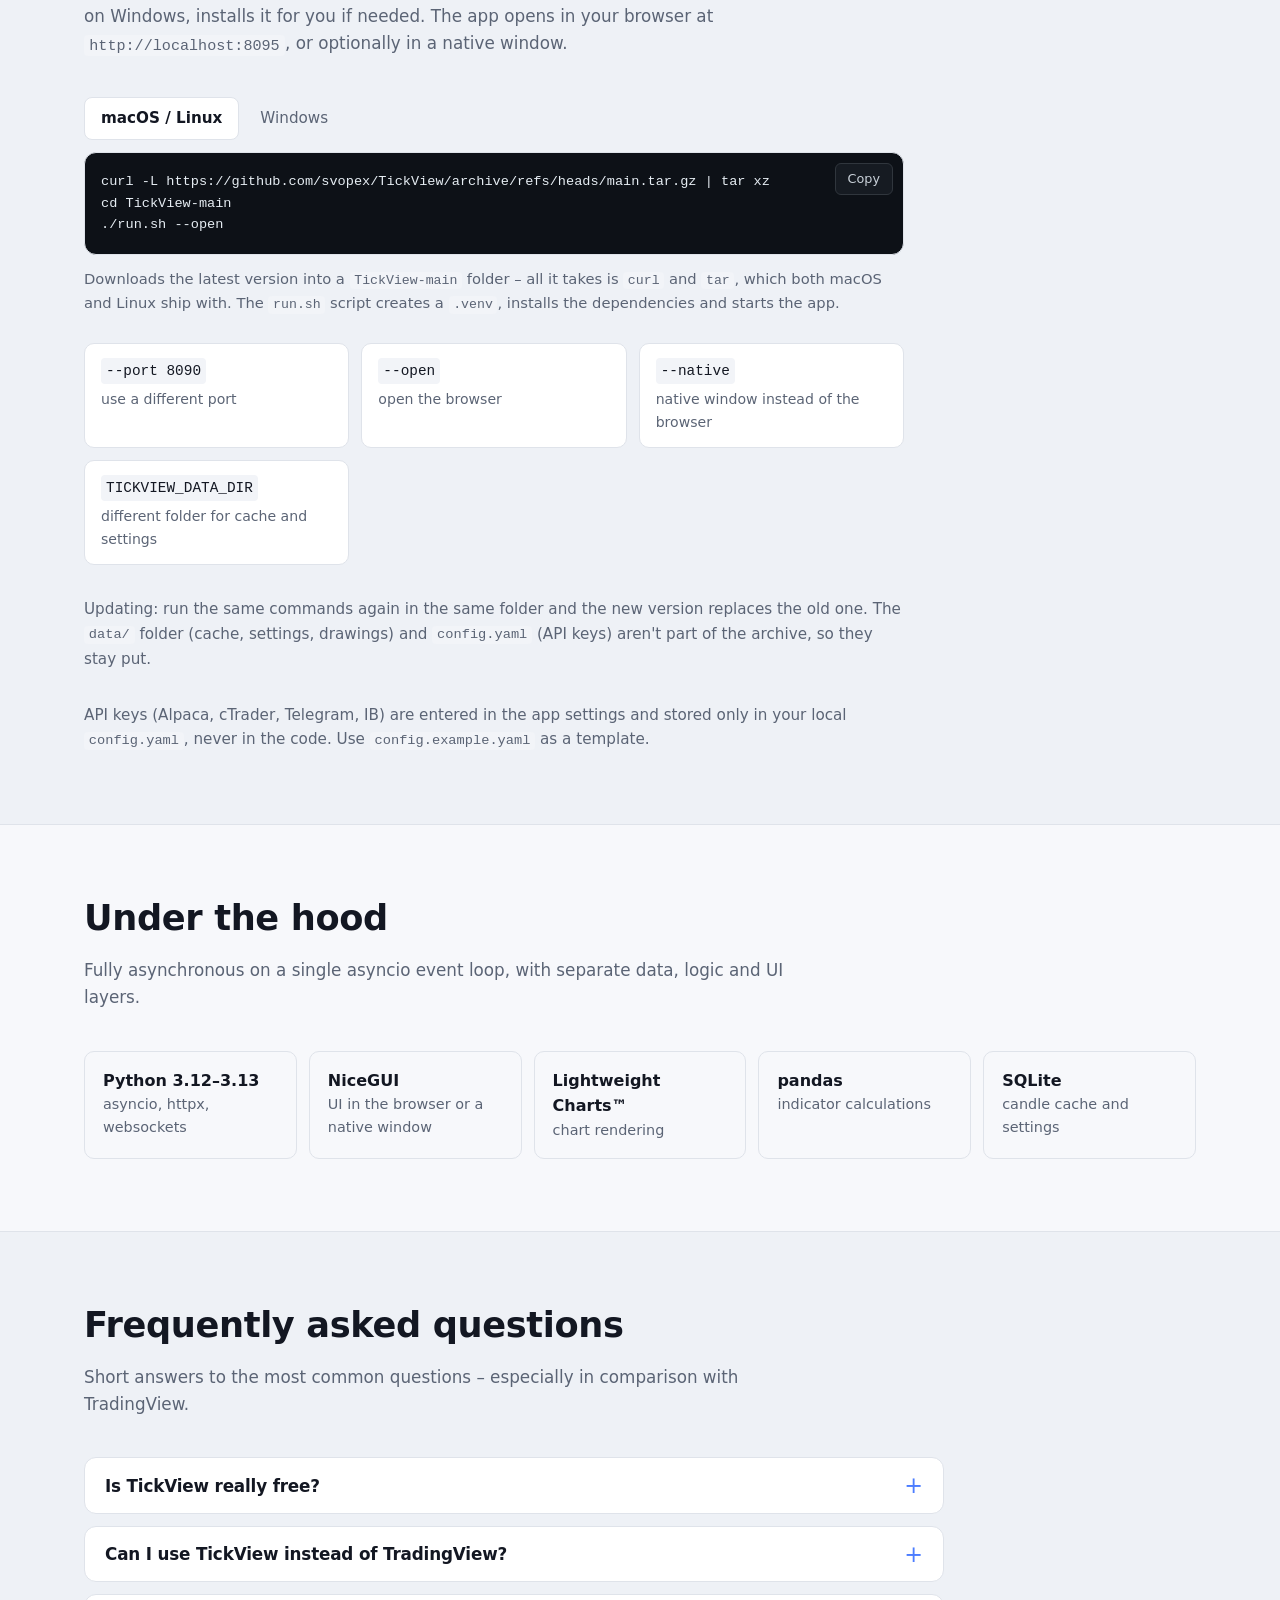
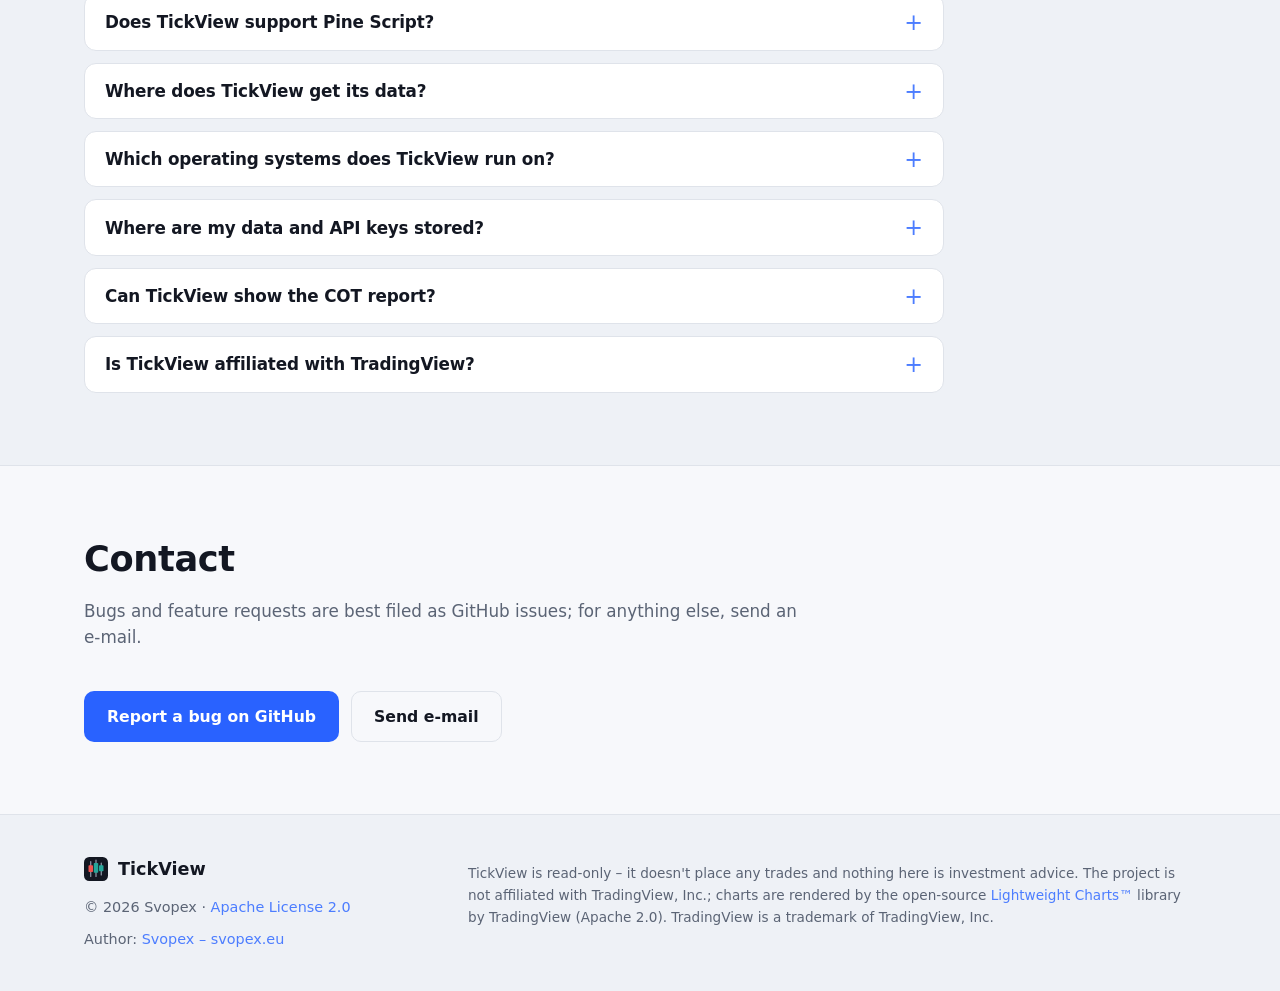
==== commit b907d772: "Přidává kreslicí nástroj Fixed range volume profile (FRVP) jako v TradingView s POC, Value Area, vyv" ====
--- a/en/index.html
+++ b/en/index.html
@@ -274,7 +274,7 @@
           <article class="feature">
             <svg class="icon" viewBox="0 0 24 24" aria-hidden="true"><path d="M4 19 20 5"/><circle cx="4" cy="19" r="2"/><circle cx="20" cy="5" r="2"/><path d="M4 9h7M14 19h6"/></svg>
             <h3>Drawing tools</h3>
-            <p>Trend lines, channels, Fibonacci, pitchfork, rectangles, text, Long/Short Position with risk calculation, and a measure tool. Drawings are saved per symbol and show up on every timeframe.</p>
+            <p>Trend lines, channels, Fibonacci, pitchfork, rectangles, text, Long/Short Position with risk calculation, a fixed range volume profile (FRVP with POC and Value Area), and a measure tool. Drawings are saved per symbol and show up on every timeframe.</p>
           </article>
           <article class="feature">
             <svg class="icon" viewBox="0 0 24 24" aria-hidden="true"><path d="M2 15c3 0 3-8 6-8s3 10 6 10 3-7 8-7"/></svg>
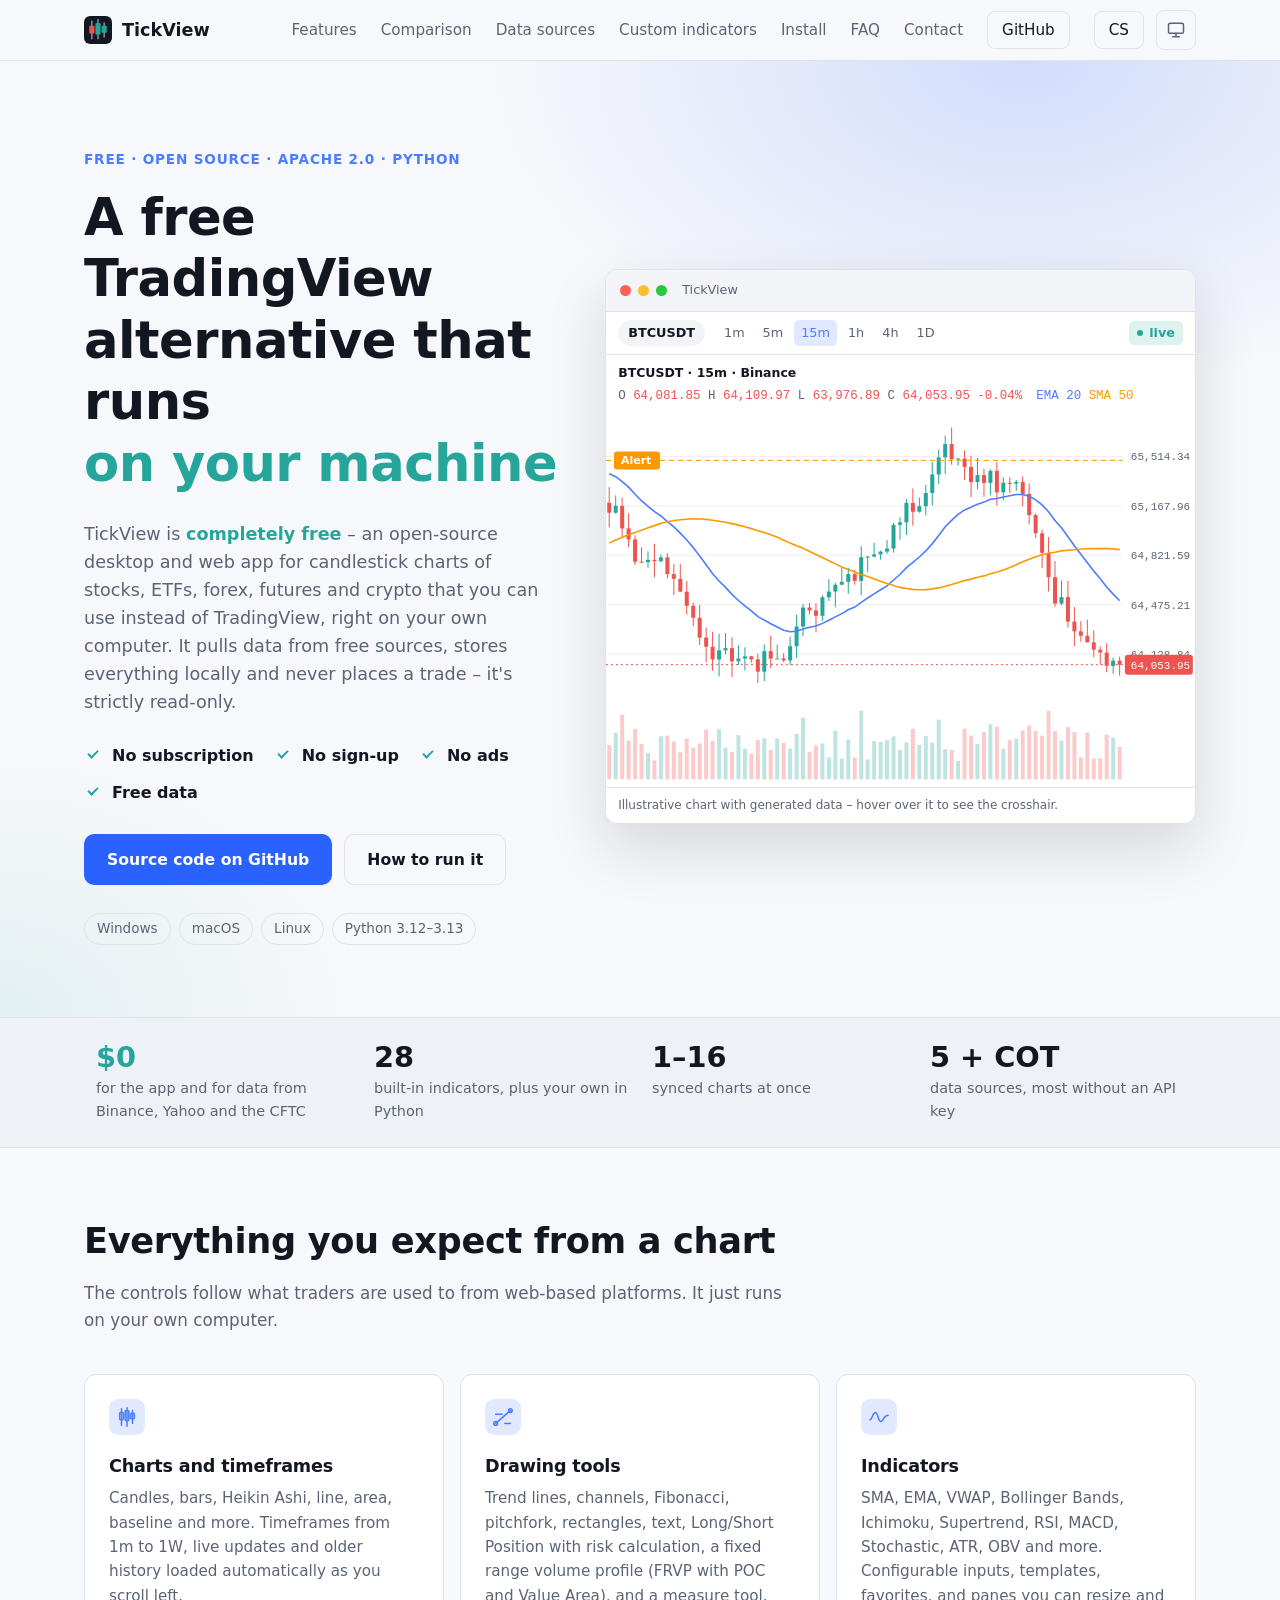
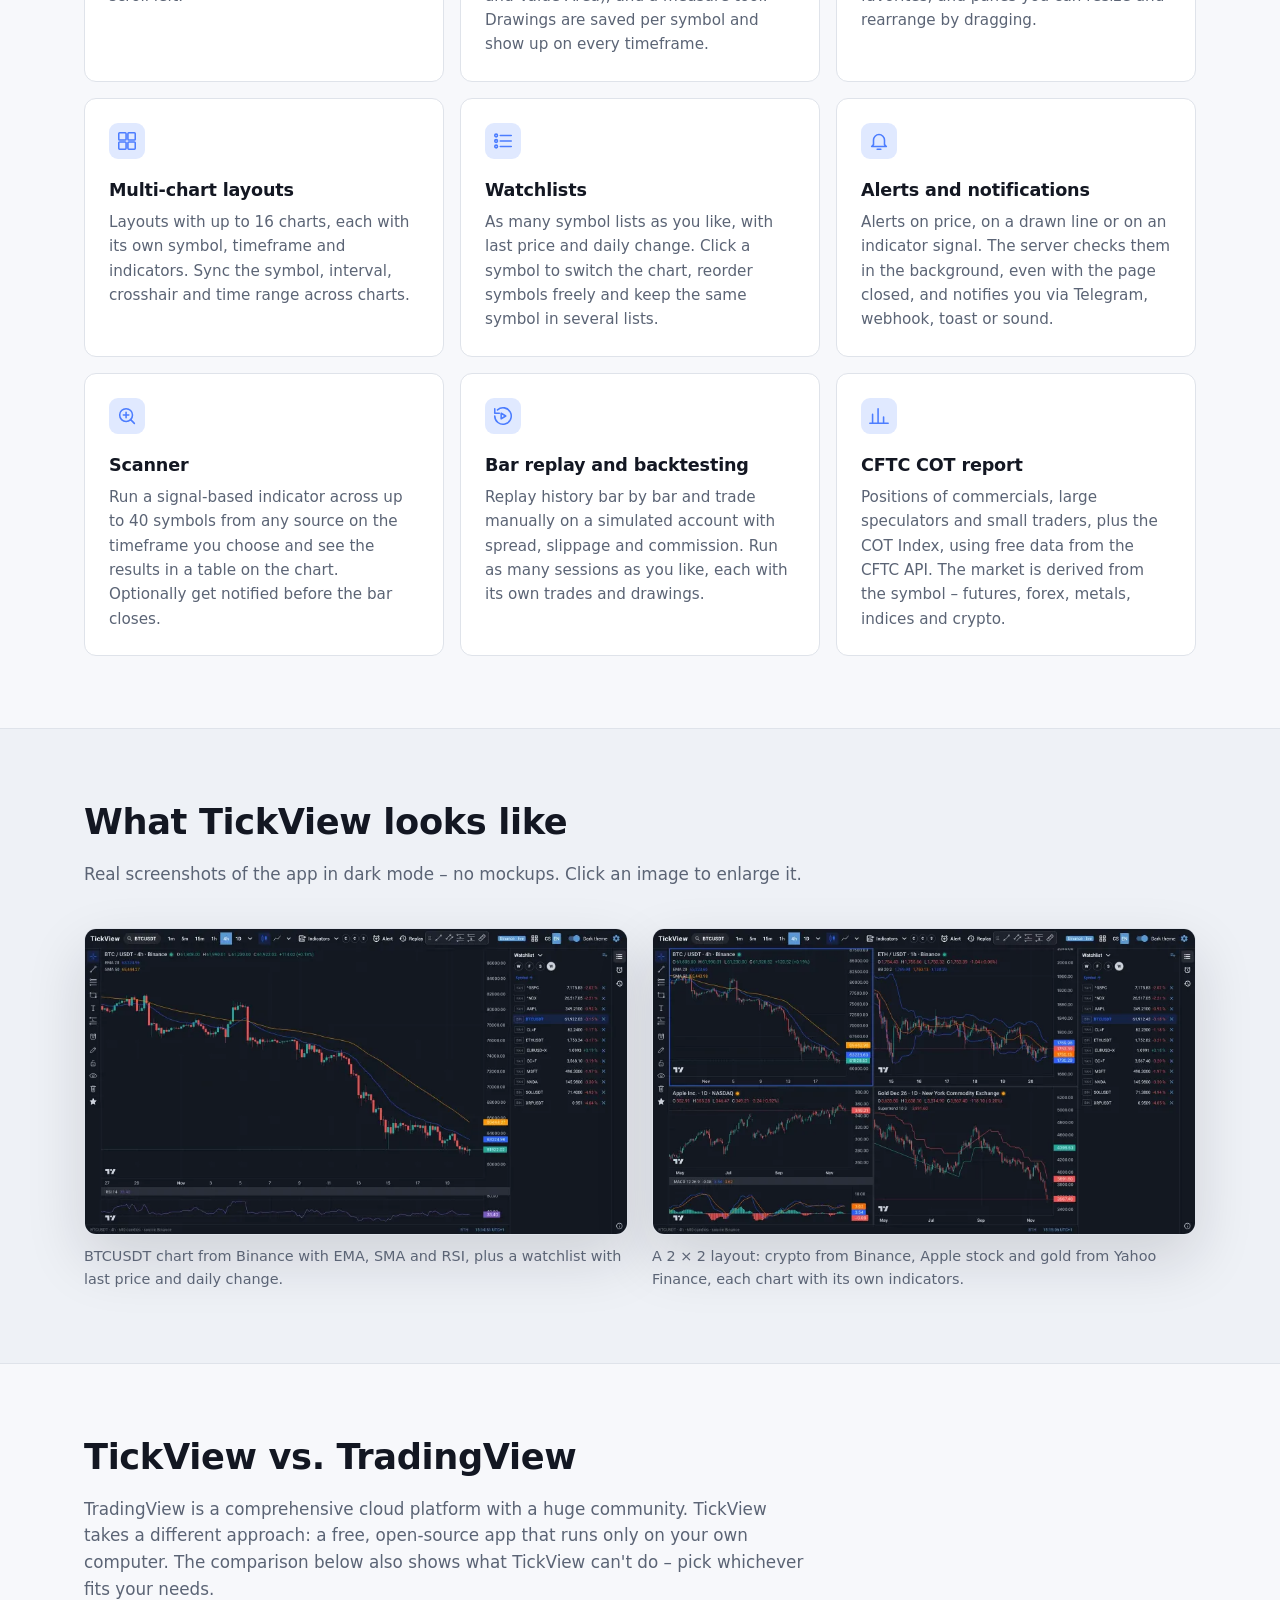
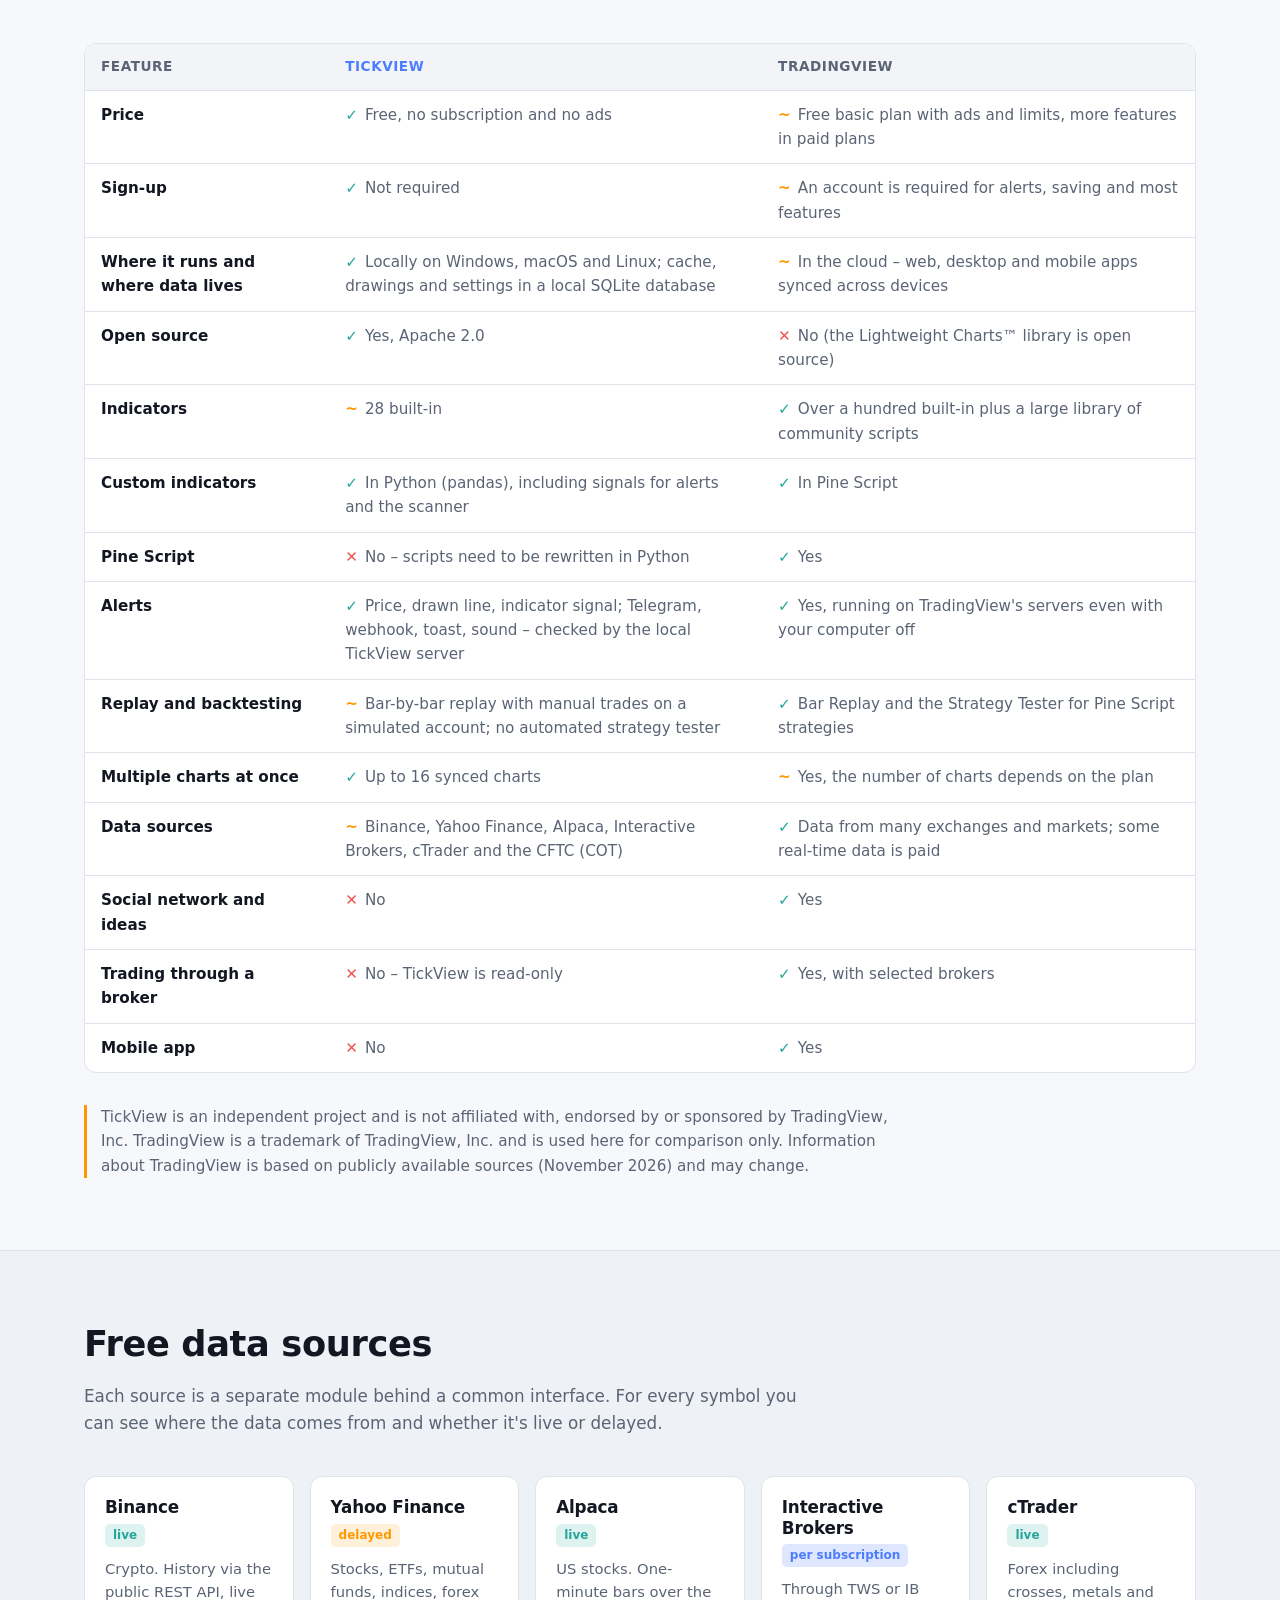
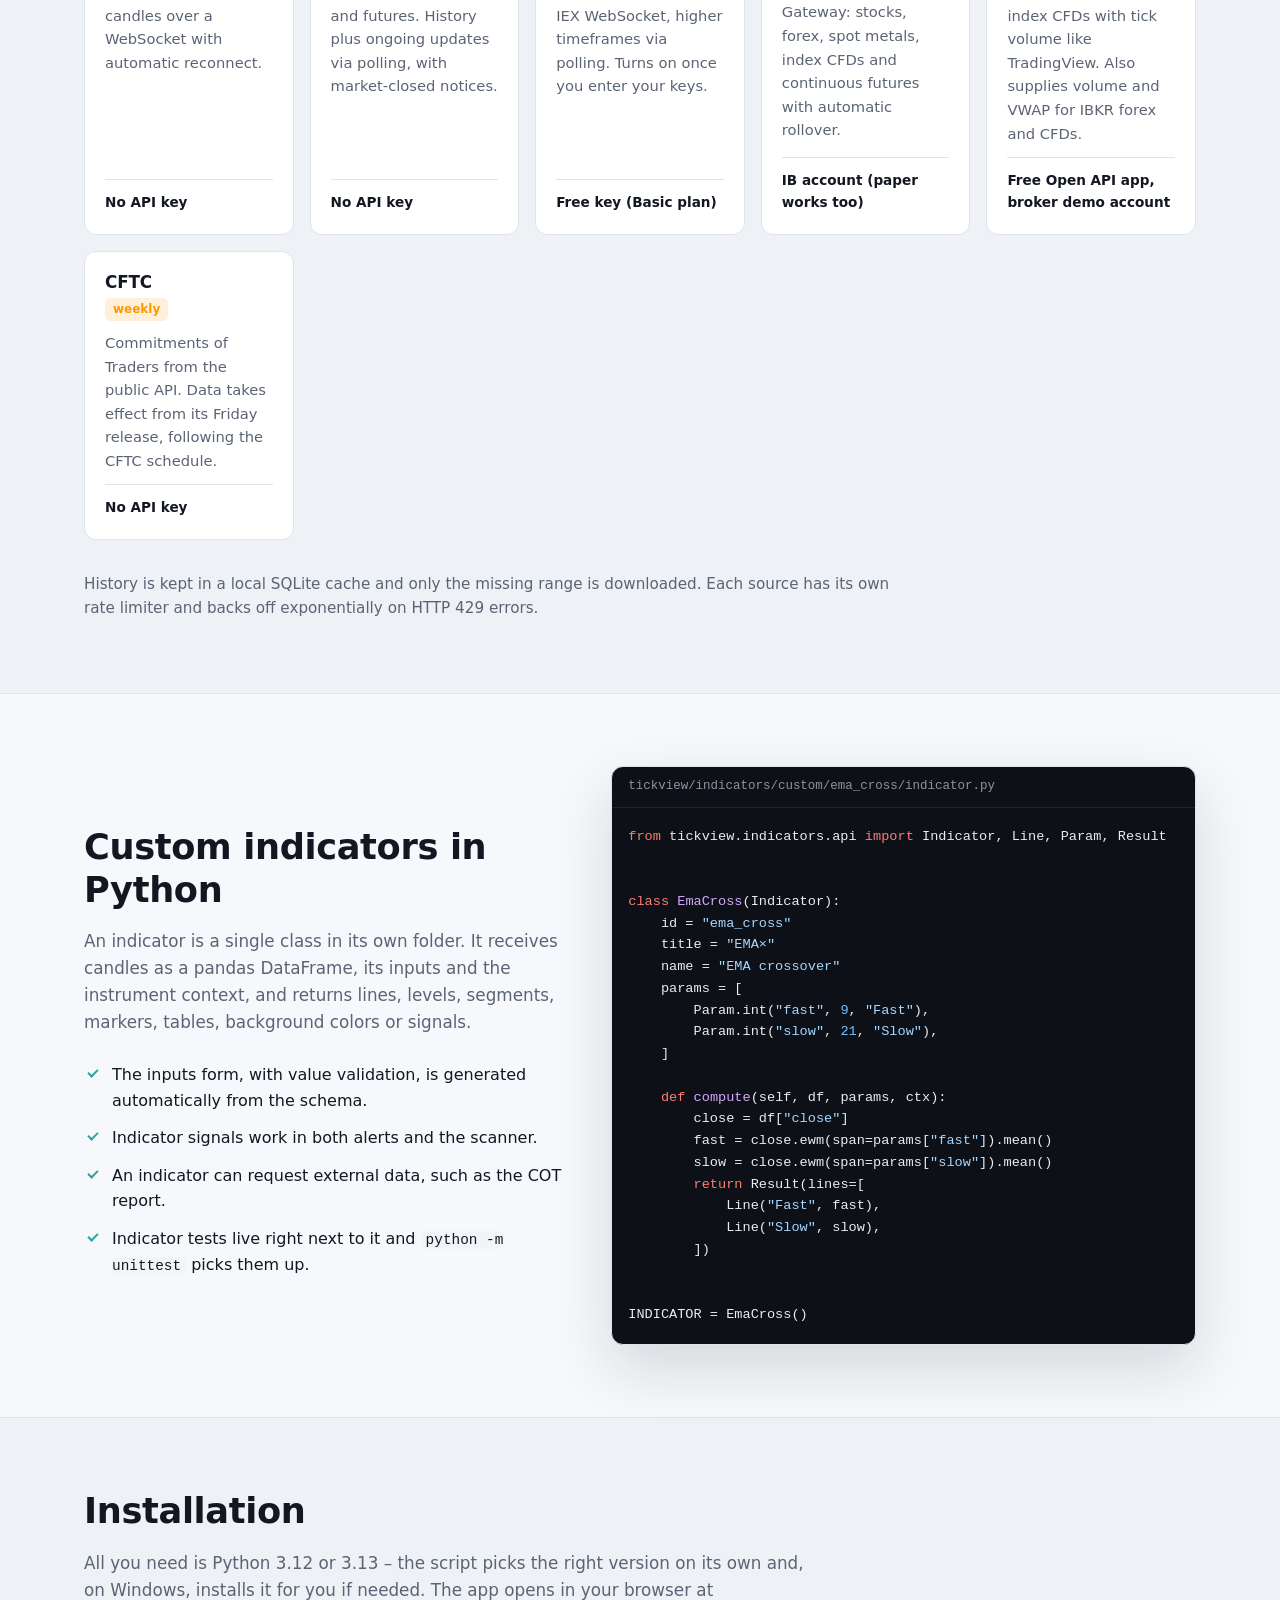
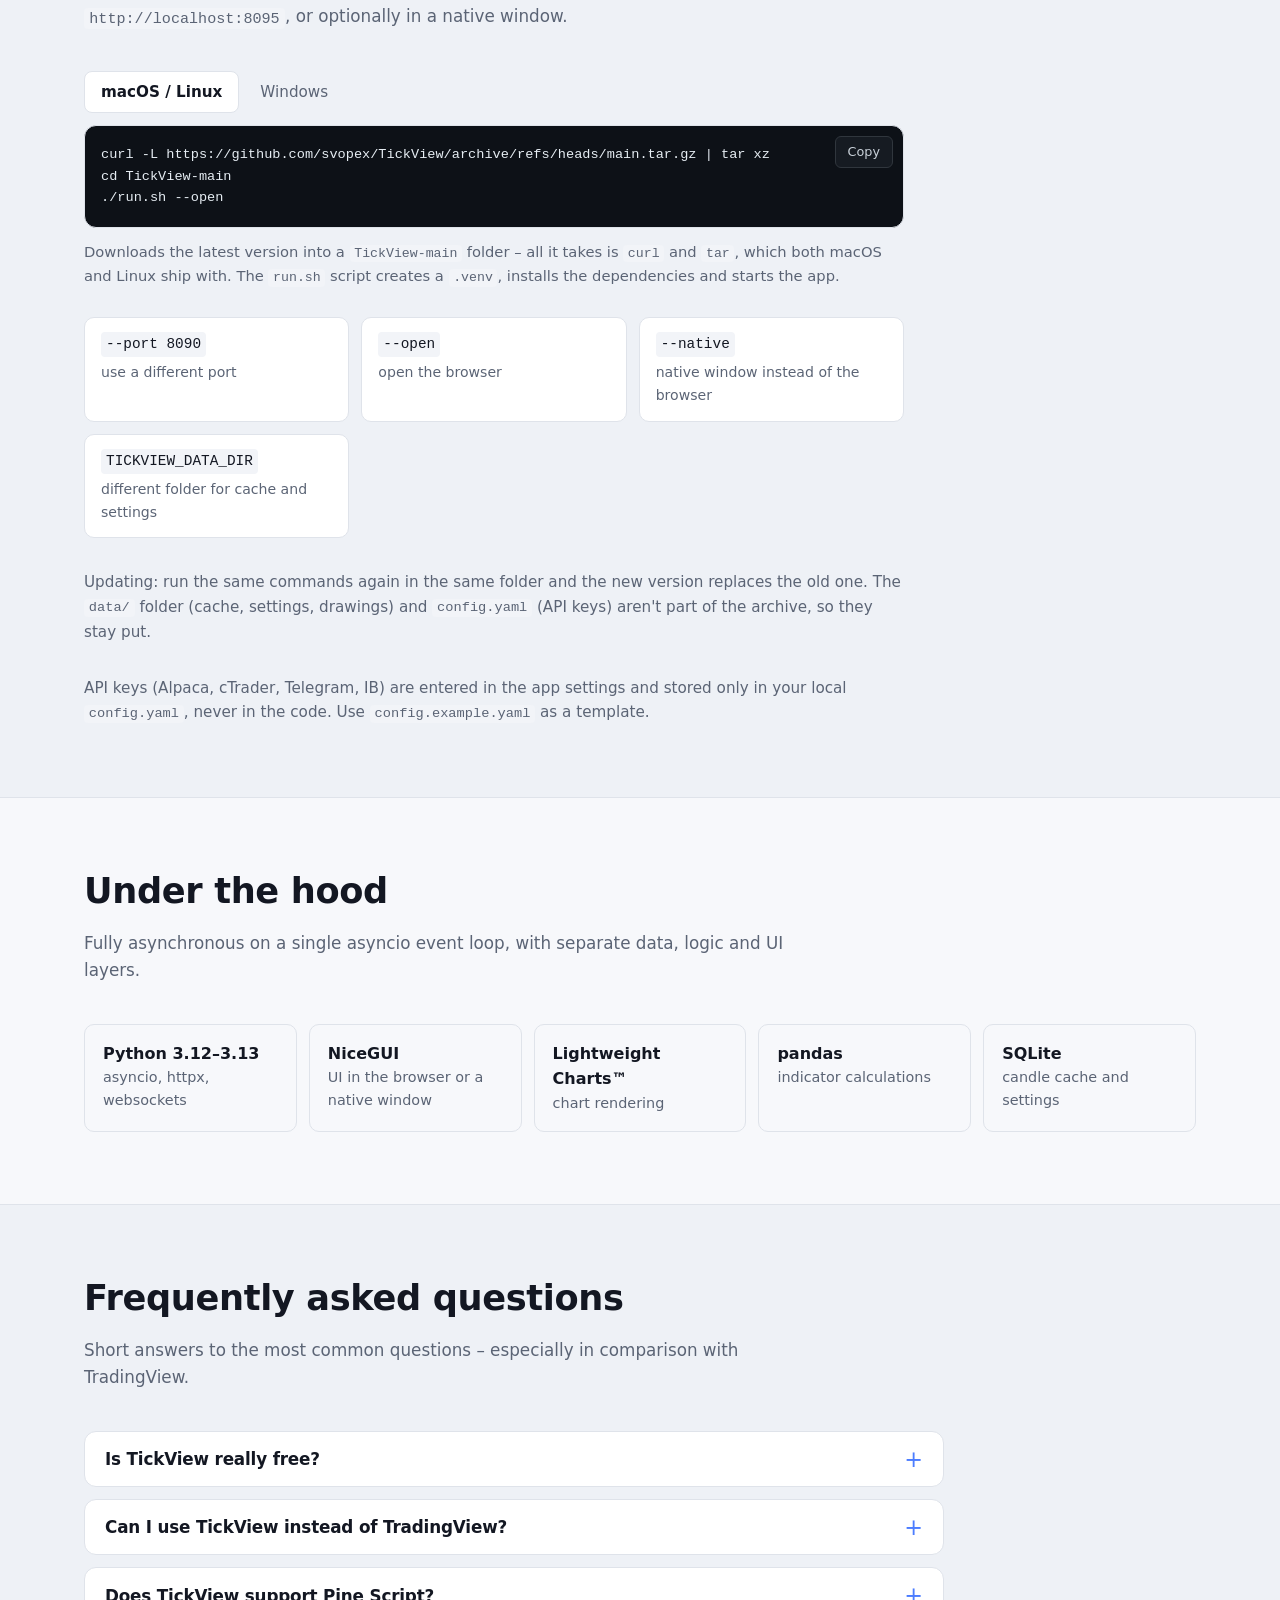
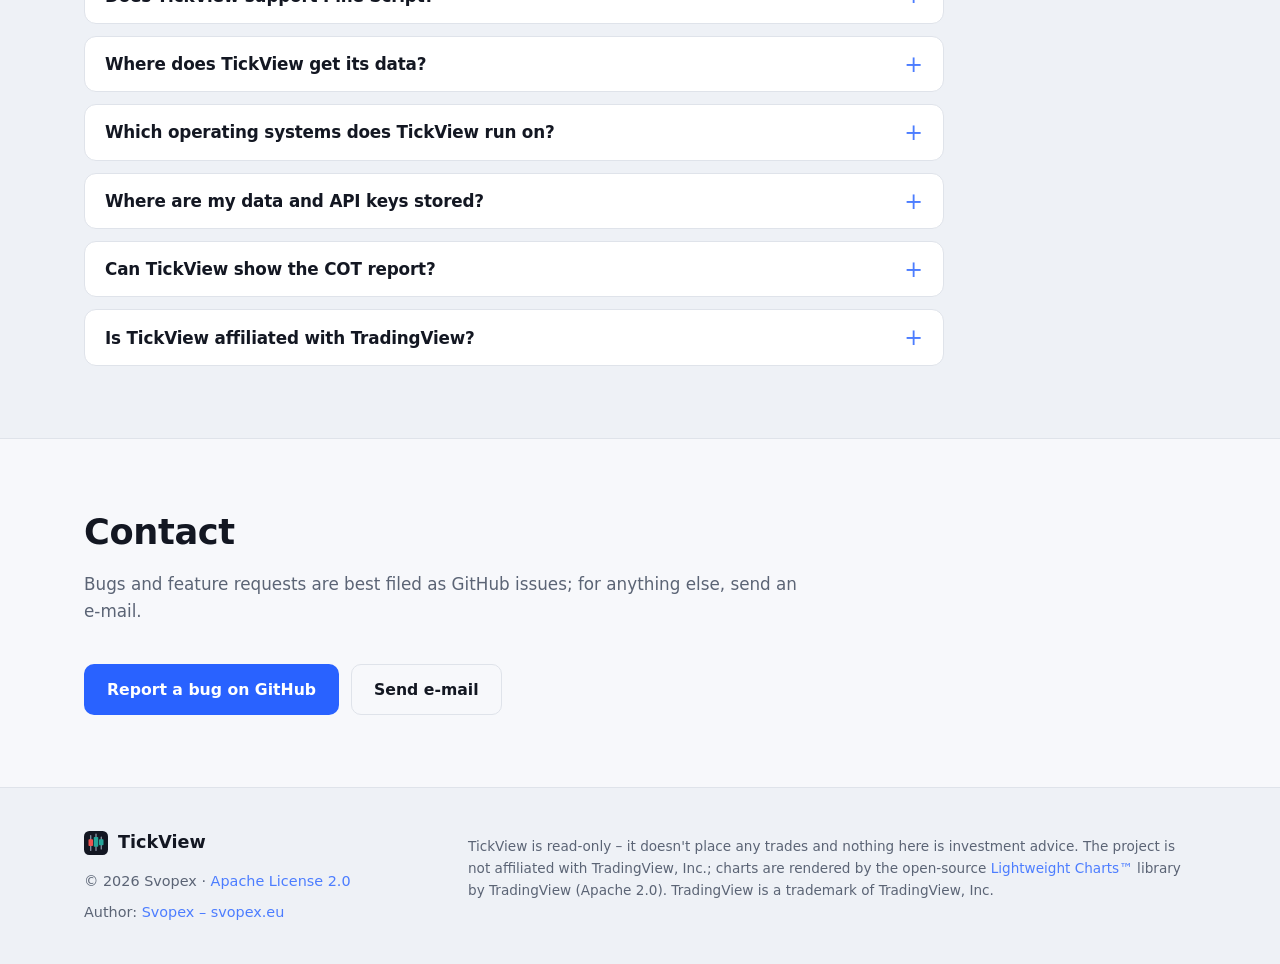
==== commit b9338fc2: "Přidává na webu zvětšení snímků aplikace v překryvu s křížkem pro zavření vpravo nahoře." ====
--- a/en/index.html
+++ b/en/index.html
@@ -36,9 +36,9 @@
   <link rel="icon" href="../site/favicon.svg" type="image/svg+xml">
   <!-- ?v= obchází cache prohlížeče (GitHub Pages: max-age 10 min) – při změně souborů v site/ zvýšit v obou HTML.
        theme.js je záměrně bez defer: motiv se musí nastavit před vykreslením, jinak stránka problikne. -->
-  <script src="../site/theme.js?v=8"></script>
-  <link rel="stylesheet" href="../site/style.css?v=8">
-  <script src="../site/script.js?v=8" defer></script>
+  <script src="../site/theme.js?v=9"></script>
+  <link rel="stylesheet" href="../site/style.css?v=9">
+  <script src="../site/script.js?v=9" defer></script>
   <!-- Strukturovaná data pro vyhledávače (JSON-LD): aplikace; data, ne spustitelný skript -->
   <script type="application/ld+json">
   {
@@ -320,7 +320,7 @@
       <div class="container">
         <header class="section-head">
           <h2>What TickView looks like</h2>
-          <p>Real screenshots of the app in dark mode – no mockups. Click an image to open it at full size.</p>
+          <p>Real screenshots of the app in dark mode – no mockups. Click an image to enlarge it.</p>
         </header>
         <div class="screenshot-grid">
           <figure class="screenshot">
--- a/site/style.css
+++ b/site/style.css
@@ -992,6 +992,50 @@
   font-size: 0.9rem;
 }
 
+/* Zvětšený snímek v překryvu stránky (site/script.js initLightbox):
+   obrázek na střed do 95 % okna, křížek vpravo nahoře nad obrázkem */
+.lightbox {
+  max-width: none;
+  max-height: none;
+  padding: 0;
+  border: 1px solid var(--border);
+  border-radius: var(--radius);
+  background: var(--surface);
+  box-shadow: var(--shadow);
+  overflow: hidden;
+}
+
+.lightbox::backdrop {
+  background: rgba(0, 0, 0, 0.75);
+}
+
+.lightbox-image {
+  display: block;
+  max-width: 95vw;
+  max-height: 95vh;
+}
+
+.lightbox-close {
+  position: absolute;
+  top: 10px;
+  right: 10px;
+  width: 40px;
+  height: 40px;
+  border: 1px solid rgba(255, 255, 255, 0.25);
+  border-radius: 50%;
+  background: rgba(19, 23, 34, 0.75);
+  color: #ffffff;
+  font-size: 26px;
+  line-height: 1;
+  cursor: pointer;
+  transition: background 0.15s;
+}
+
+.lightbox-close:hover,
+.lightbox-close:focus-visible {
+  background: var(--accent);
+}
+
 /* Srovnávací tabulka TickView vs. TradingView – na úzkém displeji se posouvá vodorovně */
 .table-wrap {
   overflow-x: auto;
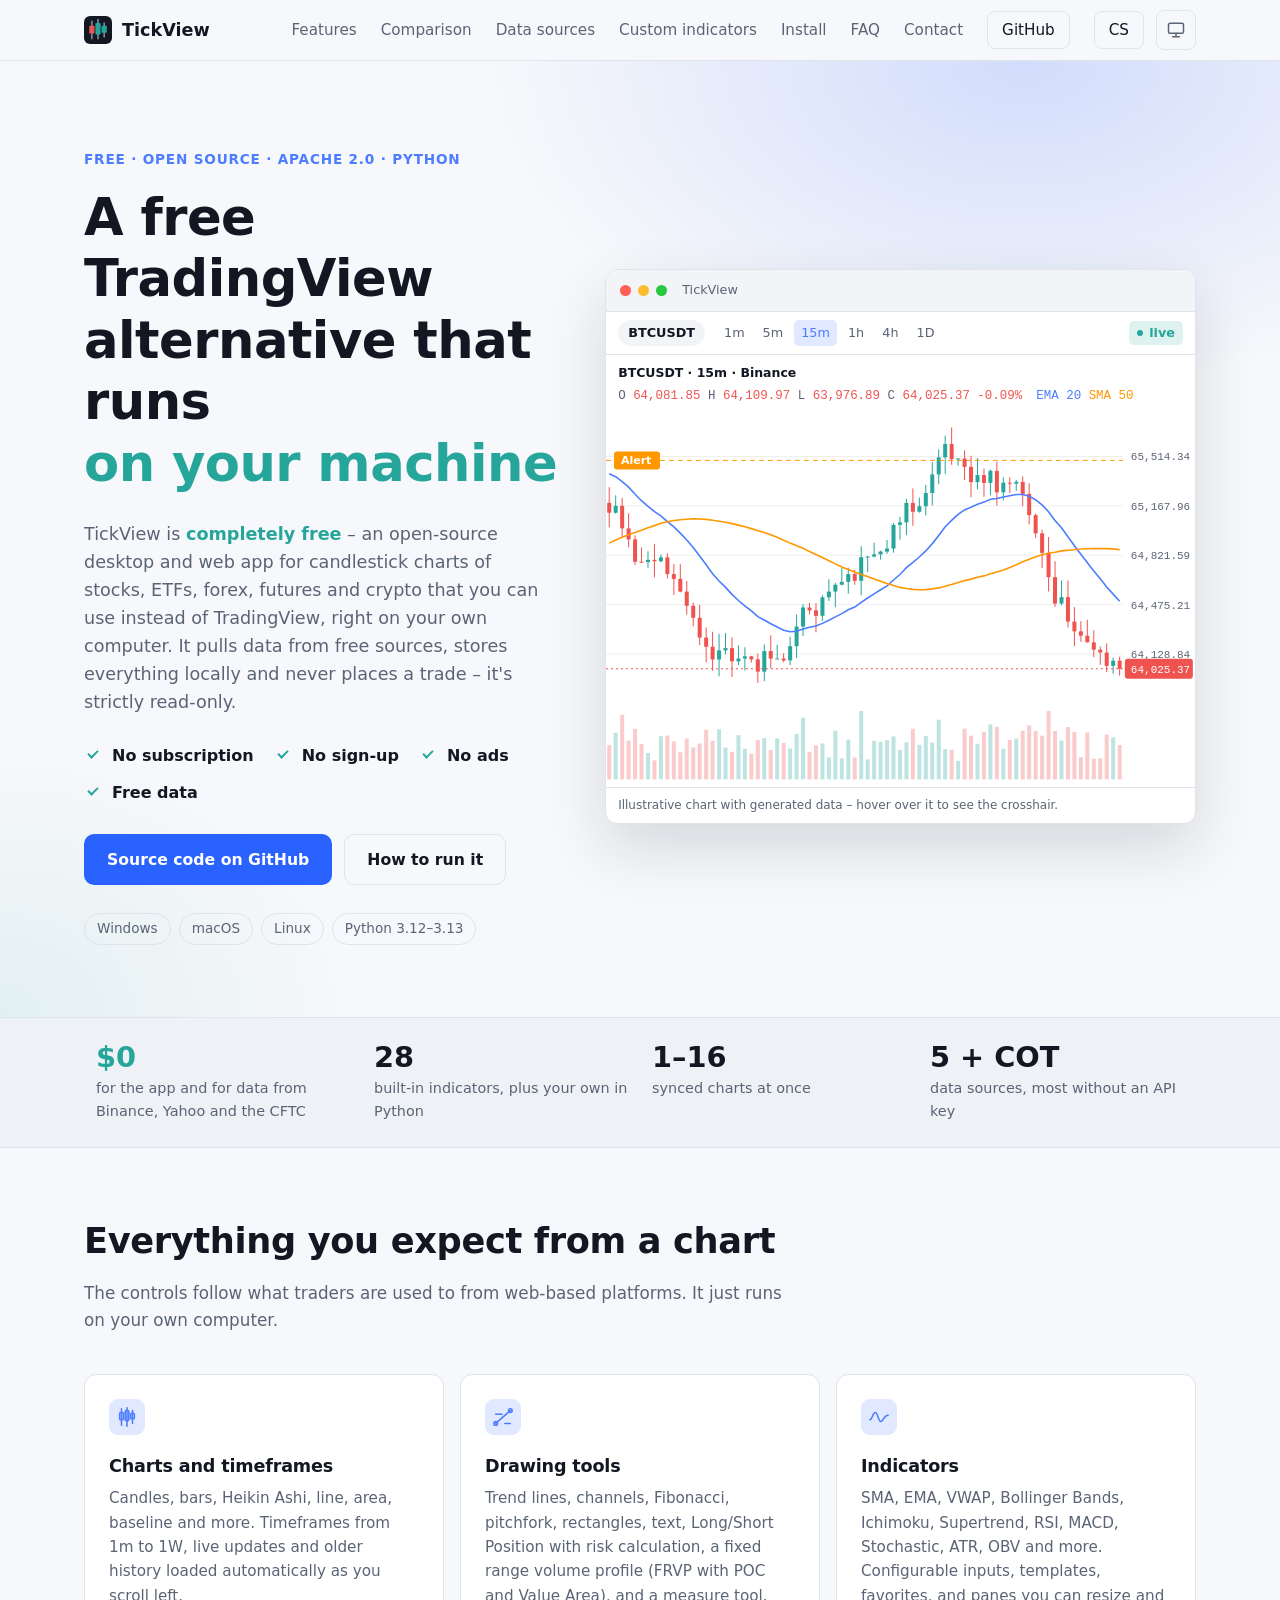
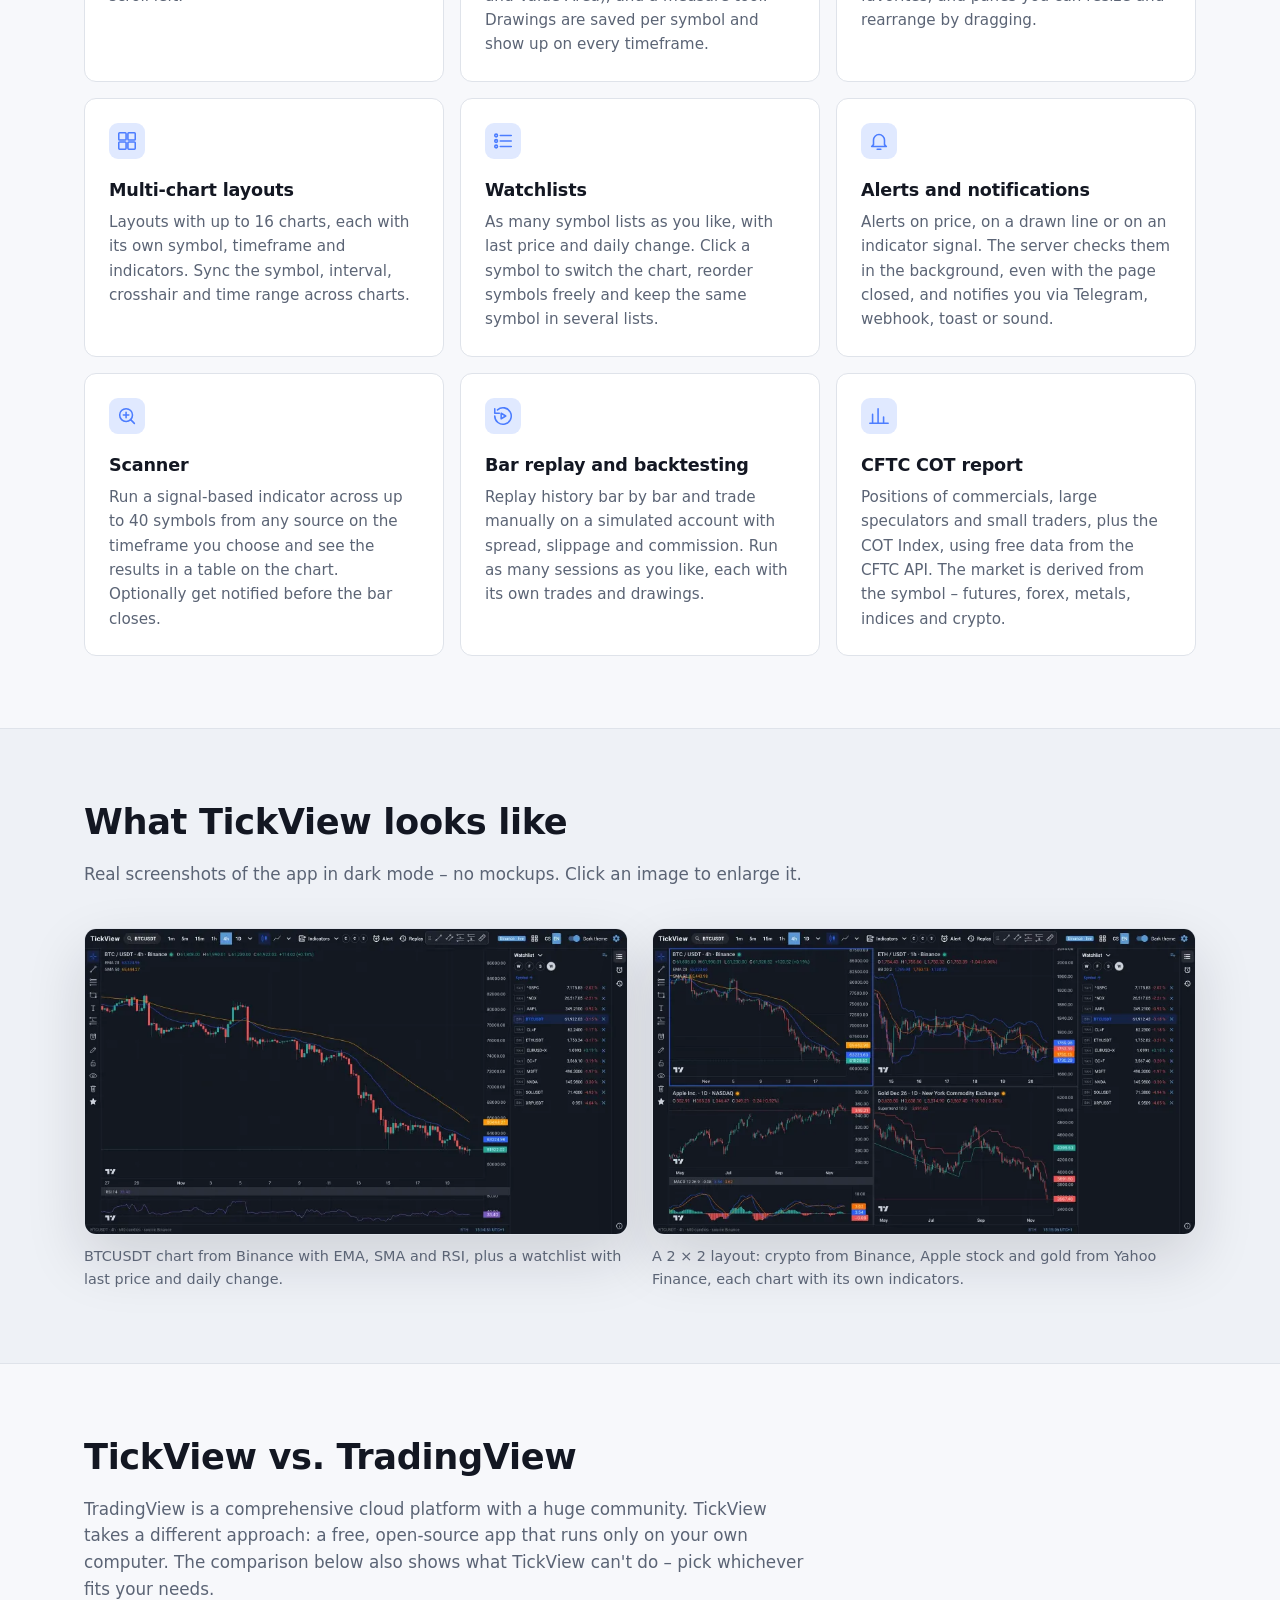
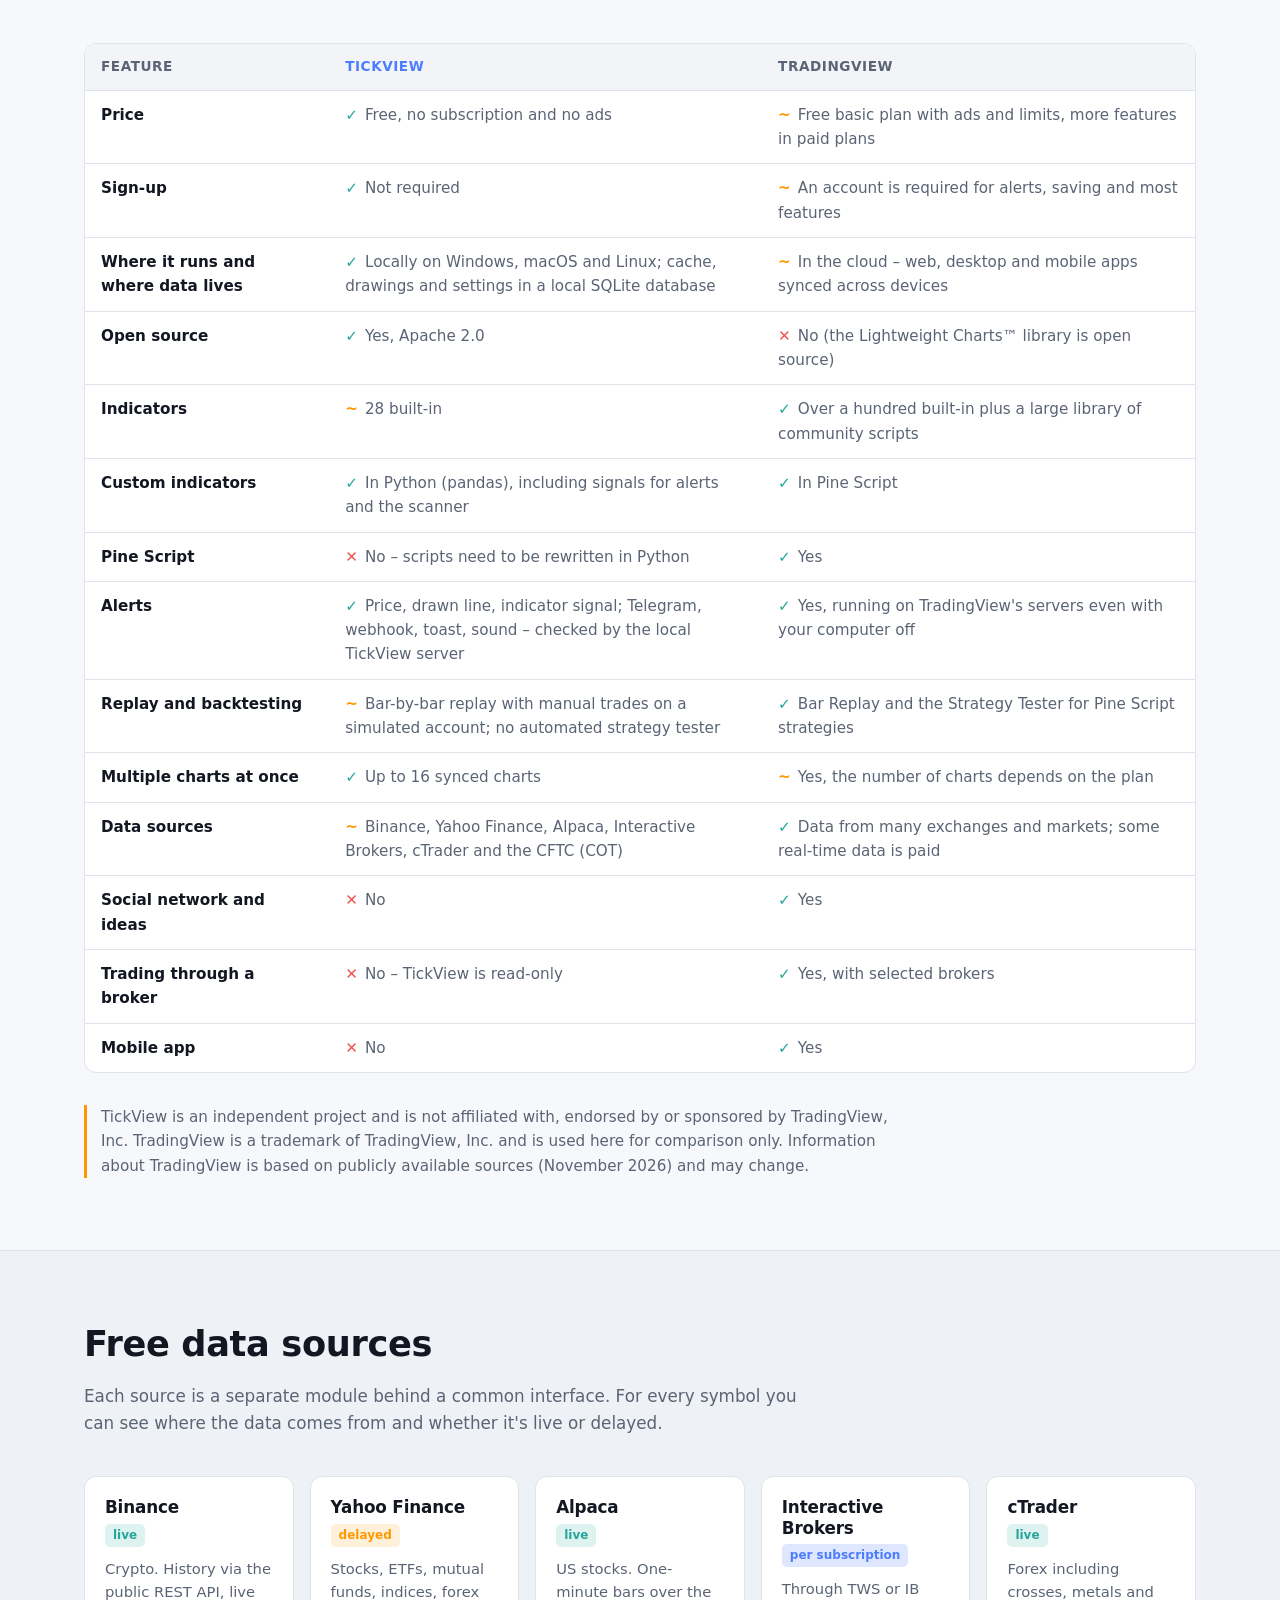
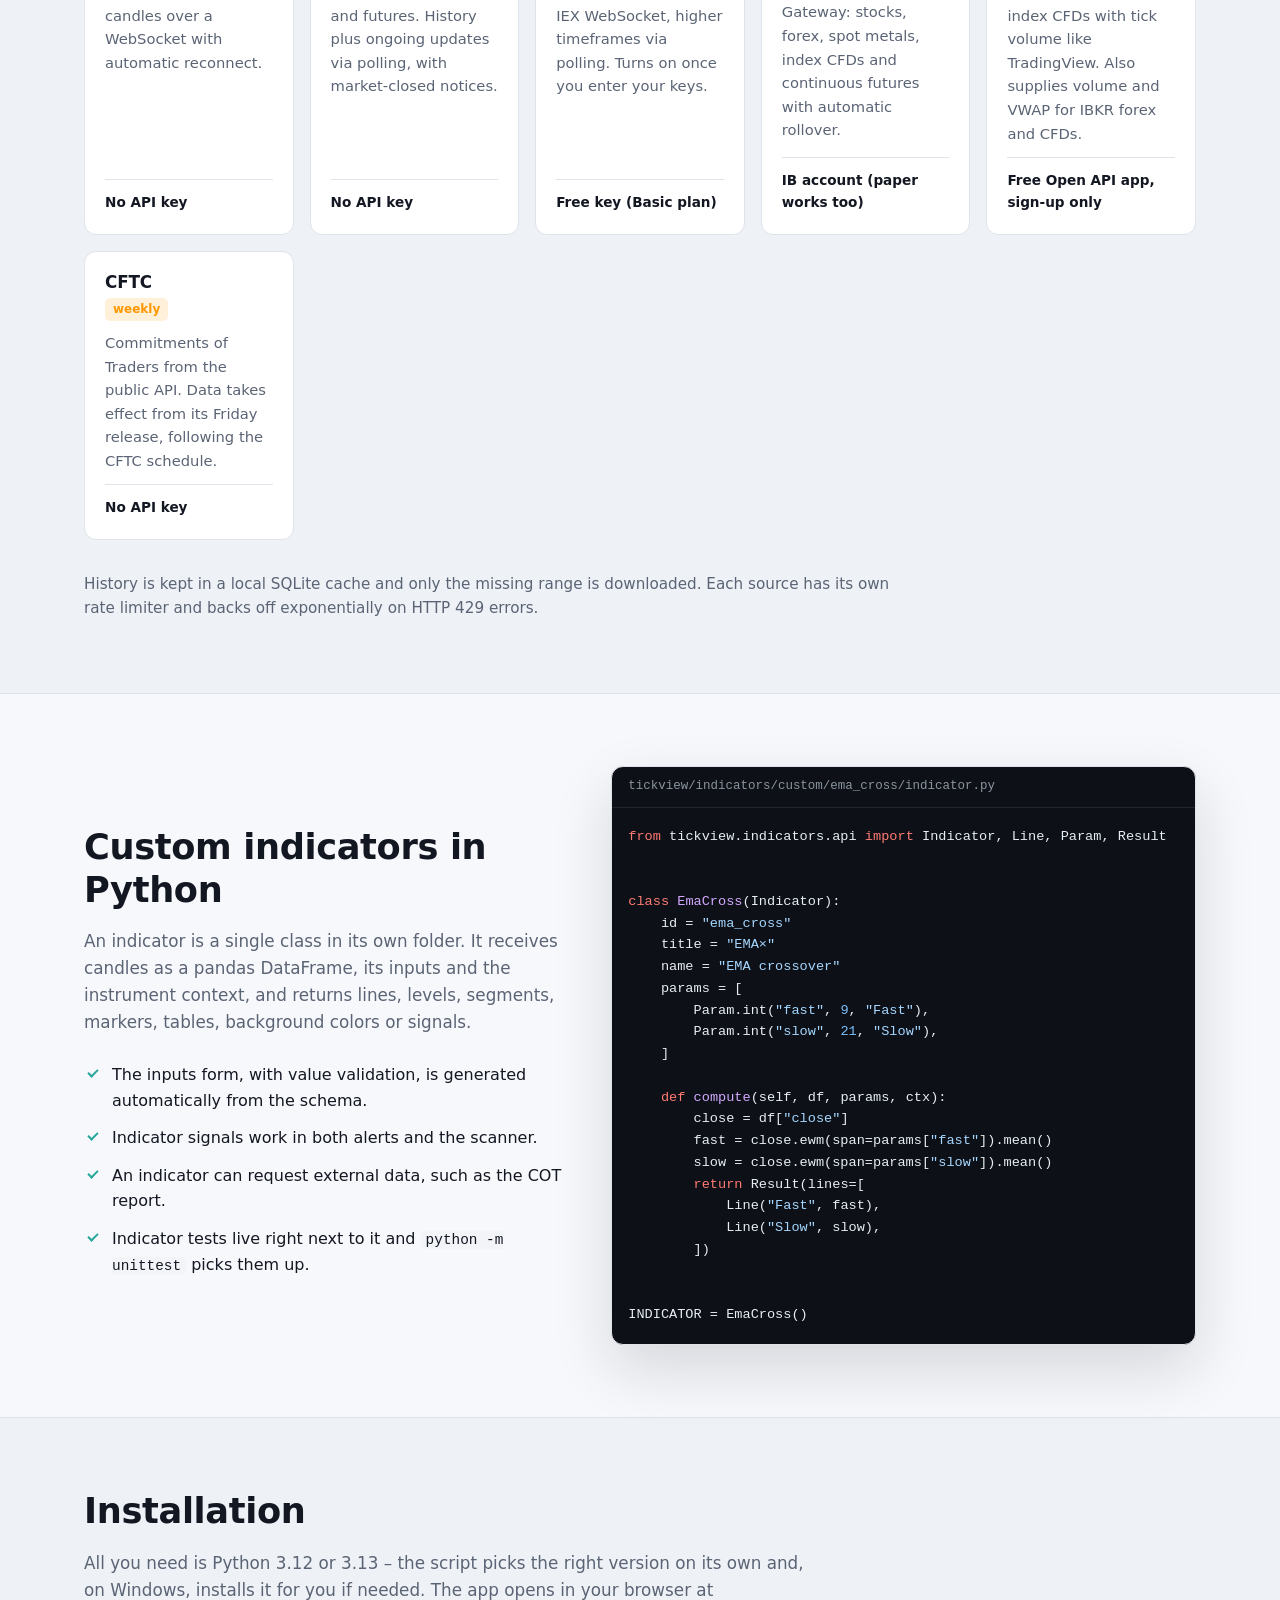
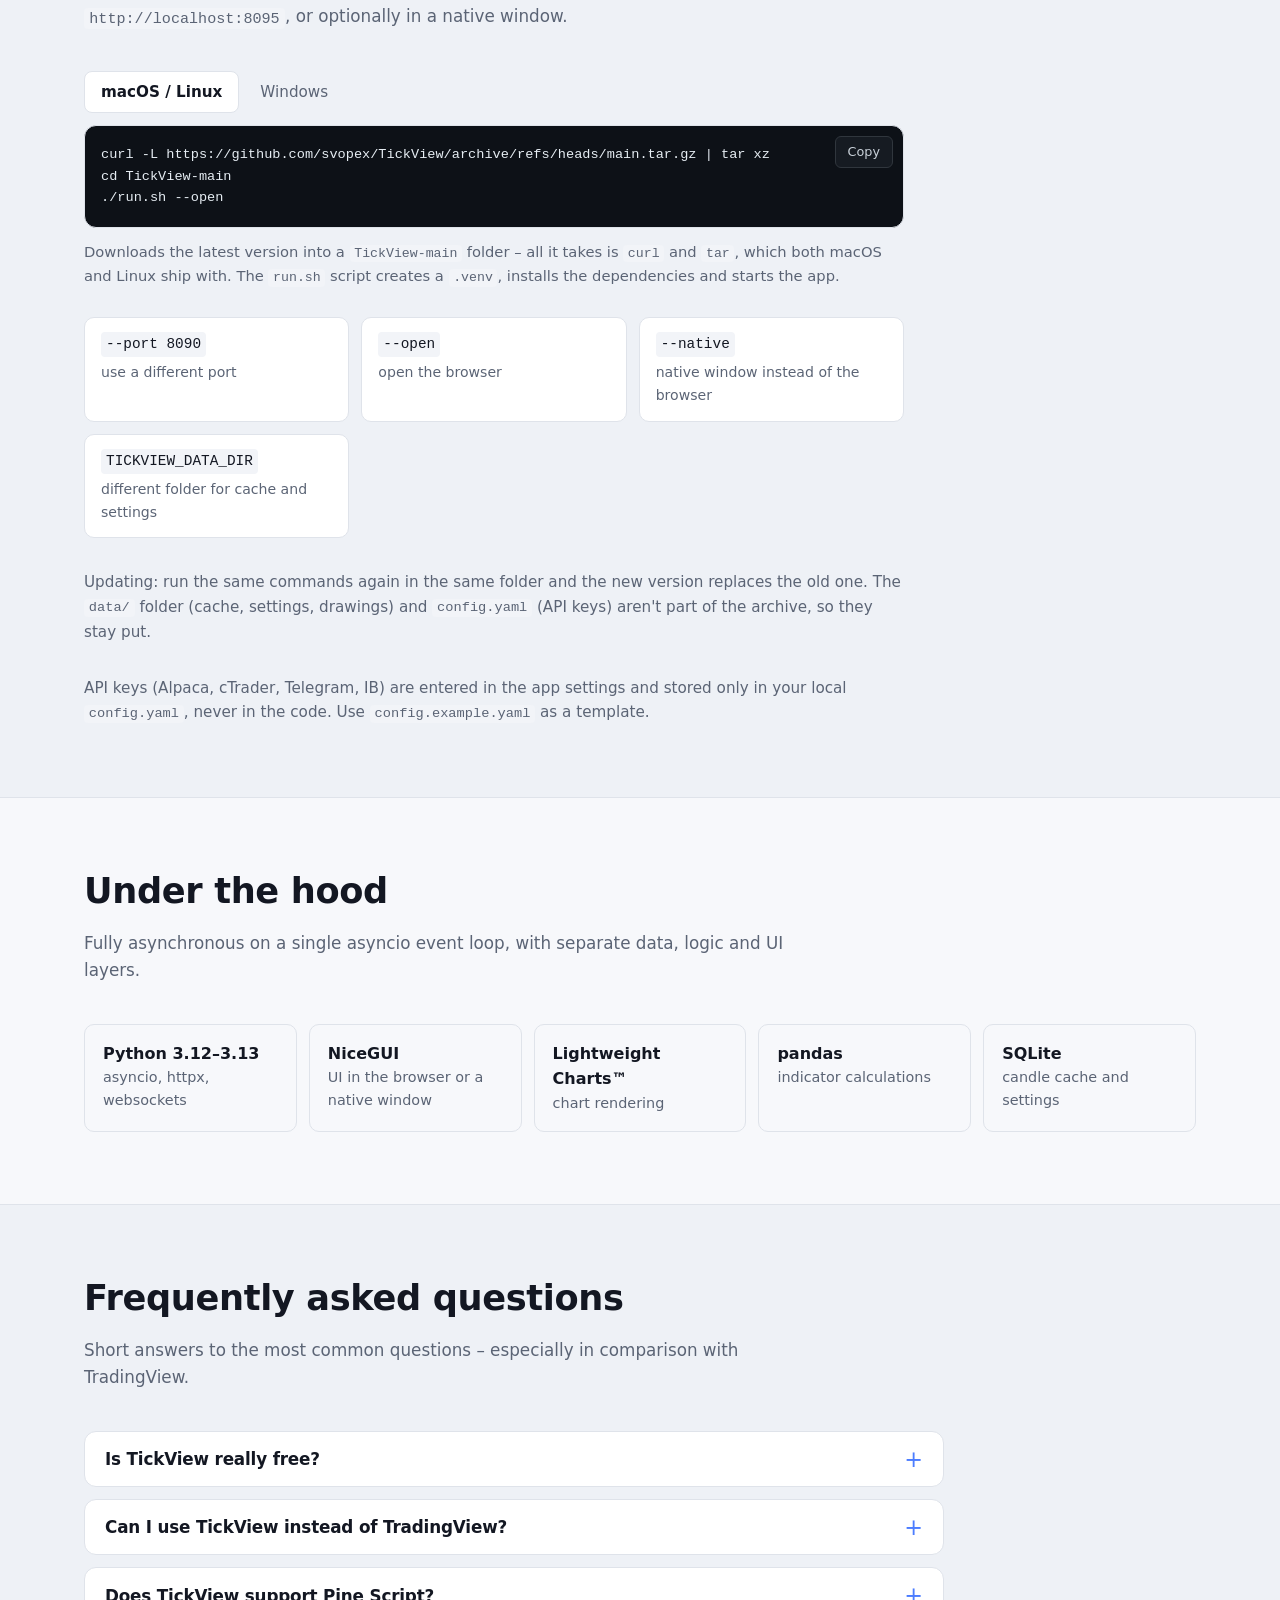
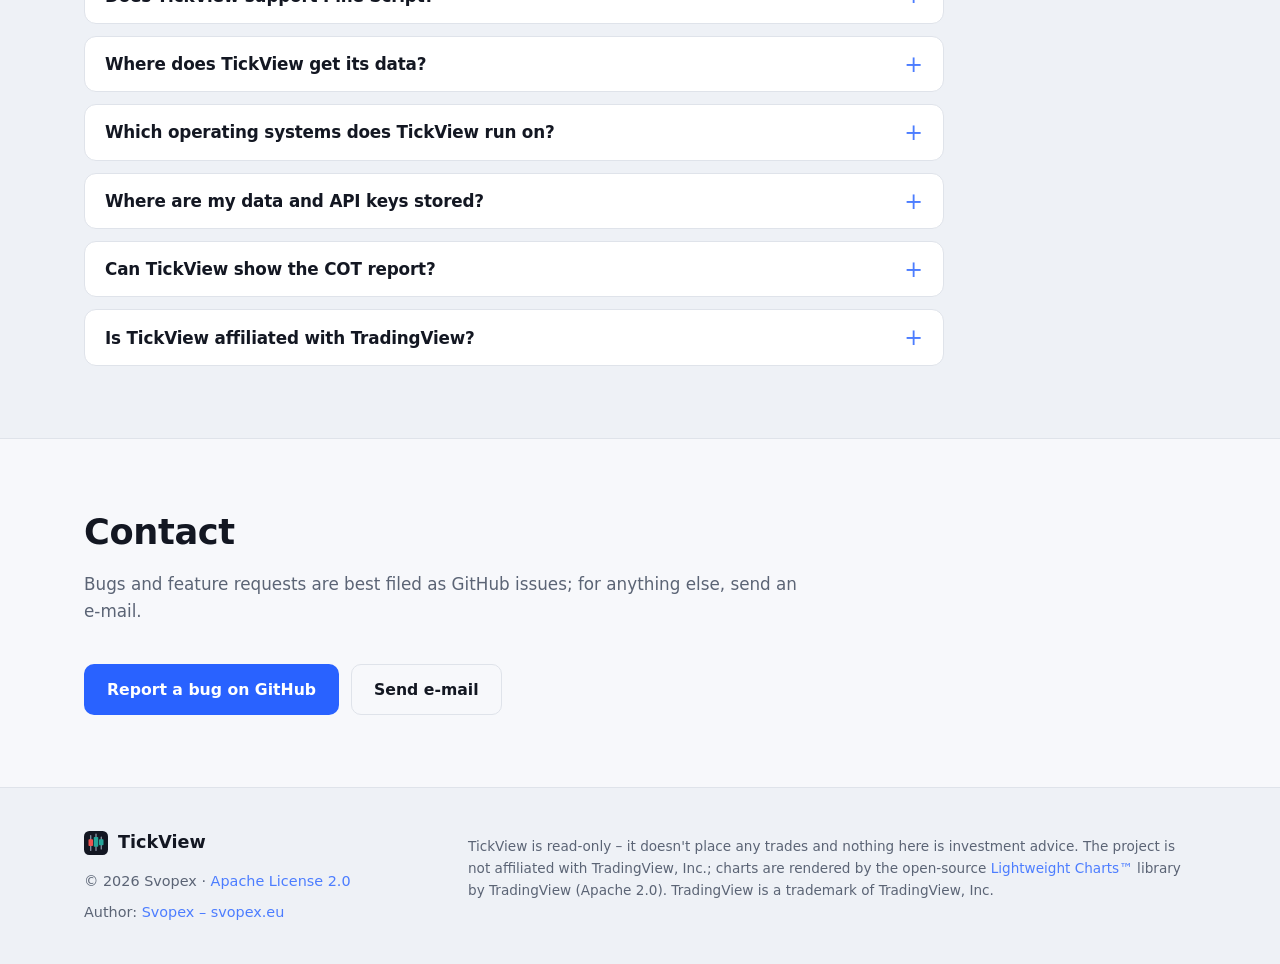
==== commit e4ad5a9a: "Přidává přehled zdrojů dat po instalaci (do zaškrtnutí Již nezobrazovat, kdykoli ze Settings), posou" ====
--- a/en/index.html
+++ b/en/index.html
@@ -96,7 +96,7 @@
         "name": "Is TickView really free?",
         "acceptedAnswer": {
           "@type": "Answer",
-          "text": "Yes. TickView is open source under the Apache 2.0 license, with no subscription, no sign-up and no ads. Data from Binance, Yahoo Finance and the CFTC is free and needs no API key, Alpaca offers a free key (Basic plan) and cTrader a free Open API application with a broker demo account. Interactive Brokers requires an IB account (a paper account works) and the available data depends on your subscriptions."
+          "text": "Yes. TickView is open source under the Apache 2.0 license, with no subscription, no sign-up and no ads. Data from Binance, Yahoo Finance and the CFTC is free and needs no API key, Alpaca offers a free key (Basic plan) and cTrader a free Open API application with just a sign-up (no broker account needed). Interactive Brokers requires an IB account (a paper account works) and the available data depends on your subscriptions."
         }
       },
       {
@@ -480,7 +480,7 @@
           <article class="source">
             <header><h3>cTrader</h3><span class="tag tag-live">live</span></header>
             <p>Forex including crosses, metals and index CFDs with tick volume like TradingView. Also supplies volume and VWAP for IBKR forex and CFDs.</p>
-            <p class="source-meta">Free Open API app, broker demo account</p>
+            <p class="source-meta">Free Open API app, sign-up only</p>
           </article>
           <article class="source">
             <header><h3>CFTC</h3><span class="tag tag-delay">weekly</span></header>
@@ -639,7 +639,7 @@
         <div class="faq-list">
           <details class="faq-item">
             <summary><h3>Is TickView really free?</h3></summary>
-            <p>Yes. TickView is open source under the Apache 2.0 license, with no subscription, no sign-up and no ads. Data from Binance, Yahoo Finance and the CFTC is free and needs no API key, Alpaca offers a free key (Basic plan) and cTrader a free Open API application with a broker demo account. Interactive Brokers requires an IB account (a paper account works) and the available data depends on your subscriptions.</p>
+            <p>Yes. TickView is open source under the Apache 2.0 license, with no subscription, no sign-up and no ads. Data from Binance, Yahoo Finance and the CFTC is free and needs no API key, Alpaca offers a free key (Basic plan) and cTrader a free Open API application with just a sign-up (no broker account needed). Interactive Brokers requires an IB account (a paper account works) and the available data depends on your subscriptions.</p>
           </details>
           <details class="faq-item">
             <summary><h3>Can I use TickView instead of TradingView?</h3></summary>
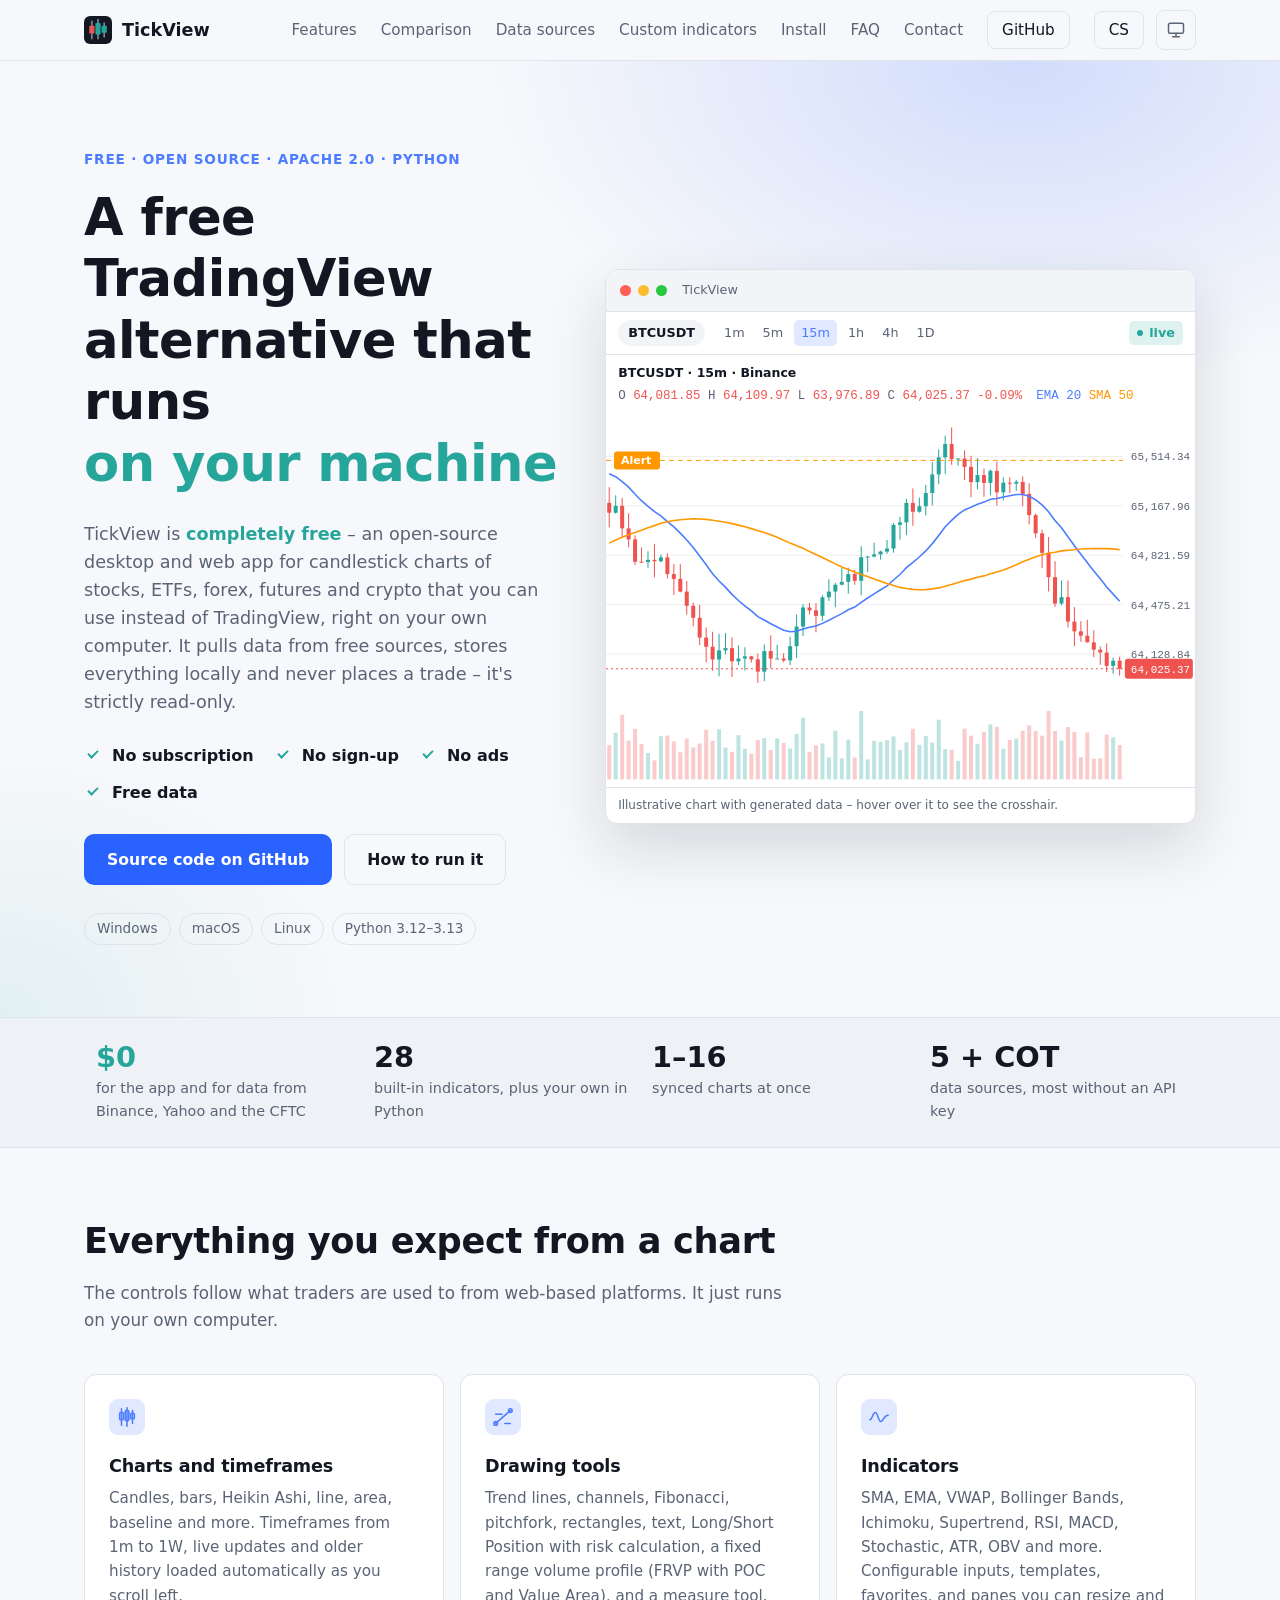
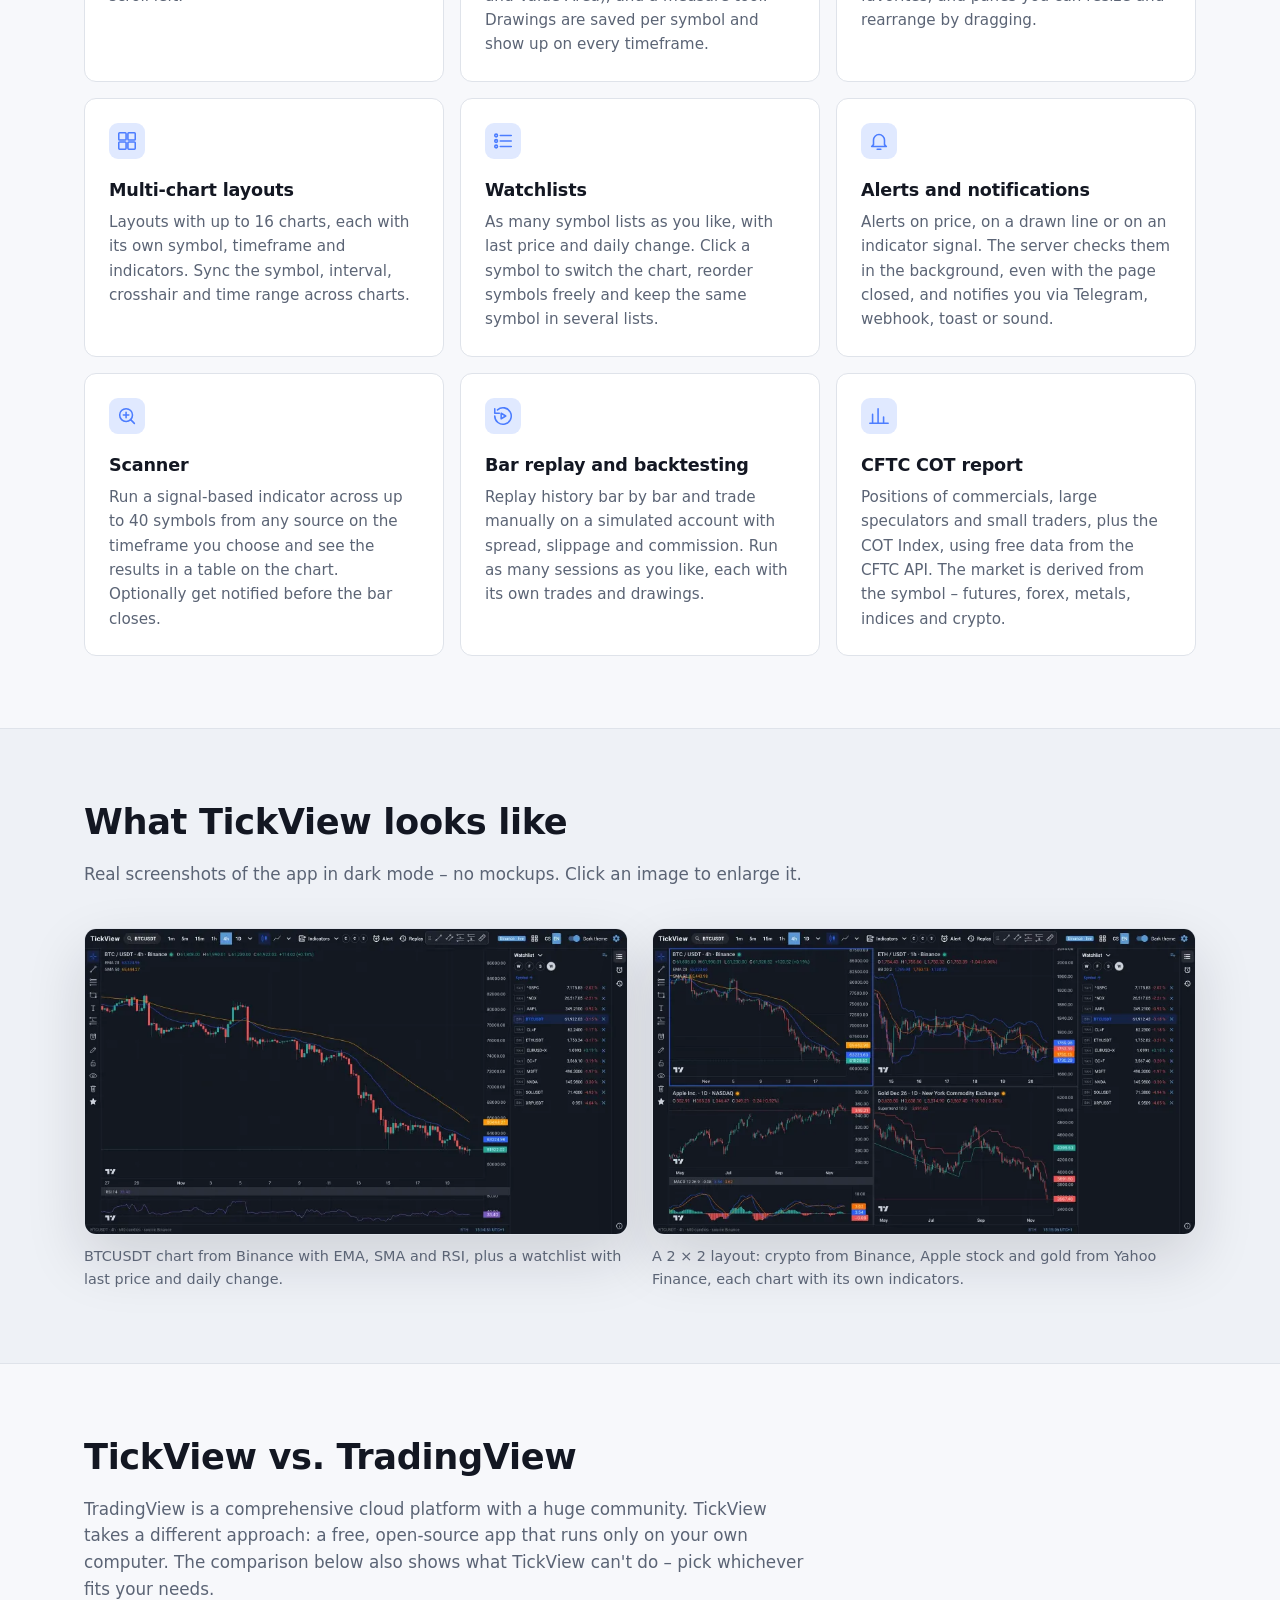
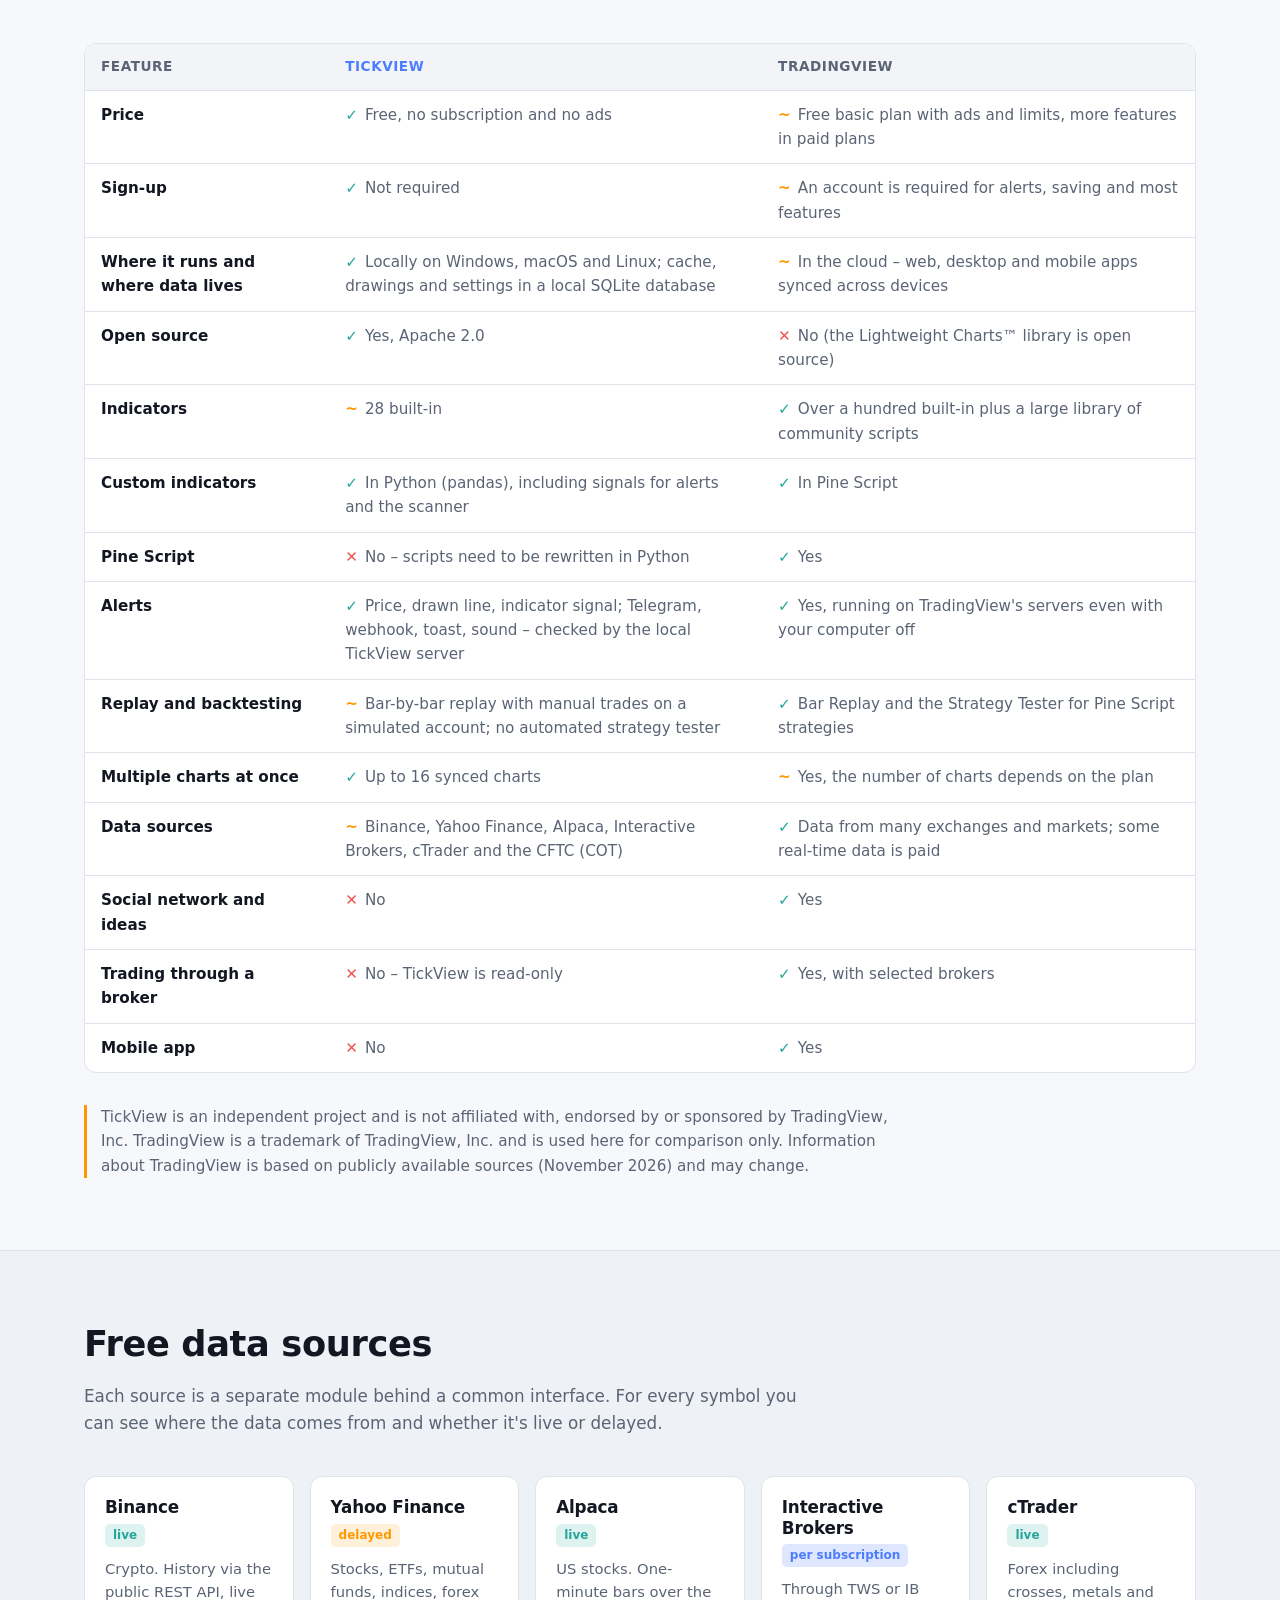
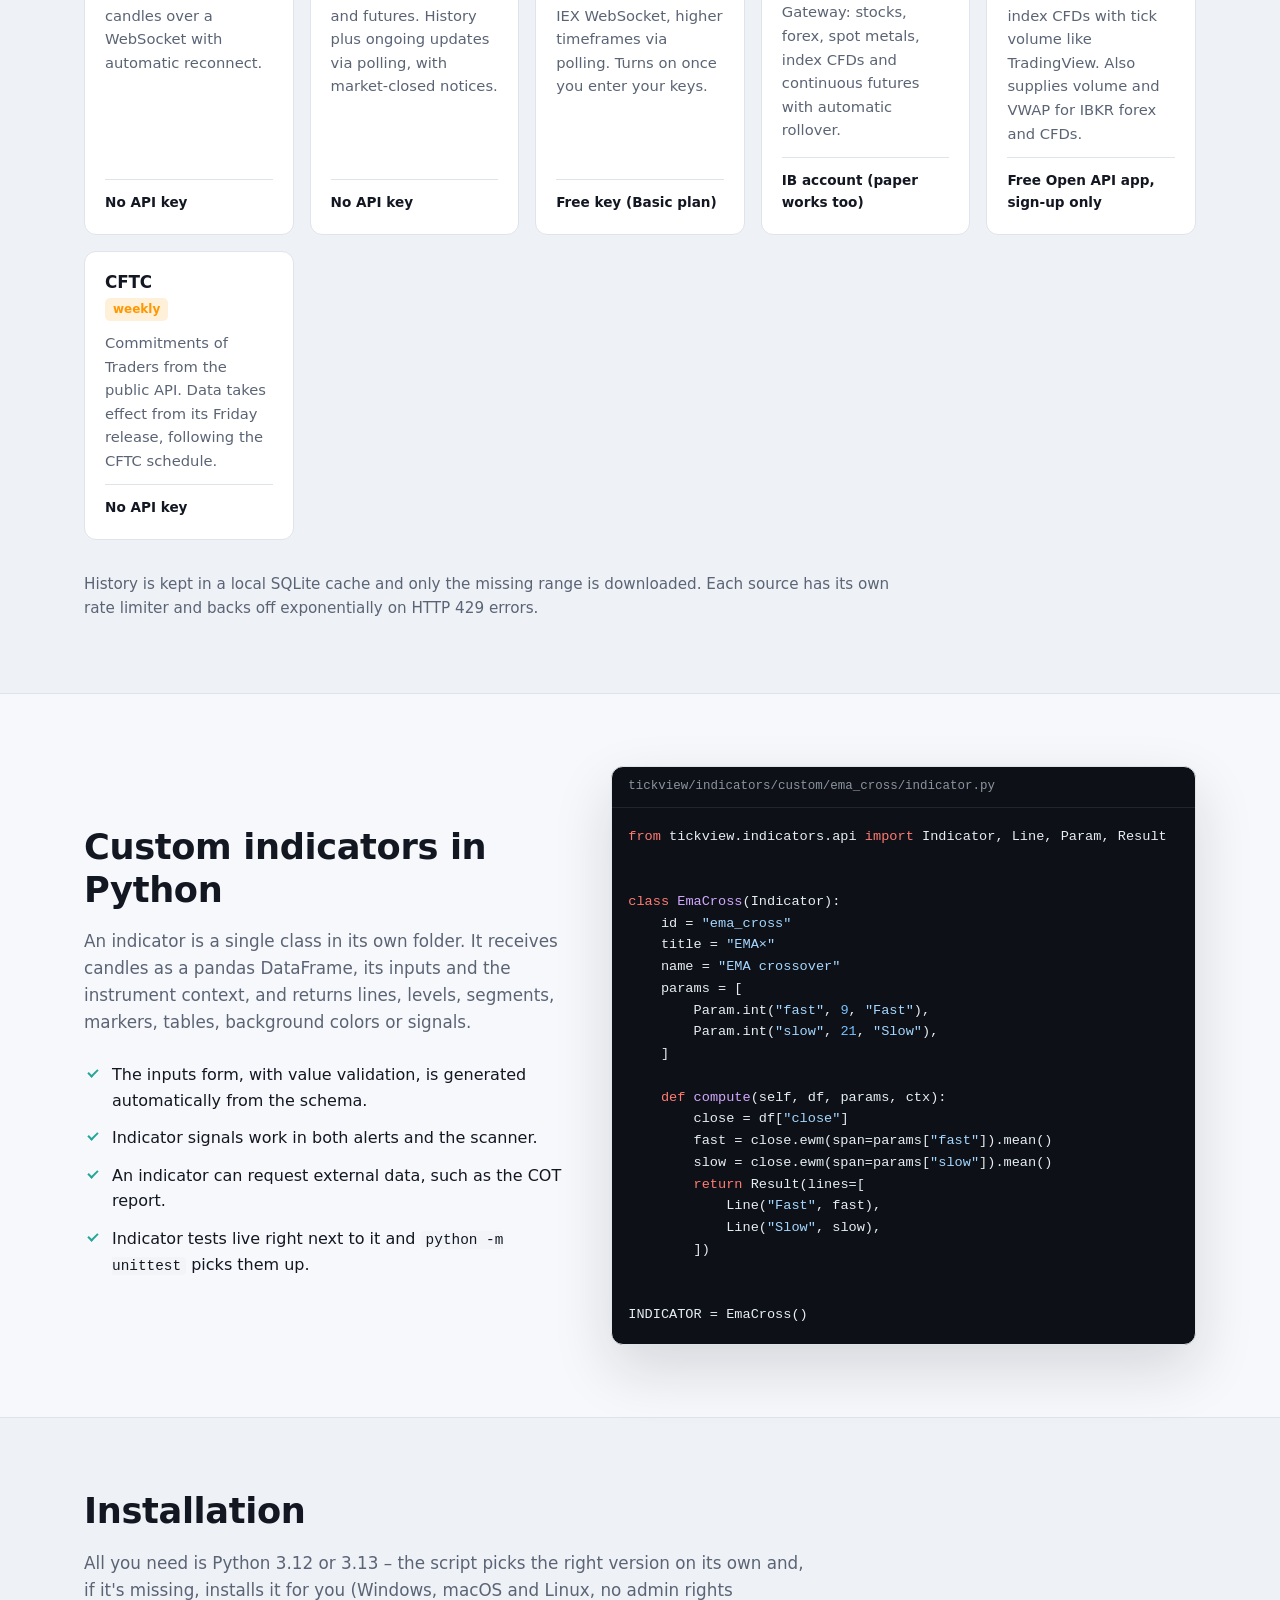
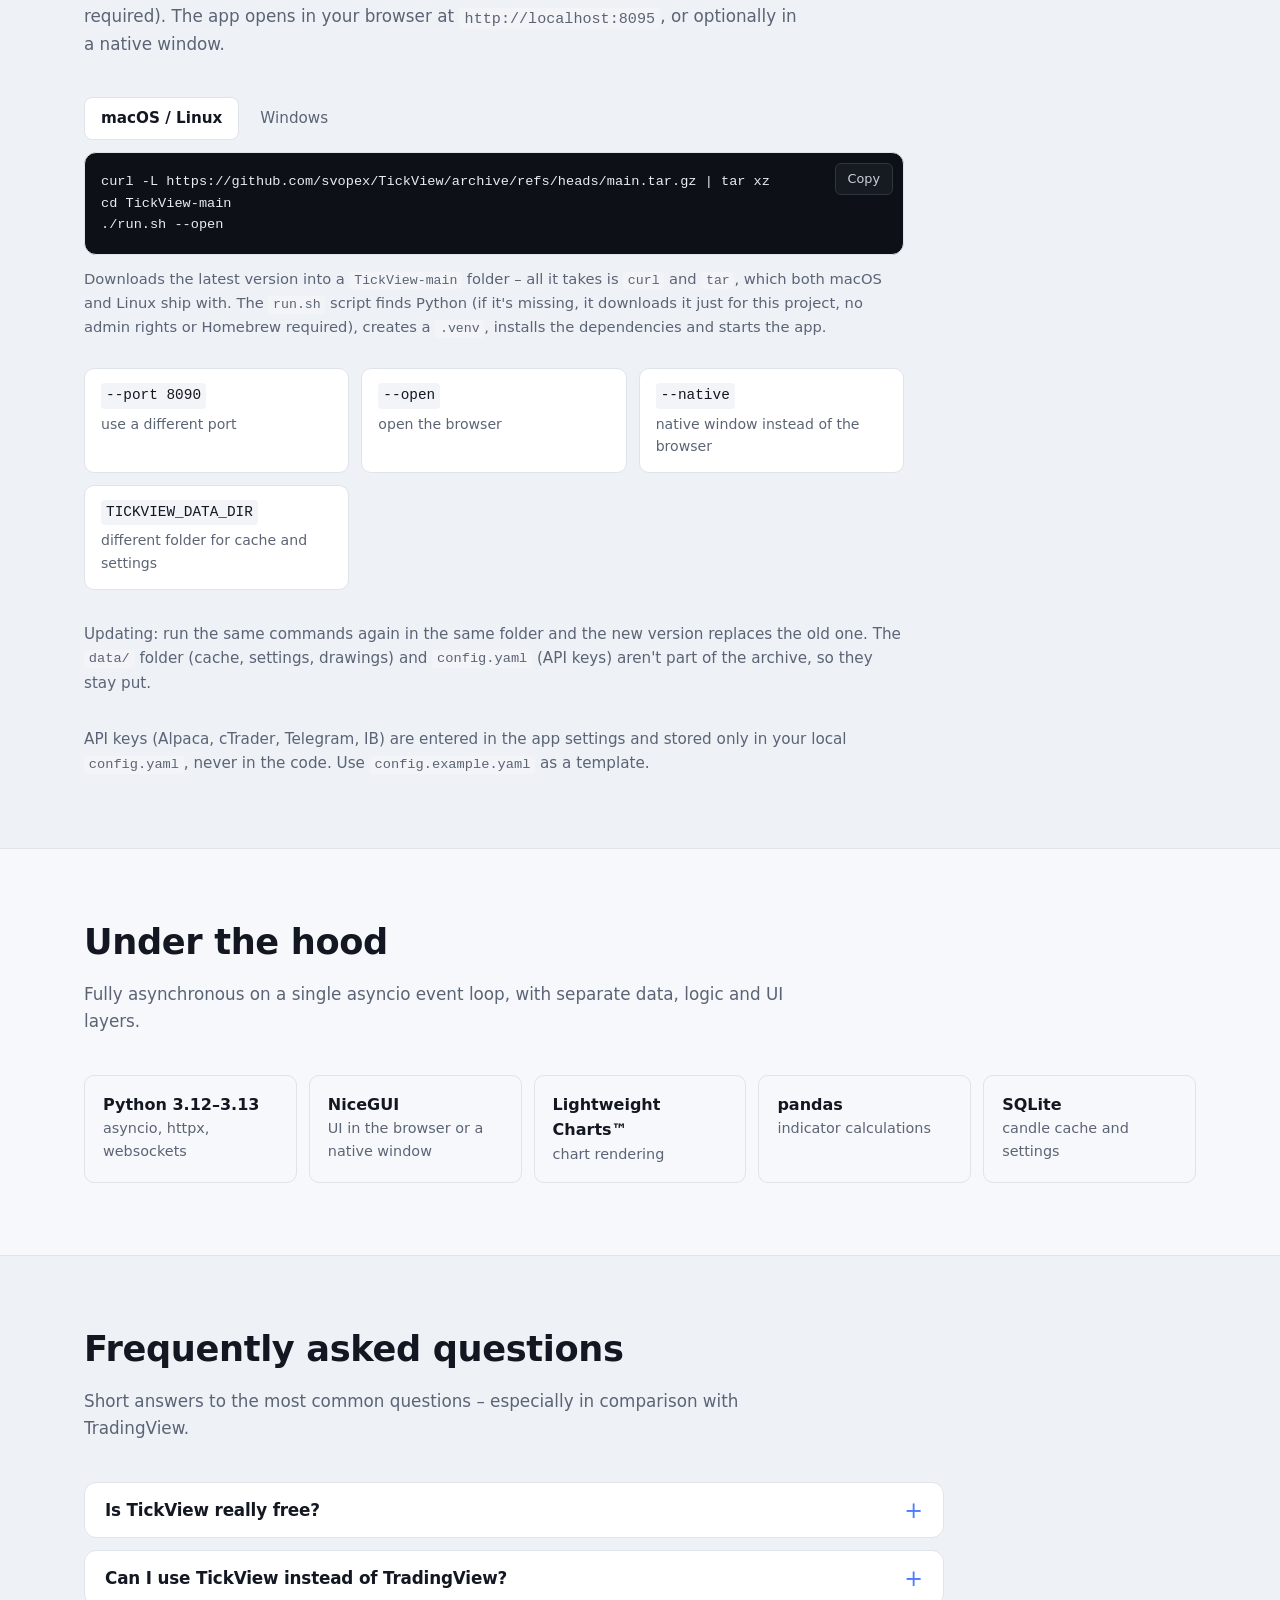
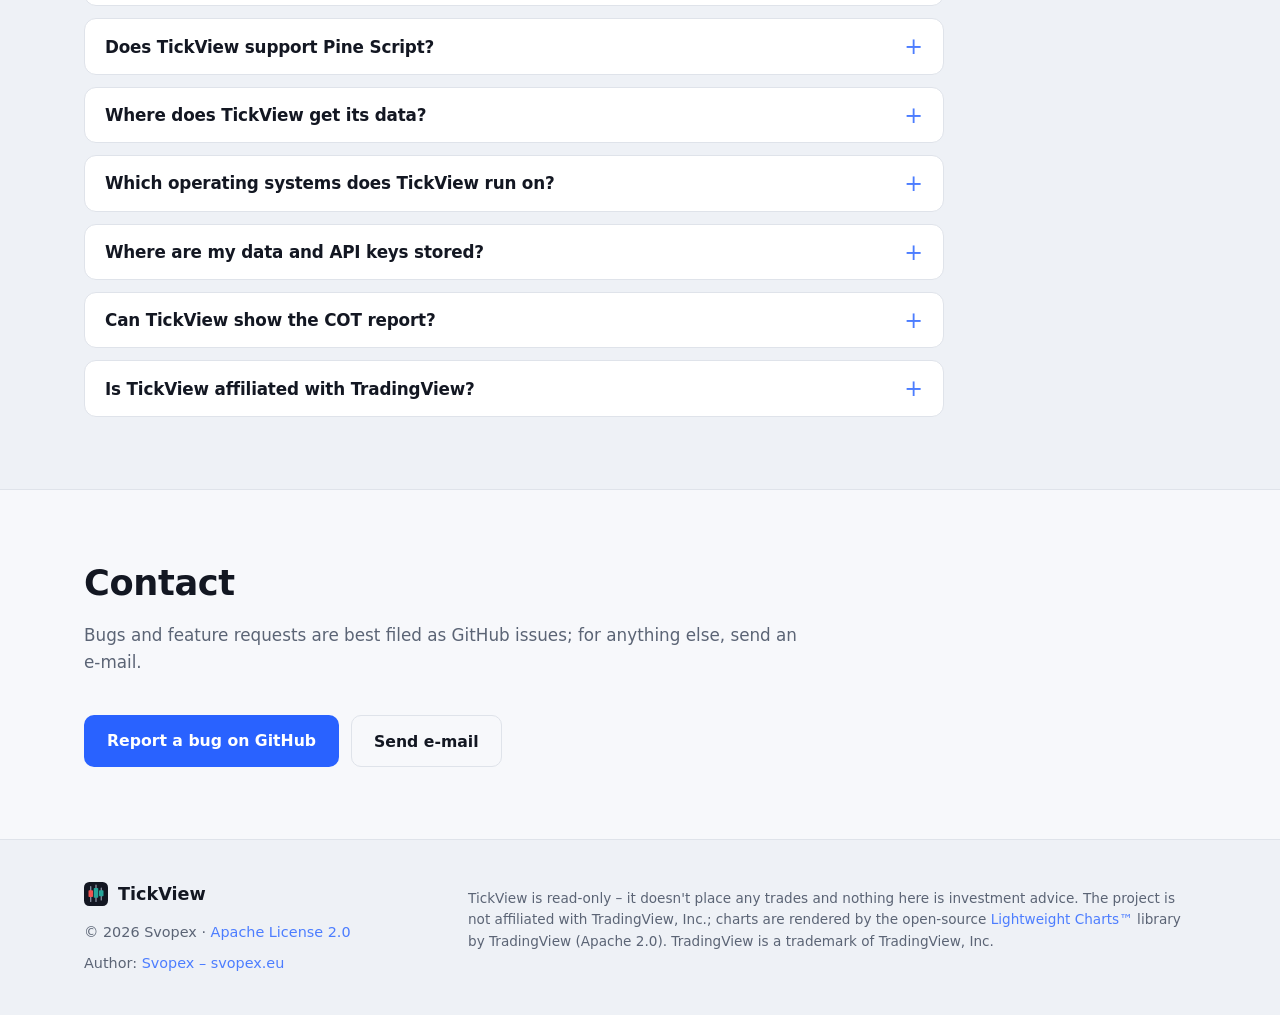
==== commit dbcb225f: "Instaluje v run.sh chybějící Python 3.13 na macOS i Linuxu do složky .python (bez administrátorských" ====
--- a/en/index.html
+++ b/en/index.html
@@ -128,7 +128,7 @@
         "name": "Which operating systems does TickView run on?",
         "acceptedAnswer": {
           "@type": "Answer",
-          "text": "Windows, macOS and Linux with Python 3.12 or 3.13. The launch script sets up the environment by itself and, on Windows, installs Python if needed. The app opens in your browser on localhost, or optionally in a native window."
+          "text": "Windows, macOS and Linux with Python 3.12 or 3.13. The launch script sets up the environment by itself and installs Python if needed. The app opens in your browser on localhost, or optionally in a native window."
         }
       },
       {
@@ -549,7 +549,7 @@
       <div class="container">
         <header class="section-head">
           <h2>Installation</h2>
-          <p>All you need is Python 3.12 or 3.13 – the script picks the right version on its own and, on Windows, installs it for you if needed. The app opens in your browser at <code>http://localhost:8095</code>, or optionally in a native window.</p>
+          <p>All you need is Python 3.12 or 3.13 – the script picks the right version on its own and, if it's missing, installs it for you (Windows, macOS and Linux, no admin rights required). The app opens in your browser at <code>http://localhost:8095</code>, or optionally in a native window.</p>
         </header>
 
         <div class="tabs">
@@ -568,7 +568,8 @@
             </div>
             <p class="hint">
               Downloads the latest version into a <code>TickView-main</code> folder – all it takes is <code>curl</code>
-              and <code>tar</code>, which both macOS and Linux ship with. The <code>run.sh</code> script creates
+              and <code>tar</code>, which both macOS and Linux ship with. The <code>run.sh</code> script finds Python
+              (if it's missing, it downloads it just for this project, no admin rights or Homebrew required), creates
               a <code>.venv</code>, installs the dependencies and starts the app.
             </p>
           </div>
@@ -655,7 +656,7 @@
           </details>
           <details class="faq-item">
             <summary><h3>Which operating systems does TickView run on?</h3></summary>
-            <p>Windows, macOS and Linux with Python 3.12 or 3.13. The launch script sets up the environment by itself and, on Windows, installs Python if needed. The app opens in your browser on localhost, or optionally in a native window.</p>
+            <p>Windows, macOS and Linux with Python 3.12 or 3.13. The launch script sets up the environment by itself and installs Python if needed. The app opens in your browser on localhost, or optionally in a native window.</p>
           </details>
           <details class="faq-item">
             <summary><h3>Where are my data and API keys stored?</h3></summary>
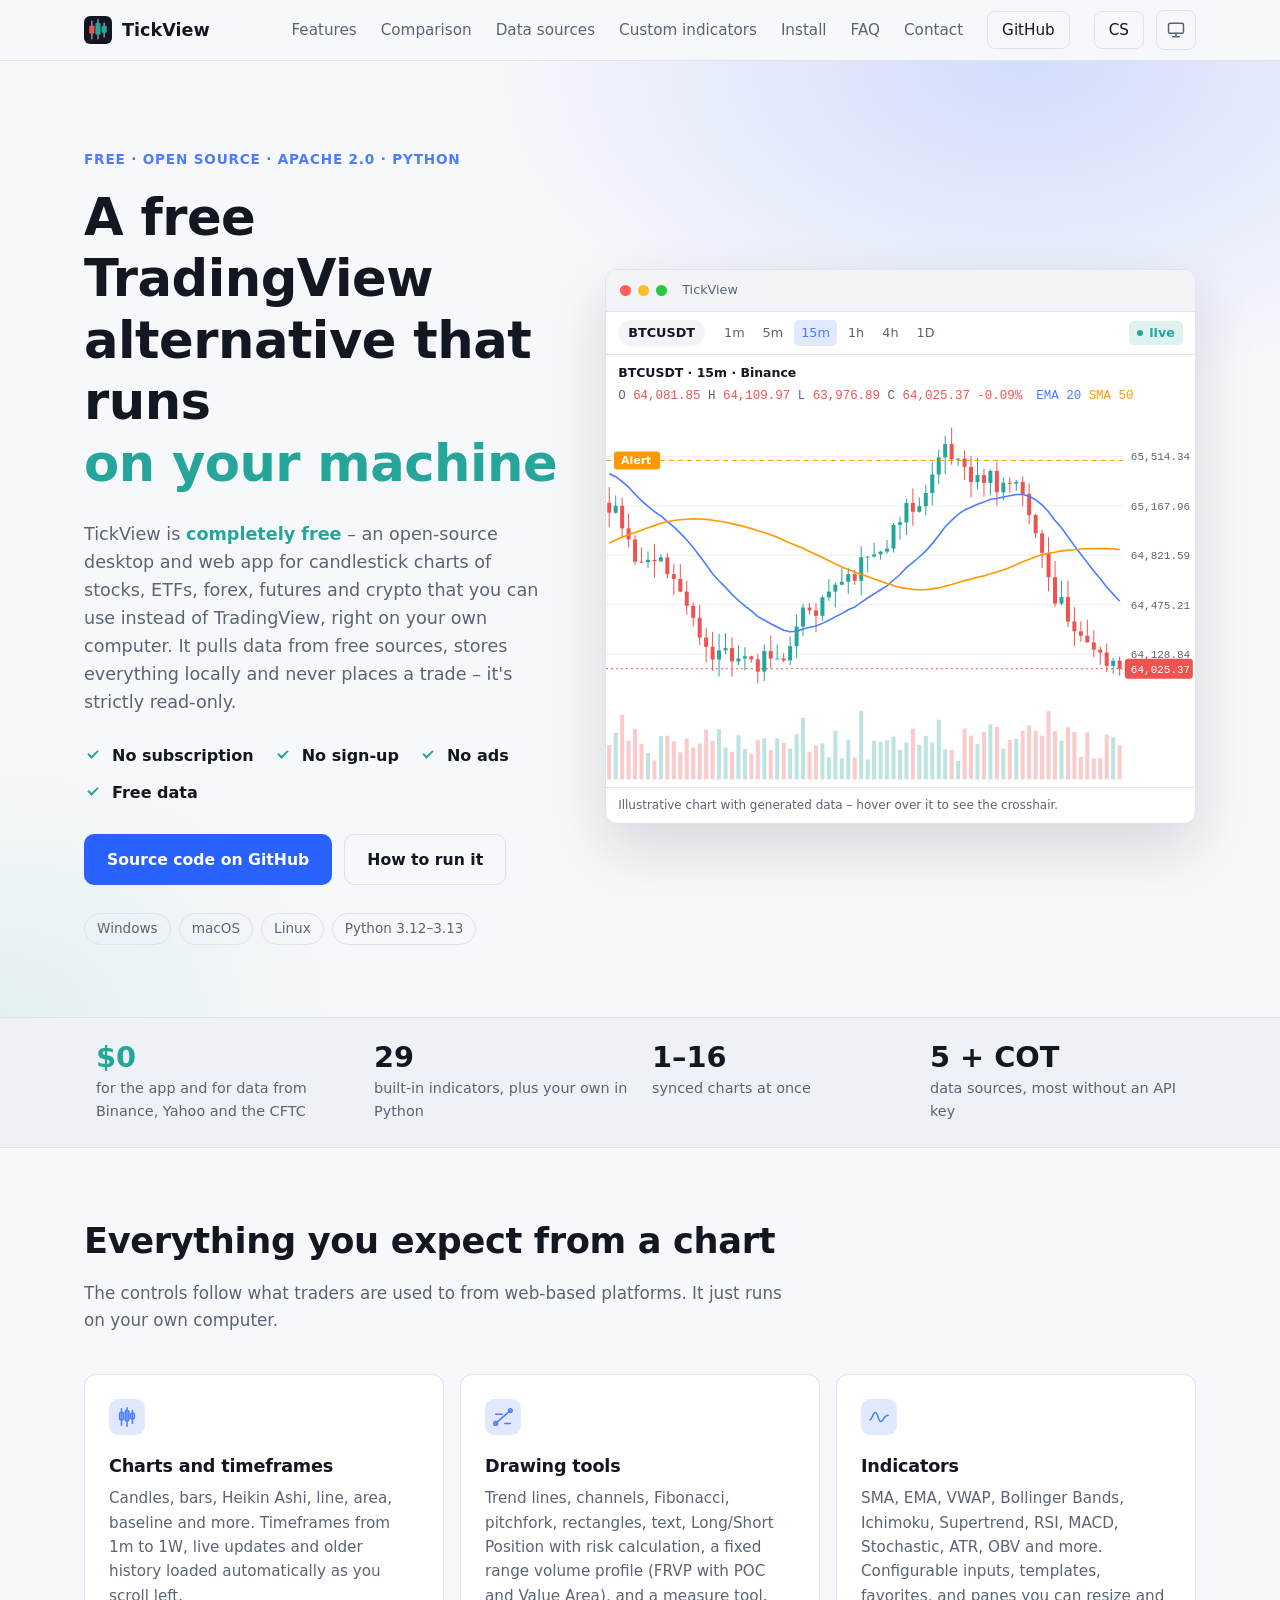
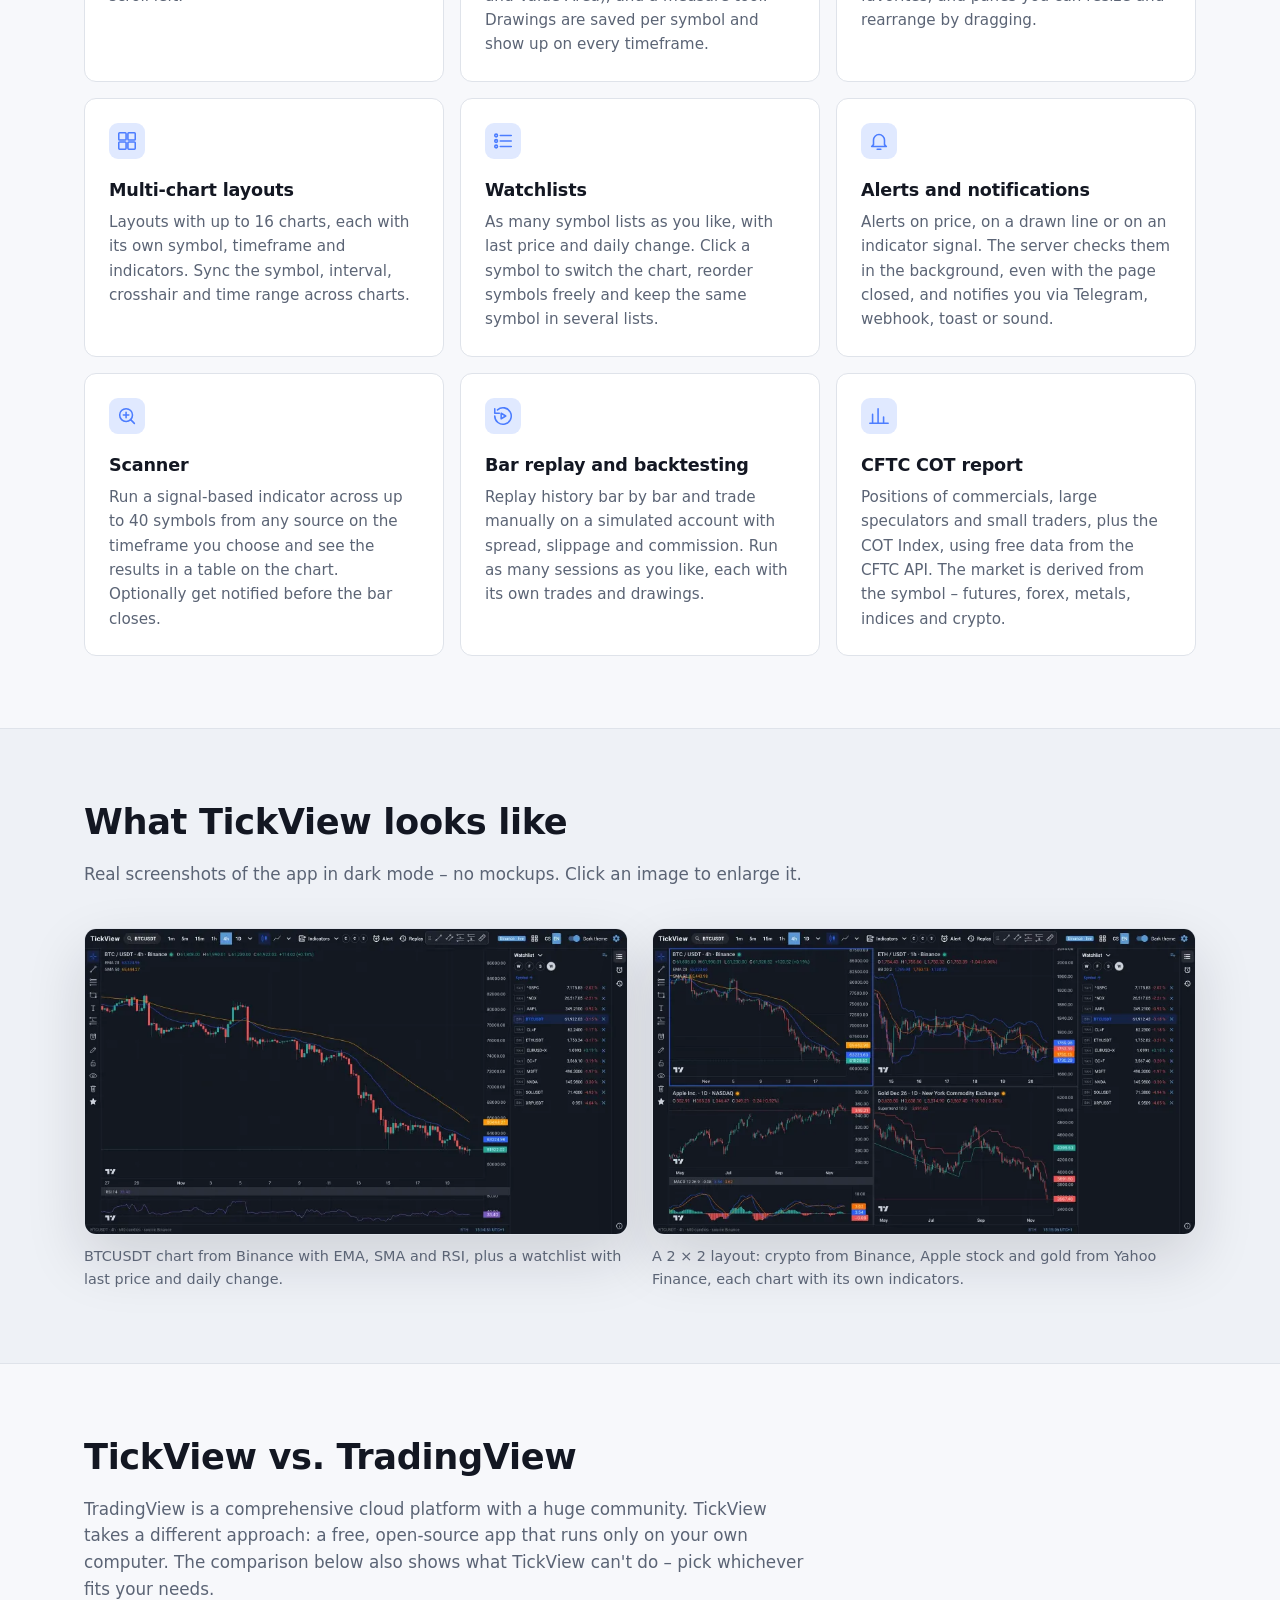
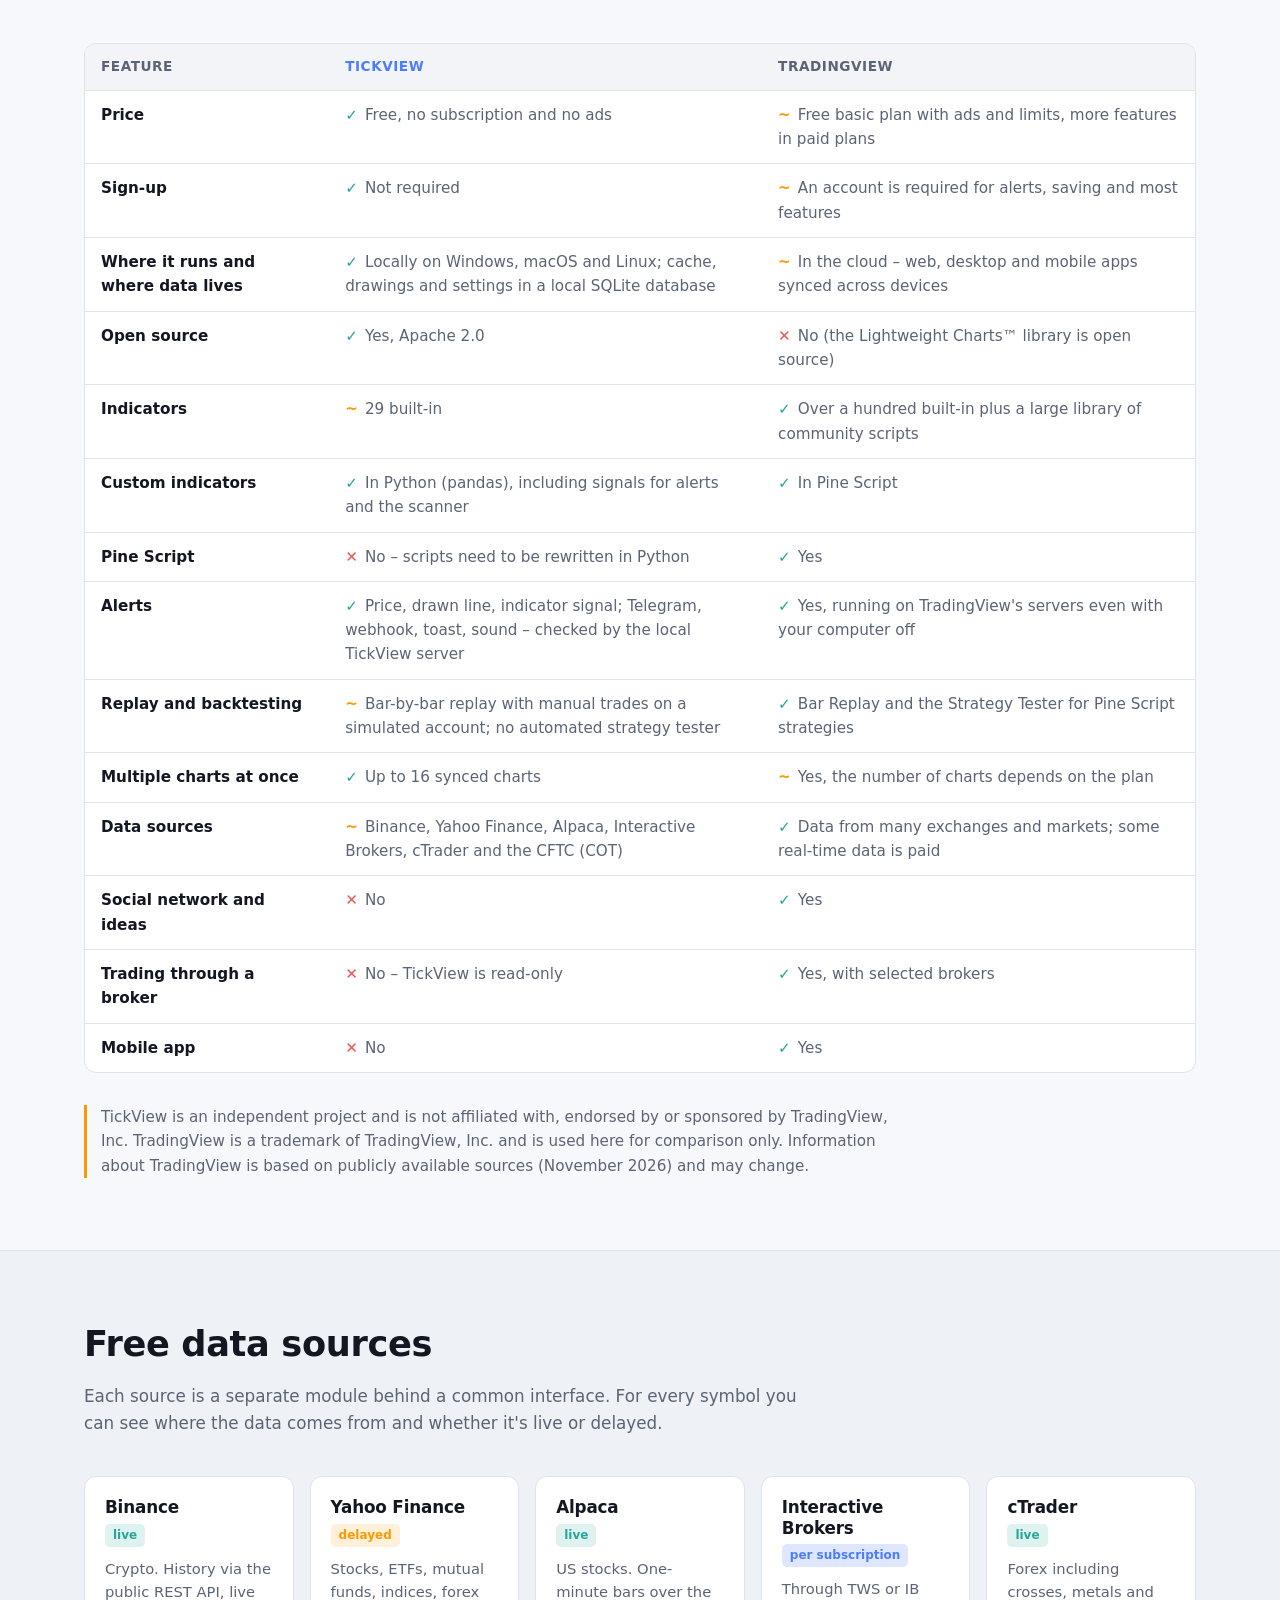
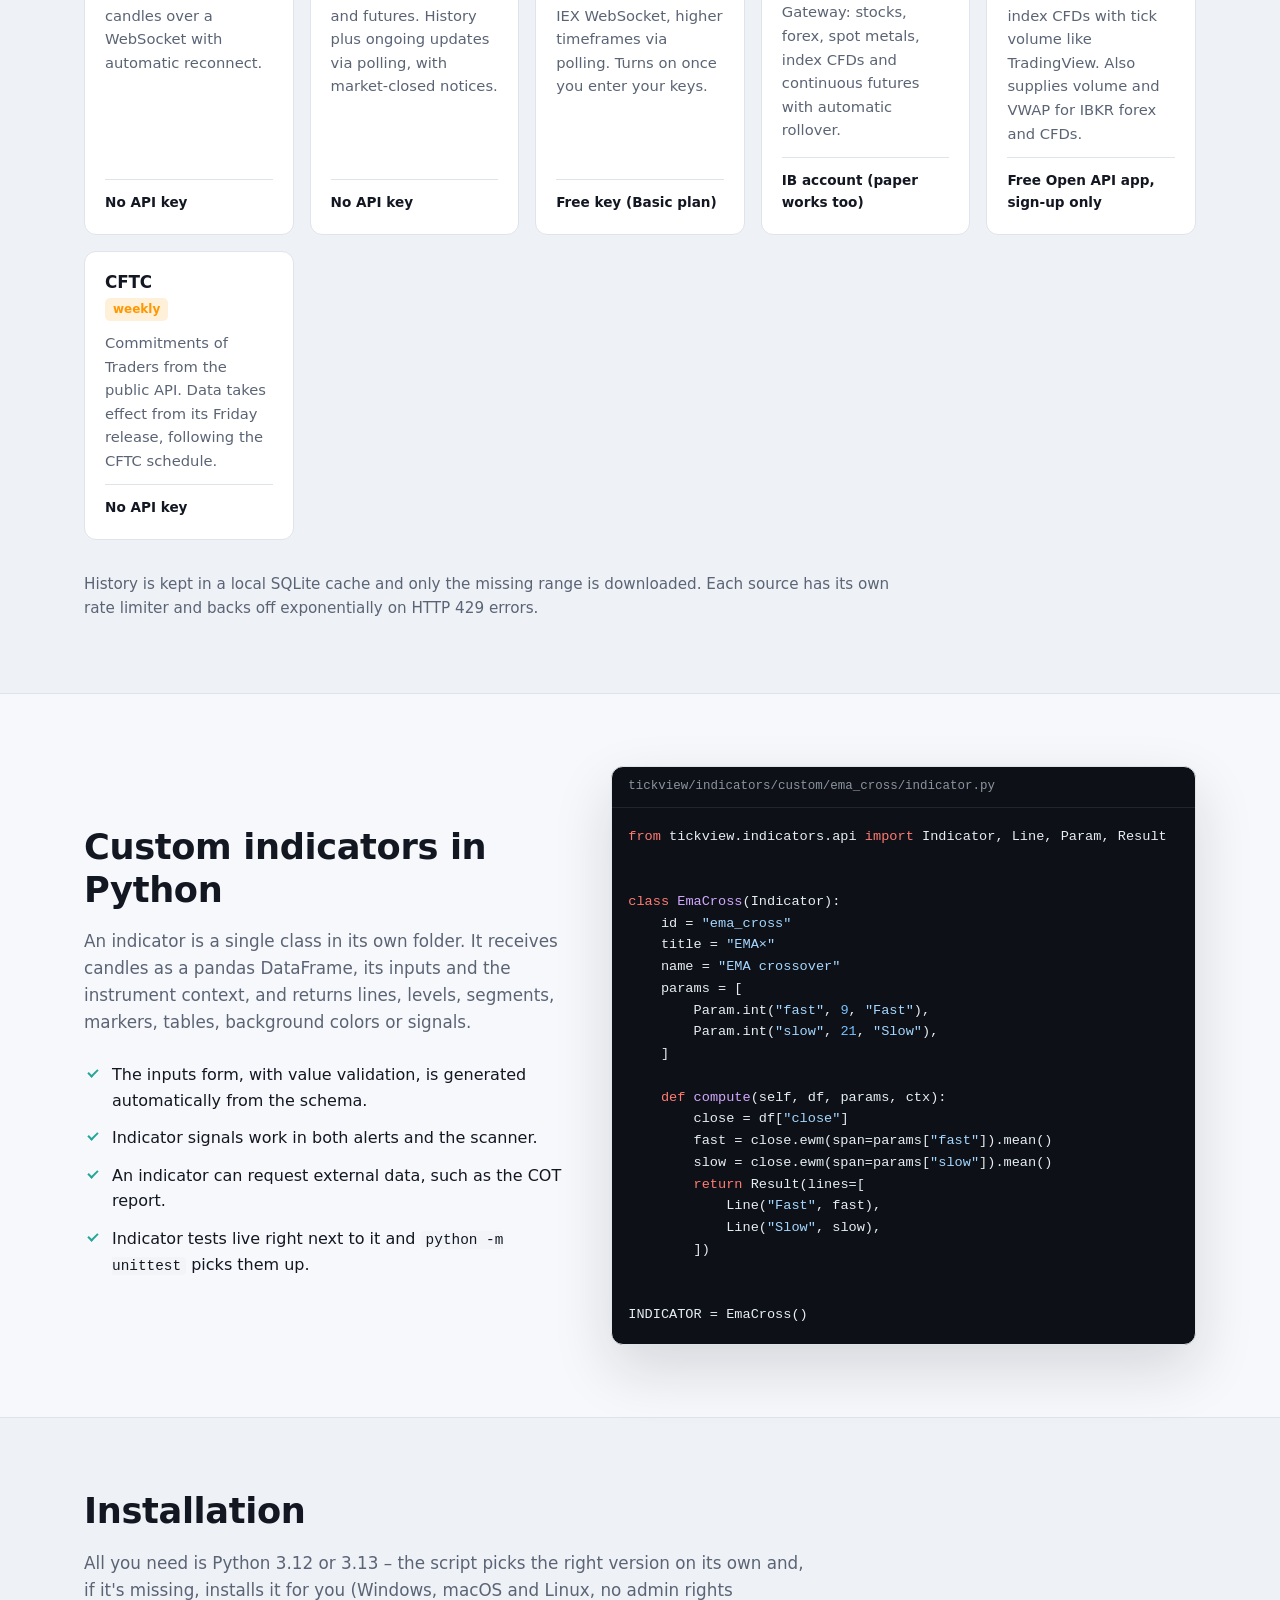
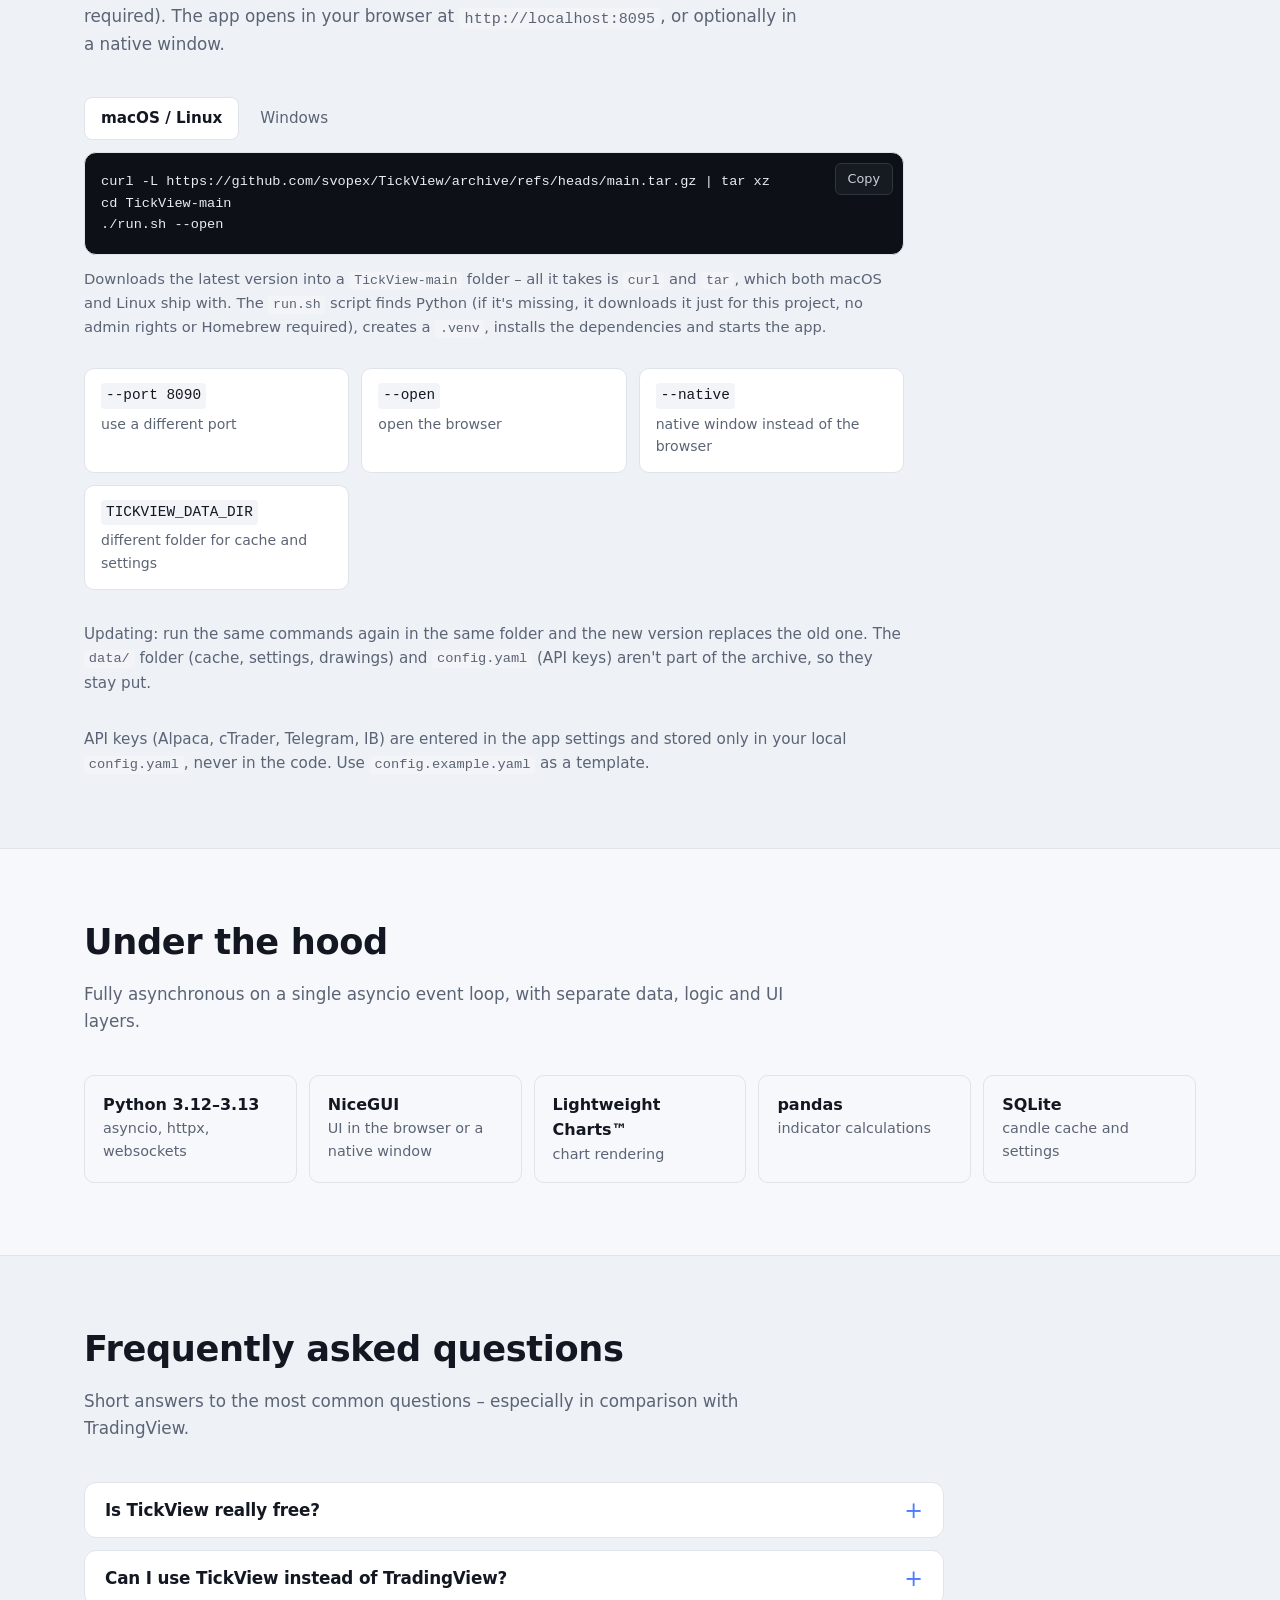
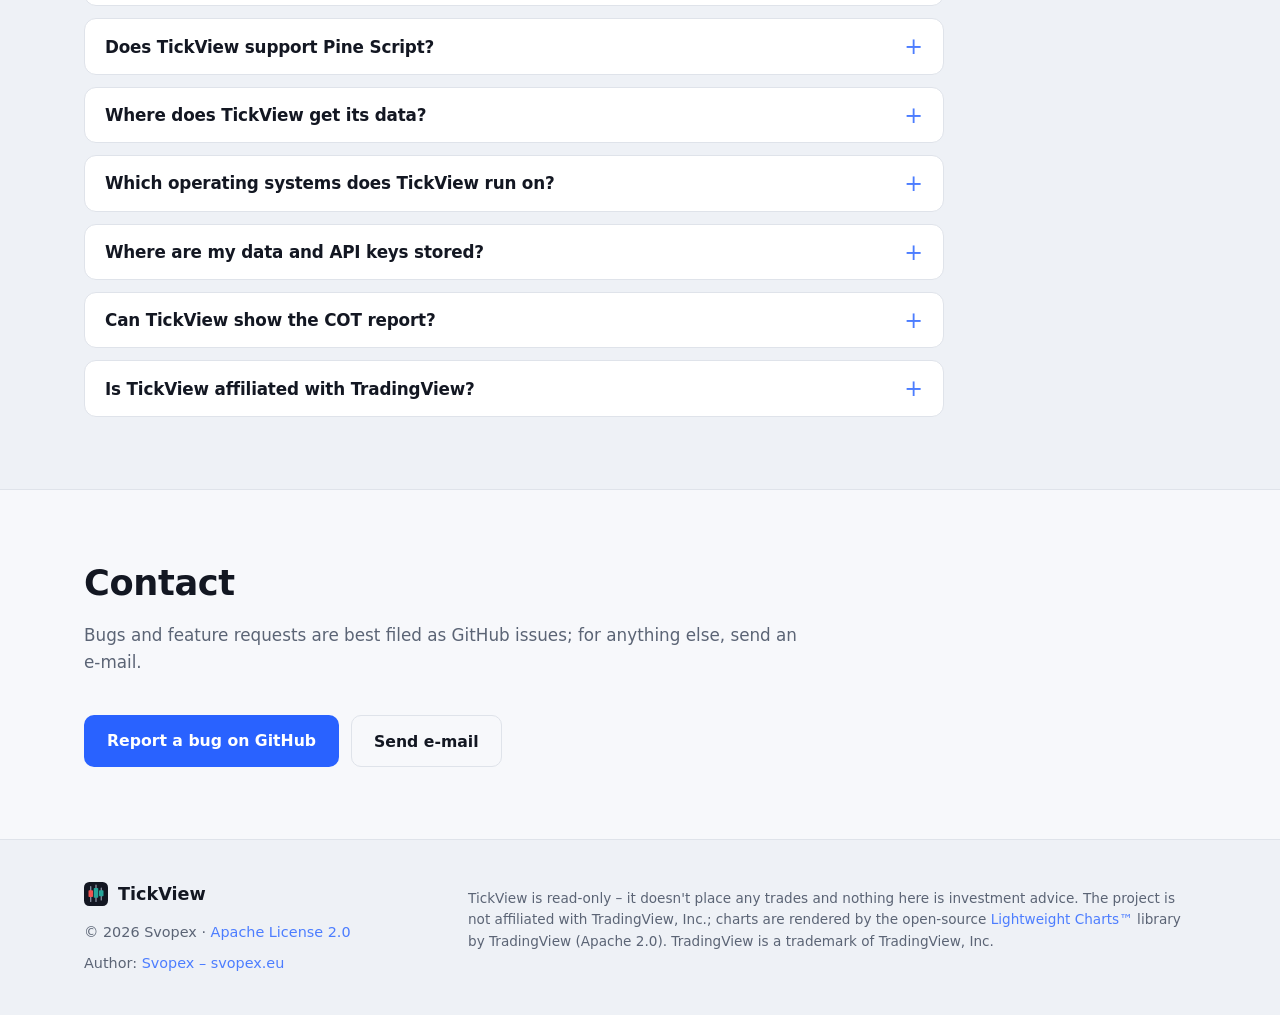
==== commit 29b82d56: "Přidává indikátor TPO (Market Profile) se sbalením a rozložením profilů v menu a živý náhled nastave" ====
--- a/en/index.html
+++ b/en/index.html
@@ -70,7 +70,7 @@
     ],
     "featureList": [
       "Candlestick charts for stocks, ETFs, forex, futures and crypto",
-      "28 built-in indicators plus custom indicators in Python",
+      "29 built-in indicators plus custom indicators in Python",
       "Drawing tools",
       "Alerts via Telegram and webhook",
       "Scanner for up to 40 symbols",
@@ -104,7 +104,7 @@
         "name": "Can I use TickView instead of TradingView?",
         "acceptedAnswer": {
           "@type": "Answer",
-          "text": "For technical analysis on your own computer, yes: candlestick charts, 28 built-in indicators, drawing tools, watchlists, alerts, a scanner, bar replay and up to 16 charts at once. It won't replace TradingView if you need Pine Script, a mobile app, cloud sync, a social network for trading ideas or trading through a broker straight from the chart."
+          "text": "For technical analysis on your own computer, yes: candlestick charts, 29 built-in indicators, drawing tools, watchlists, alerts, a scanner, bar replay and up to 16 charts at once. It won't replace TradingView if you need Pine Script, a mobile app, cloud sync, a social network for trading ideas or trading through a broker straight from the chart."
         }
       },
       {
@@ -251,7 +251,7 @@
     <section class="stats" aria-label="TickView by the numbers">
       <div class="container stats-grid">
         <div class="stat"><strong class="accent">$0</strong><span>for the app and for data from Binance, Yahoo and the CFTC</span></div>
-        <div class="stat"><strong>28</strong><span>built-in indicators, plus your own in Python</span></div>
+        <div class="stat"><strong>29</strong><span>built-in indicators, plus your own in Python</span></div>
         <div class="stat"><strong>1–16</strong><span>synced charts at once</span></div>
         <div class="stat"><strong>5 + COT</strong><span>data sources, most without an API key</span></div>
       </div>
@@ -387,7 +387,7 @@
               </tr>
               <tr>
                 <th scope="row">Indicators</th>
-                <td class="cmp-partial">28 built-in</td>
+                <td class="cmp-partial">29 built-in</td>
                 <td class="cmp-yes">Over a hundred built-in plus a large library of community scripts</td>
               </tr>
               <tr>
@@ -644,7 +644,7 @@
           </details>
           <details class="faq-item">
             <summary><h3>Can I use TickView instead of TradingView?</h3></summary>
-            <p>For technical analysis on your own computer, yes: candlestick charts, 28 built-in indicators, drawing tools, watchlists, alerts, a scanner, bar replay and up to 16 charts at once. It won't replace TradingView if you need Pine Script, a mobile app, cloud sync, a social network for trading ideas or trading through a broker straight from the chart.</p>
+            <p>For technical analysis on your own computer, yes: candlestick charts, 29 built-in indicators, drawing tools, watchlists, alerts, a scanner, bar replay and up to 16 charts at once. It won't replace TradingView if you need Pine Script, a mobile app, cloud sync, a social network for trading ideas or trading through a broker straight from the chart.</p>
           </details>
           <details class="faq-item">
             <summary><h3>Does TickView support Pine Script?</h3></summary>
